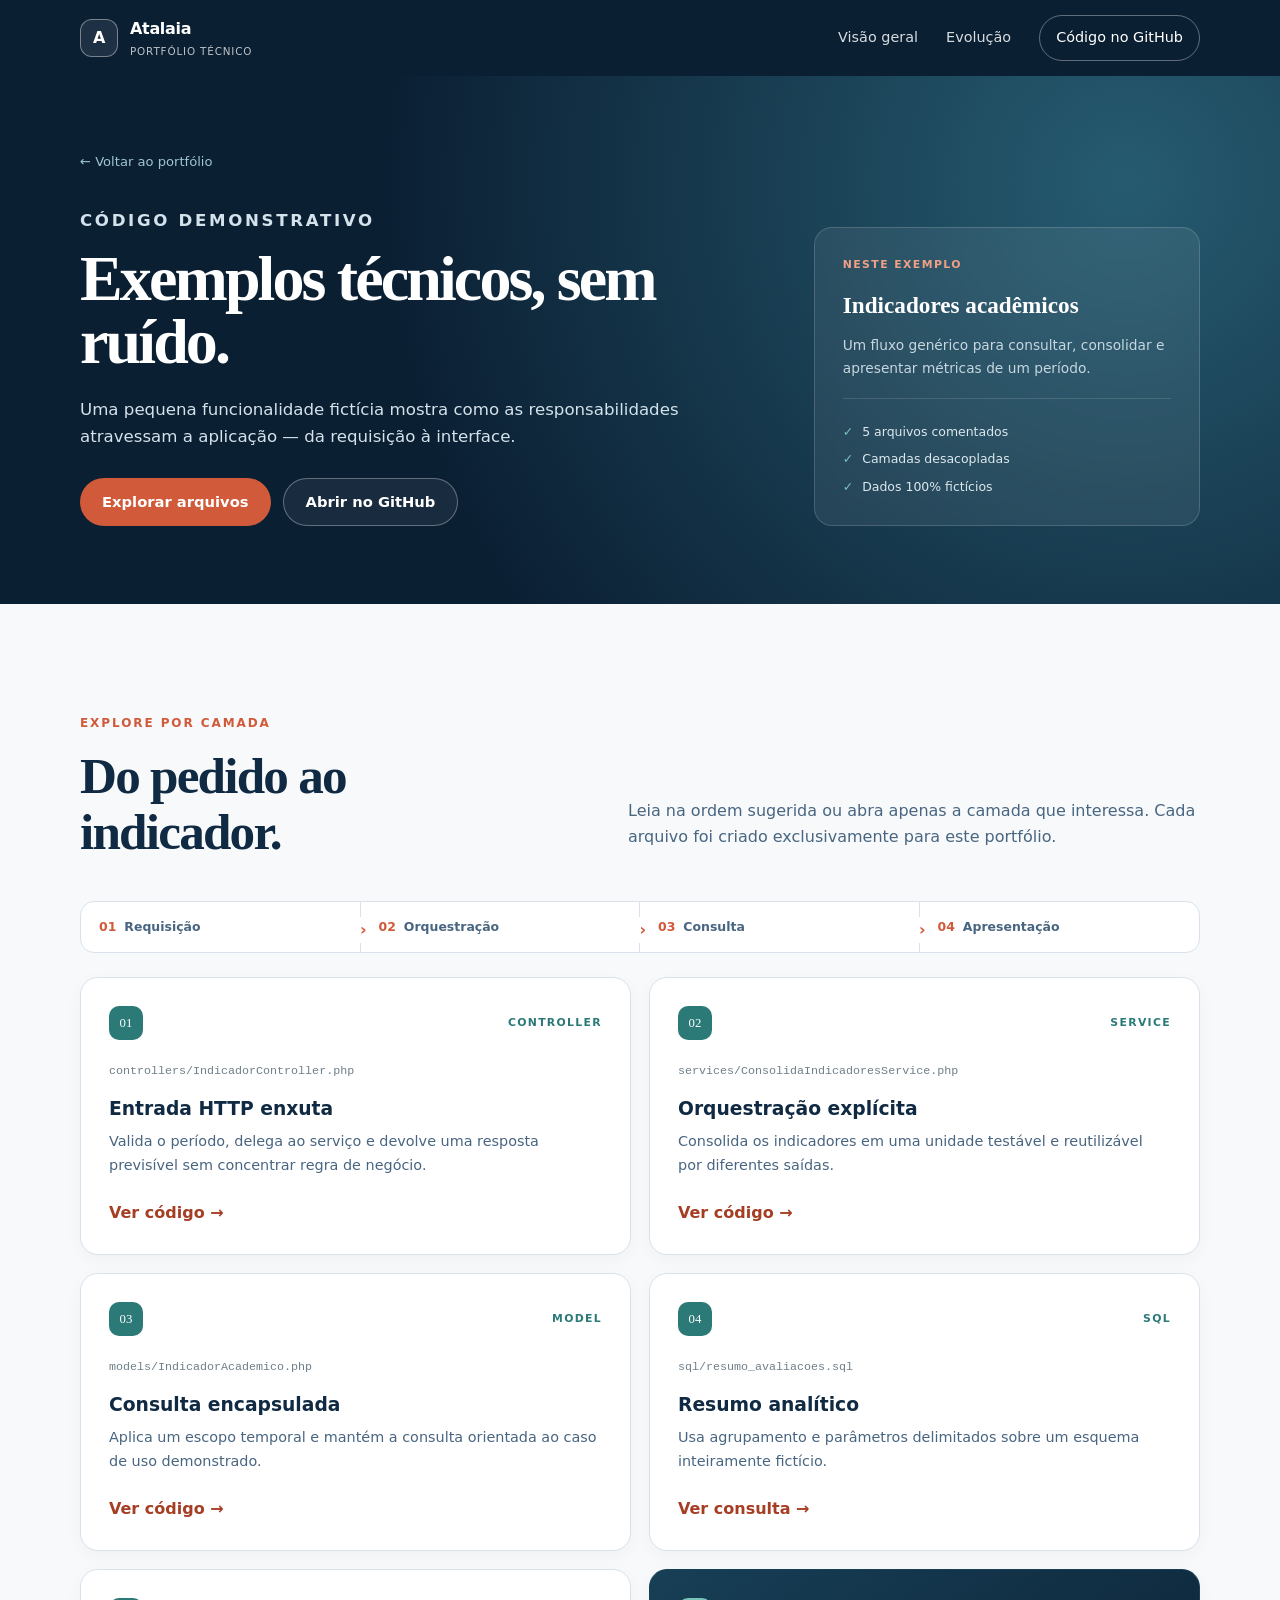
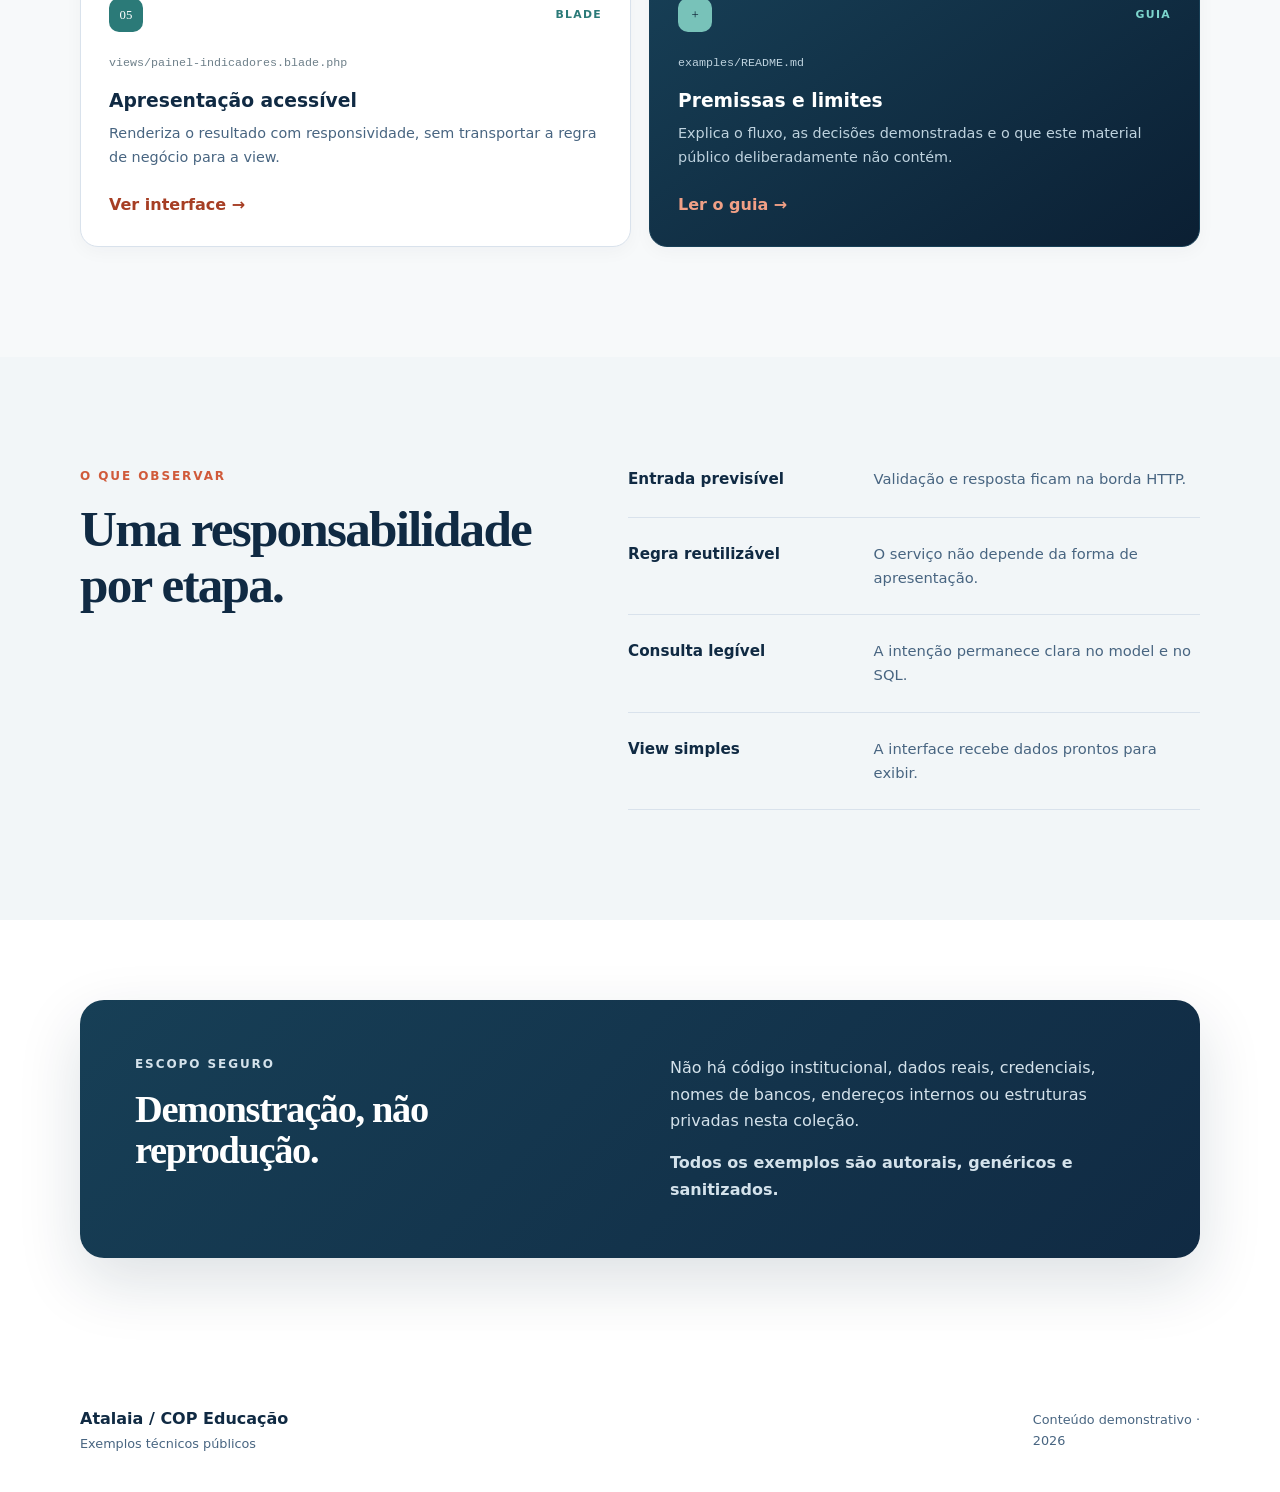
==== docs/examples/index.html @ ad92796f "fix(pages): ship fingerprinted examples styles" ====
<!doctype html>
<html lang="pt-BR">
<head>
    <meta charset="utf-8">
    <meta name="viewport" content="width=device-width, initial-scale=1">
    <meta name="description" content="Exemplos autorais e sanitizados do portfólio técnico Atalaia / COP Educação.">
    <meta name="theme-color" content="#102a43">
    <title>Exemplos técnicos — Atalaia / COP Educação</title>
    <link rel="icon" href="../assets/favicon.svg" type="image/svg+xml">
    <link rel="stylesheet" href="../assets/styles.css?v=2">
    <link rel="stylesheet" href="../assets/examples-1d3a47a.css">
    <script src="../assets/main.js" defer></script>
</head>
<body>
    <a class="skip-link" href="#conteudo">Ir para o conteúdo</a>
    <header class="site-header subpage-header examples-header">
        <div class="container nav-wrap">
            <a class="brand" href="../" aria-label="Voltar ao início do portfólio"><span class="brand-mark" aria-hidden="true">A</span><span>Atalaia <small>portfólio técnico</small></span></a>
            <nav class="examples-nav" aria-label="Navegação da página"><a href="../">Visão geral</a><a href="../#evolucao">Evolução</a><a class="nav-cta" href="https://github.com/3xpedition/atalaia-portfolio/tree/main/examples">Código no GitHub</a></nav>
        </div>
    </header>

    <main id="conteudo">
        <section class="subpage-hero examples-hero">
            <div class="container examples-hero-grid">
                <div class="reveal">
                    <a class="breadcrumb" href="../">← Voltar ao portfólio</a>
                    <p class="eyebrow">Código demonstrativo</p>
                    <h1>Exemplos técnicos, sem ruído.</h1>
                    <p>Uma pequena funcionalidade fictícia mostra como as responsabilidades atravessam a aplicação — da requisição à interface.</p>
                    <div class="hero-actions"><a class="button primary" href="#arquivos">Explorar arquivos</a><a class="button secondary" href="https://github.com/3xpedition/atalaia-portfolio/tree/main/examples">Abrir no GitHub</a></div>
                </div>
                <aside class="example-summary reveal" aria-label="Resumo do conteúdo">
                    <span class="summary-label">Neste exemplo</span>
                    <strong>Indicadores acadêmicos</strong>
                    <p>Um fluxo genérico para consultar, consolidar e apresentar métricas de um período.</p>
                    <ul><li>5 arquivos comentados</li><li>Camadas desacopladas</li><li>Dados 100% fictícios</li></ul>
                </aside>
            </div>
        </section>

        <section class="section examples-section" id="arquivos">
            <div class="container">
                <div class="examples-intro reveal"><div><p class="eyebrow">Explore por camada</p><h2>Do pedido ao indicador.</h2></div><p>Leia na ordem sugerida ou abra apenas a camada que interessa. Cada arquivo foi criado exclusivamente para este portfólio.</p></div>
                <ol class="code-flow reveal" aria-label="Fluxo da funcionalidade"><li><span>01</span>Requisição</li><li><span>02</span>Orquestração</li><li><span>03</span>Consulta</li><li><span>04</span>Apresentação</li></ol>
                <div class="examples-grid">
                    <article class="example-card reveal"><div class="example-card-top"><span class="example-index">01</span><span class="example-type">Controller</span></div><code>controllers/IndicadorController.php</code><h3>Entrada HTTP enxuta</h3><p>Valida o período, delega ao serviço e devolve uma resposta previsível sem concentrar regra de negócio.</p><a class="text-link" href="https://github.com/3xpedition/atalaia-portfolio/blob/main/examples/controllers/IndicadorController.php">Ver código <span aria-hidden="true">→</span></a></article>
                    <article class="example-card reveal"><div class="example-card-top"><span class="example-index">02</span><span class="example-type">Service</span></div><code>services/ConsolidaIndicadoresService.php</code><h3>Orquestração explícita</h3><p>Consolida os indicadores em uma unidade testável e reutilizável por diferentes saídas.</p><a class="text-link" href="https://github.com/3xpedition/atalaia-portfolio/blob/main/examples/services/ConsolidaIndicadoresService.php">Ver código <span aria-hidden="true">→</span></a></article>
                    <article class="example-card reveal"><div class="example-card-top"><span class="example-index">03</span><span class="example-type">Model</span></div><code>models/IndicadorAcademico.php</code><h3>Consulta encapsulada</h3><p>Aplica um escopo temporal e mantém a consulta orientada ao caso de uso demonstrado.</p><a class="text-link" href="https://github.com/3xpedition/atalaia-portfolio/blob/main/examples/models/IndicadorAcademico.php">Ver código <span aria-hidden="true">→</span></a></article>
                    <article class="example-card reveal"><div class="example-card-top"><span class="example-index">04</span><span class="example-type">SQL</span></div><code>sql/resumo_avaliacoes.sql</code><h3>Resumo analítico</h3><p>Usa agrupamento e parâmetros delimitados sobre um esquema inteiramente fictício.</p><a class="text-link" href="https://github.com/3xpedition/atalaia-portfolio/blob/main/examples/sql/resumo_avaliacoes.sql">Ver consulta <span aria-hidden="true">→</span></a></article>
                    <article class="example-card reveal"><div class="example-card-top"><span class="example-index">05</span><span class="example-type">Blade</span></div><code>views/painel-indicadores.blade.php</code><h3>Apresentação acessível</h3><p>Renderiza o resultado com responsividade, sem transportar a regra de negócio para a view.</p><a class="text-link" href="https://github.com/3xpedition/atalaia-portfolio/blob/main/examples/views/painel-indicadores.blade.php">Ver interface <span aria-hidden="true">→</span></a></article>
                    <article class="example-card example-card-guide reveal"><div class="example-card-top"><span class="example-index">+</span><span class="example-type">Guia</span></div><code>examples/README.md</code><h3>Premissas e limites</h3><p>Explica o fluxo, as decisões demonstradas e o que este material público deliberadamente não contém.</p><a class="text-link" href="https://github.com/3xpedition/atalaia-portfolio/blob/main/examples/README.md">Ler o guia <span aria-hidden="true">→</span></a></article>
                </div>
            </div>
        </section>

        <section class="section section-tint">
                <div class="container split"><div class="section-heading reveal"><p class="eyebrow">O que observar</p><h2>Uma responsabilidade por etapa.</h2></div><ul class="responsibility-list reveal"><li><strong>Entrada previsível</strong><span>Validação e resposta ficam na borda HTTP.</span></li><li><strong>Regra reutilizável</strong><span>O serviço não depende da forma de apresentação.</span></li><li><strong>Consulta legível</strong><span>A intenção permanece clara no model e no SQL.</span></li><li><strong>View simples</strong><span>A interface recebe dados prontos para exibir.</span></li></ul></div>
        </section>

        <section class="section disclosure">
            <div class="container disclosure-card reveal"><div><p class="eyebrow">Escopo seguro</p><h2>Demonstração, não reprodução.</h2></div><div><p>Não há código institucional, dados reais, credenciais, nomes de bancos, endereços internos ou estruturas privadas nesta coleção.</p><p><strong>Todos os exemplos são autorais, genéricos e sanitizados.</strong></p></div></div>
        </section>
    </main>

    <footer class="site-footer"><div class="container footer-wrap"><div><strong>Atalaia / COP Educação</strong><span>Exemplos técnicos públicos</span></div><p>Conteúdo demonstrativo · <span id="ano">2026</span></p></div></footer>
</body>
</html>
---- docs/assets/styles.css ----
:root {
    --ink: #102a43;
    --ink-soft: #486581;
    --paper: #ffffff;
    --mist: #f2f6f8;
    --line: #d9e2ec;
    --accent: #d05a3a;
    --accent-dark: #a63e24;
    --teal: #2b7a78;
    --night: #0b1f33;
    --radius: 18px;
    --shadow: 0 24px 64px rgba(16, 42, 67, .14);
}

* { box-sizing: border-box; }
html { scroll-behavior: smooth; }
body {
    margin: 0;
    color: var(--ink);
    background: var(--paper);
    font-family: Inter, ui-sans-serif, system-ui, -apple-system, BlinkMacSystemFont, "Segoe UI", sans-serif;
    line-height: 1.65;
    -webkit-font-smoothing: antialiased;
}
a { color: inherit; }
.container { width: min(1120px, calc(100% - 40px)); margin-inline: auto; }
.sr-only { position: absolute; width: 1px; height: 1px; padding: 0; margin: -1px; overflow: hidden; clip: rect(0, 0, 0, 0); white-space: nowrap; border: 0; }
.skip-link { position: fixed; z-index: 100; top: 12px; left: 12px; padding: 10px 14px; background: var(--paper); transform: translateY(-150%); }
.skip-link:focus { transform: translateY(0); }

.site-header { position: absolute; z-index: 20; width: 100%; color: var(--paper); }
.nav-wrap { min-height: 88px; display: flex; align-items: center; justify-content: space-between; gap: 24px; }
.brand { display: inline-flex; align-items: center; gap: 12px; text-decoration: none; font-weight: 800; letter-spacing: -.02em; }
.brand-mark { display: grid; place-items: center; width: 38px; height: 38px; border: 1px solid rgba(255,255,255,.4); border-radius: 12px; color: var(--paper); background: rgba(255,255,255,.08); }
.brand small { display: block; font-size: .65rem; font-weight: 500; letter-spacing: .08em; opacity: .72; text-transform: uppercase; }
.main-nav { display: flex; align-items: center; gap: 28px; font-size: .9rem; }
.main-nav a { text-decoration: none; opacity: .84; }
.main-nav a:hover, .main-nav a:focus-visible { opacity: 1; }
.main-nav .nav-cta { padding: 10px 16px; border: 1px solid rgba(255,255,255,.35); border-radius: 999px; opacity: 1; }
.menu-toggle { display: none; width: 44px; height: 42px; padding: 10px; border: 1px solid rgba(255,255,255,.3); border-radius: 10px; background: transparent; }
.menu-toggle span:not(.sr-only) { display: block; height: 2px; margin: 4px 0; background: white; }

.hero { position: relative; min-height: 760px; overflow: hidden; color: var(--paper); background: radial-gradient(circle at 82% 30%, #265b70 0, #173f56 27%, var(--night) 68%); }
.hero::before { content: ""; position: absolute; inset: 0; opacity: .16; background-image: linear-gradient(rgba(255,255,255,.08) 1px, transparent 1px), linear-gradient(90deg, rgba(255,255,255,.08) 1px, transparent 1px); background-size: 52px 52px; mask-image: linear-gradient(to bottom, black, transparent 86%); }
.hero-grid { position: relative; display: grid; grid-template-columns: 1.1fr .9fr; align-items: center; gap: 70px; min-height: 760px; padding-top: 90px; }
.eyebrow { margin: 0 0 14px; color: var(--accent); font-size: .75rem; font-weight: 800; letter-spacing: .16em; text-transform: uppercase; }
.hero .eyebrow, .dark .eyebrow { color: #f1a086; }
h1, h2, h3, p { margin-top: 0; }
h1 { max-width: 720px; margin-bottom: 24px; font-family: Georgia, "Times New Roman", serif; font-size: clamp(3rem, 6vw, 5.6rem); line-height: .98; letter-spacing: -.045em; }
h2 { margin-bottom: 20px; font-family: Georgia, "Times New Roman", serif; font-size: clamp(2.1rem, 4vw, 3.5rem); line-height: 1.08; letter-spacing: -.035em; }
h3 { line-height: 1.25; }
.hero-lead { max-width: 650px; margin-bottom: 30px; color: #d9e7ef; font-size: 1.12rem; }
.hero-actions { display: flex; flex-wrap: wrap; gap: 12px; }
.button { display: inline-flex; align-items: center; justify-content: center; min-height: 48px; padding: 0 22px; border-radius: 999px; text-decoration: none; font-size: .92rem; font-weight: 750; }
.button.primary { color: white; background: var(--accent); }
.button.primary:hover { background: var(--accent-dark); }
.button.secondary { color: white; border: 1px solid rgba(255,255,255,.32); background: rgba(255,255,255,.06); }
.hero-notes { display: flex; flex-wrap: wrap; gap: 18px; margin: 28px 0 0; padding: 0; color: #afc5d3; font-size: .78rem; list-style: none; }
.hero-notes li::before { content: "✓"; margin-right: 7px; color: #78c2b9; }

.hero-visual { position: relative; }
.window-card { position: relative; z-index: 2; overflow: hidden; border: 1px solid rgba(255,255,255,.2); border-radius: 22px; background: rgba(255,255,255,.96); box-shadow: 0 36px 90px rgba(0,0,0,.28); transform: rotate(2deg); }
.window-top { display: flex; align-items: center; gap: 7px; height: 48px; padding: 0 17px; color: #7b8b96; border-bottom: 1px solid #e5ebef; font-size: .72rem; }
.window-top i { width: 9px; height: 9px; border-radius: 50%; background: #c8d4dc; }
.window-top i:first-child { background: var(--accent); }
.window-top span { margin-left: auto; }
.window-body { padding: 22px; color: var(--ink); background: linear-gradient(135deg, #f9fbfc, #edf3f6); }
.metric { padding: 20px; border: 1px solid #dfe8ed; border-radius: 14px; background: white; }
.metric small, .metric span { display: block; color: #718593; font-size: .72rem; }
.metric strong { display: block; margin: 3px 0; font-size: 1.08rem; }
.metric.featured { min-height: 150px; display: flex; flex-direction: column; justify-content: flex-end; margin-bottom: 13px; color: white; border: 0; background: linear-gradient(135deg, #2b7a78, #163e51); }
.metric.featured small, .metric.featured span { color: #c8e4e1; }
.metric.featured strong { font-family: Georgia, serif; font-size: 1.7rem; }
.mini-grid { display: grid; grid-template-columns: 1fr 1fr; gap: 13px; }
.orbit { position: absolute; z-index: 1; border: 1px solid rgba(255,255,255,.16); border-radius: 50%; }
.orbit-one { width: 420px; height: 420px; top: -80px; right: -100px; }
.orbit-two { width: 230px; height: 230px; bottom: -70px; left: -80px; }

.section { padding: 110px 0; }
.section-tint { background: var(--mist); }
.split { display: grid; grid-template-columns: .9fr 1.1fr; gap: 80px; }
.wide-gap { gap: 120px; }
.section-heading { max-width: 650px; }
.section-heading.centered { margin: 0 auto 52px; text-align: center; }
.section-heading > p:not(.eyebrow), .prose { color: var(--ink-soft); }
.prose { font-size: 1.08rem; }
.prose p:last-child { margin-bottom: 0; }

.card-grid { display: grid; grid-template-columns: repeat(3, 1fr); gap: 18px; }
.module-card { min-height: 235px; padding: 28px; border: 1px solid var(--line); border-radius: var(--radius); background: var(--paper); transition: transform .2s ease, box-shadow .2s ease; }
.module-card:hover { transform: translateY(-4px); box-shadow: var(--shadow); }
.module-card h3 { margin: 30px 0 12px; font-size: 1.12rem; }
.module-card p { color: var(--ink-soft); font-size: .92rem; }
.card-number { color: var(--accent); font-family: Georgia, serif; font-size: 1.3rem; }
.card-kicker { display: block; margin: -22px 0 0 38px; color: var(--teal); font-size: .66rem; font-weight: 800; letter-spacing: .12em; text-transform: uppercase; }
.module-card-mobile { color: white; border-color: #153e52; background: linear-gradient(145deg, #173f56, #0b1f33); }
.module-card-mobile .card-number { color: #f1a086; }
.module-card-mobile .card-kicker { color: #7cd5cd; }
.module-card-mobile p { color: #bed2de; }

.mobile-story { position: relative; overflow: hidden; background: linear-gradient(145deg, #fbfcfd 0%, #edf5f5 100%); }
.mobile-story::before { content: ""; position: absolute; width: 430px; height: 430px; top: -210px; right: -160px; border: 1px solid rgba(43,122,120,.16); border-radius: 50%; box-shadow: 0 0 0 70px rgba(43,122,120,.035), 0 0 0 140px rgba(43,122,120,.025); }
.mobile-grid { position: relative; display: grid; grid-template-columns: .82fr 1.18fr; align-items: center; gap: 110px; }
.phone-stage { position: relative; display: grid; place-items: center; min-height: 600px; }
.phone-shell { position: relative; width: 300px; padding: 12px; border: 1px solid #2f4656; border-radius: 40px; background: #071725; box-shadow: 0 38px 80px rgba(16,42,67,.27); transform: rotate(-3deg); }
.phone-shell::after { content: ""; position: absolute; inset: 5px; pointer-events: none; border: 1px solid rgba(255,255,255,.14); border-radius: 35px; }
.phone-speaker { position: absolute; z-index: 2; top: 20px; left: 50%; width: 68px; height: 5px; border-radius: 999px; background: #263b49; transform: translateX(-50%); }
.phone-screen { min-height: 550px; padding: 42px 18px 20px; overflow: hidden; border-radius: 30px; background: #f4f8f9; }
.phone-status { display: flex; justify-content: space-between; color: #496472; font-size: .65rem; font-weight: 750; }
.phone-status i { color: var(--accent-dark); font-style: normal; }
.phone-hero { display: flex; min-height: 170px; flex-direction: column; justify-content: flex-end; margin: 18px 0; padding: 20px; color: white; border-radius: 20px; background: linear-gradient(145deg, #2b7a78, #173f56); }
.phone-hero small, .phone-hero span { color: #cbe4e2; font-size: .66rem; }
.phone-hero strong { margin: 5px 0; font-family: Georgia, serif; font-size: 1.45rem; }
.phone-row { display: flex; align-items: center; gap: 12px; margin-top: 10px; padding: 14px; border: 1px solid #d8e4e8; border-radius: 14px; background: white; }
.phone-row strong, .phone-row small { display: block; }
.phone-row strong { font-size: .78rem; }
.phone-row small { color: #708693; font-size: .62rem; }
.phone-icon { display: grid; place-items: center; width: 32px; height: 32px; color: white; border-radius: 10px; background: var(--teal); }
.phone-button { margin-top: 18px; padding: 13px; color: white; border-radius: 14px; background: var(--accent); font-size: .76rem; font-weight: 800; text-align: center; }
.security-chip { position: absolute; z-index: 3; padding: 9px 13px; color: var(--ink); border: 1px solid #d3e1e5; border-radius: 999px; background: rgba(255,255,255,.94); box-shadow: 0 12px 32px rgba(16,42,67,.13); font-size: .72rem; font-weight: 800; }
.chip-one { top: 90px; right: -10px; }
.chip-two { bottom: 130px; left: -6px; }
.chip-three { right: -25px; bottom: 55px; }
.mobile-copy { max-width: 650px; }
.mobile-lead { color: var(--ink-soft); font-size: 1.08rem; }
.mobile-feature-grid { display: grid; grid-template-columns: 1fr 1fr; gap: 12px; margin: 30px 0; }
.mobile-feature-grid div { padding: 17px; border-left: 2px solid var(--teal); background: rgba(255,255,255,.76); }
.mobile-feature-grid strong, .mobile-feature-grid span { display: block; }
.mobile-feature-grid strong { font-size: .86rem; }
.mobile-feature-grid span { margin-top: 3px; color: var(--ink-soft); font-size: .78rem; }
.mobile-note { display: flex; gap: 12px; align-items: flex-start; margin-bottom: 0; padding-top: 20px; color: var(--ink-soft); border-top: 1px solid var(--line); font-size: .86rem; }
.mobile-note > span { color: var(--accent); font-size: 1.3rem; line-height: 1; }

.dark { color: white; background: var(--night); }
.architecture-flow { display: grid; grid-template-columns: repeat(5, 1fr); gap: 0; margin: 50px 0 44px; padding: 0; list-style: none; }
.architecture-flow li { position: relative; display: flex; gap: 14px; padding: 24px 20px; border-top: 1px solid #456077; }
.architecture-flow li::after { content: "→"; position: absolute; top: -17px; right: -8px; display: grid; place-items: center; width: 32px; height: 32px; color: #8fb1c4; border-radius: 50%; background: var(--night); }
.architecture-flow li:last-child::after { display: none; }
.architecture-flow li > span { color: #f1a086; font-size: .74rem; }
.architecture-flow strong, .architecture-flow small { display: block; }
.architecture-flow small { margin-top: 5px; color: #9eb4c4; }
.tech-list { display: flex; flex-wrap: wrap; gap: 10px; }
.tech-list span { padding: 8px 14px; color: #c6d5df; border: 1px solid #365167; border-radius: 999px; font-size: .82rem; }

.evolution { background: #fff; }
.timeline { position: relative; display: grid; grid-template-columns: repeat(3, 1fr); gap: 0; margin: 54px 0 0; padding: 0; list-style: none; }
.timeline::before { content: ""; position: absolute; top: 17px; left: 3%; right: 3%; height: 1px; background: var(--line); }
.timeline li { position: relative; padding: 0 30px 38px 0; }
.timeline li::before { content: ""; position: absolute; top: 10px; left: 0; width: 15px; height: 15px; border: 5px solid #fff; border-radius: 50%; background: var(--accent); box-shadow: 0 0 0 1px var(--accent); }
.timeline li > span { display: block; margin: 0 0 32px 30px; color: var(--teal); font-family: Georgia, serif; font-size: 1.05rem; font-weight: 700; }
.timeline strong { display: block; margin-bottom: 8px; }
.timeline p { margin: 0; color: var(--ink-soft); font-size: .88rem; }

.subpage-header { position: static; color: white; background: var(--night); }
.examples-header .nav-wrap { min-height: 76px; }
.examples-nav { display: flex; align-items: center; gap: 28px; font-size: .9rem; }
.examples-nav a { text-decoration: none; opacity: .84; }
.examples-nav a:hover, .examples-nav a:focus-visible { opacity: 1; }
.examples-nav .nav-cta { padding: 10px 16px; border: 1px solid rgba(255,255,255,.35); border-radius: 999px; opacity: 1; }
.subpage-hero { color: white; background: radial-gradient(circle at 88% 20%, #265b70, var(--night) 62%); }
.examples-hero { padding: 72px 0 78px; }
.examples-hero-grid { display: grid; grid-template-columns: 1.25fr .75fr; align-items: end; gap: 90px; }
.examples-hero h1 { max-width: 670px; margin-bottom: 22px; font-size: clamp(3rem, 5vw, 4.7rem); }
.examples-hero p { max-width: 660px; color: #d4e2eb; font-size: 1.04rem; }
.examples-hero .hero-actions { margin-top: 28px; }
.breadcrumb { display: inline-flex; margin-bottom: 34px; color: #9fc6cf; font-size: .82rem; text-decoration: none; }
.example-summary { padding: 28px; border: 1px solid rgba(255,255,255,.16); border-radius: 18px; background: rgba(255,255,255,.07); backdrop-filter: blur(10px); }
.example-summary .summary-label { display: block; margin-bottom: 12px; color: #f1a086; font-size: .68rem; font-weight: 800; letter-spacing: .13em; text-transform: uppercase; }
.example-summary strong { display: block; font-family: Georgia, serif; font-size: 1.45rem; }
.example-summary p { margin: 10px 0 18px; color: #c6d7e0; font-size: .86rem; }
.example-summary ul { margin: 0; padding: 16px 0 0; border-top: 1px solid rgba(255,255,255,.13); list-style: none; }
.example-summary li { margin-top: 7px; color: #dce8ee; font-size: .78rem; }
.example-summary li::before { content: "✓"; margin-right: 9px; color: #78c2b9; }
.examples-section { background: #f7f9fa; }
.examples-intro { display: grid; grid-template-columns: .9fr 1.1fr; align-items: end; gap: 80px; margin-bottom: 42px; }
.examples-intro h2 { margin-bottom: 0; }
.examples-intro > p { margin-bottom: 8px; color: var(--ink-soft); }
.code-flow { display: grid; grid-template-columns: repeat(4, 1fr); margin: 0 0 24px; padding: 0; overflow: hidden; border: 1px solid var(--line); border-radius: 14px; background: white; list-style: none; }
.code-flow li { position: relative; padding: 15px 18px; color: var(--ink-soft); font-size: .78rem; font-weight: 700; }
.code-flow li:not(:last-child) { border-right: 1px solid var(--line); }
.code-flow li:not(:last-child)::after { content: "›"; position: absolute; right: -7px; z-index: 1; color: var(--accent); background: white; font-size: 1rem; }
.code-flow span { margin-right: 8px; color: var(--accent); }
.examples-grid { display: grid; grid-template-columns: repeat(2, minmax(0, 1fr)); gap: 18px; }
.example-card { display: flex; min-height: 278px; flex-direction: column; padding: 28px; border: 1px solid var(--line); border-radius: var(--radius); background: white; box-shadow: 0 5px 18px rgba(16,42,67,.035); transition: transform .2s ease, box-shadow .2s ease; }
.example-card:hover { transform: translateY(-3px); box-shadow: 0 16px 36px rgba(16,42,67,.09); }
.example-card-top { display: flex; align-items: center; justify-content: space-between; }
.example-index { display: grid; place-items: center; width: 34px; height: 34px; color: white; border-radius: 10px; background: var(--teal); font-family: Georgia, serif; font-size: .8rem; }
.example-card .example-type { color: var(--teal); font-size: .68rem; font-weight: 800; letter-spacing: .12em; text-transform: uppercase; }
.example-card code { display: block; margin: 22px 0 15px; overflow-wrap: anywhere; color: #6d7f89; font-size: .73rem; }
.example-card h3 { margin: 0 0 10px; font-size: 1.17rem; }
.example-card p { color: var(--ink-soft); font-size: .9rem; }
.example-card .text-link { margin-top: auto; }
.example-card-guide { color: white; border-color: #173f56; background: linear-gradient(145deg, #173f56, #0b1f33); }
.example-card-guide .example-index { color: var(--night); background: #78c2b9; }
.example-card-guide .example-type { color: #7cd5cd; }
.example-card-guide code, .example-card-guide p { color: #bed2de; }
.example-card-guide .text-link { color: #f1a086; }

.text-link { color: var(--accent-dark); font-weight: 750; text-decoration: none; }
.text-link span { display: inline-block; transition: transform .2s; }
.text-link:hover span { transform: translateX(4px); }
.responsibility-list { margin: 0; padding: 0; list-style: none; }
.responsibility-list li { display: grid; grid-template-columns: .8fr 1.2fr; gap: 28px; padding: 24px 0; border-bottom: 1px solid var(--line); }
.responsibility-list li:first-child { padding-top: 0; }
.responsibility-list strong { font-size: .95rem; }
.responsibility-list span { color: var(--ink-soft); font-size: .92rem; }
.highlights { display: grid; grid-template-columns: repeat(4, 1fr); gap: 18px; }
.highlight { padding: 26px; border-left: 2px solid var(--accent); background: white; }
.highlight > span { color: var(--teal); font-size: 1.4rem; }
.highlight h3 { margin: 22px 0 8px; }
.highlight p { margin-bottom: 0; color: var(--ink-soft); font-size: .9rem; }

.disclosure { padding-top: 80px; }
.disclosure-card { display: grid; grid-template-columns: 1fr 1fr; gap: 60px; padding: 55px; color: white; border-radius: 24px; background: linear-gradient(135deg, #173f56, #102a43); box-shadow: var(--shadow); }
.disclosure-card h2 { margin: 0; font-size: clamp(2rem, 3vw, 2.8rem); }
.disclosure-card p { color: #d4e2eb; }
.disclosure-card p:last-child { margin-bottom: 0; }
.site-footer { padding: 38px 0; color: var(--ink-soft); }
.footer-wrap { display: flex; justify-content: space-between; gap: 24px; align-items: center; }
.footer-wrap strong, .footer-wrap span { display: block; }
.footer-wrap strong { color: var(--ink); }
.footer-wrap span, .footer-wrap p { margin: 0; font-size: .8rem; }

.reveal { opacity: 0; transform: translateY(18px); transition: opacity .6s ease, transform .6s ease; }
.reveal.is-visible { opacity: 1; transform: translateY(0); }
@media (prefers-reduced-motion: reduce) { html { scroll-behavior: auto; } .reveal { opacity: 1; transform: none; transition: none; } }

@media (max-width: 900px) {
    .hero-grid, .split, .disclosure-card, .mobile-grid, .examples-hero-grid, .examples-intro { grid-template-columns: 1fr; }
    .hero-grid { padding-block: 150px 90px; }
    .hero-visual { max-width: 560px; }
    .split, .wide-gap, .examples-hero-grid, .examples-intro { gap: 36px; }
    .card-grid { grid-template-columns: repeat(2, 1fr); }
    .architecture-flow, .highlights, .timeline { grid-template-columns: repeat(2, 1fr); }
    .architecture-flow li:nth-child(2)::after { display: none; }
    .mobile-grid { gap: 45px; }
    .phone-stage { min-height: 590px; }
}

@media (max-width: 700px) {
    .container { width: min(100% - 28px, 1120px); }
    .menu-toggle { display: block; }
    .main-nav { position: absolute; top: 76px; left: 14px; right: 14px; display: none; align-items: stretch; flex-direction: column; gap: 0; padding: 12px; color: var(--ink); border-radius: 14px; background: white; box-shadow: var(--shadow); }
    .main-nav.is-open { display: flex; }
    .main-nav a { padding: 11px 12px; }
    .main-nav .nav-cta { border-color: var(--line); border-radius: 8px; }
    .examples-header .brand small { display: none; }
    .examples-nav { gap: 12px; font-size: .78rem; }
    .examples-nav a:not(.nav-cta) { display: none; }
    .examples-nav .nav-cta { padding: 9px 12px; white-space: nowrap; }
    .hero { min-height: auto; }
    .hero-grid { gap: 55px; min-height: auto; }
    h1 { font-size: clamp(2.8rem, 14vw, 4.2rem); }
    .section { padding: 78px 0; }
    .card-grid, .architecture-flow, .highlights, .timeline, .examples-grid, .code-flow { grid-template-columns: 1fr; }
    .examples-hero { padding: 54px 0 60px; }
    .examples-hero h1 { font-size: clamp(2.75rem, 13vw, 3.7rem); }
    .example-summary { padding: 23px; }
    .code-flow li:not(:last-child) { border-right: 0; border-bottom: 1px solid var(--line); }
    .code-flow li:not(:last-child)::after { display: none; }
    .timeline::before { display: none; }
    .timeline li { padding-right: 0; }
    .architecture-flow li::after { display: none; }
    .phone-stage { min-height: 540px; transform: scale(.9); margin-block: -30px; }
    .security-chip { font-size: .66rem; }
    .chip-one { right: 0; }
    .chip-two { left: 0; }
    .chip-three { right: -2px; }
    .mobile-feature-grid { grid-template-columns: 1fr; }
    .responsibility-list li { grid-template-columns: 1fr; gap: 5px; }
    .disclosure-card { padding: 34px 26px; gap: 28px; }
    .footer-wrap { align-items: flex-start; flex-direction: column; }
}
---- docs/assets/examples-1d3a47a.css ----
.examples-header .nav-wrap {
    min-height: 76px;
}

.examples-nav {
    display: flex;
    align-items: center;
    gap: 28px;
    font-size: .9rem;
}

.examples-nav a {
    text-decoration: none;
    opacity: .84;
}

.examples-nav a:hover,
.examples-nav a:focus-visible {
    opacity: 1;
}

.examples-nav .nav-cta {
    padding: 10px 16px;
    border: 1px solid rgba(255,255,255,.35);
    border-radius: 999px;
    opacity: 1;
}

.examples-hero {
    padding: 72px 0 78px;
}

.examples-hero-grid {
    display: grid;
    grid-template-columns: 1.25fr .75fr;
    align-items: end;
    gap: 90px;
}

.examples-hero h1 {
    max-width: 670px;
    margin-bottom: 22px;
    font-size: clamp(3rem, 5vw, 4.7rem);
}

.examples-hero p {
    max-width: 660px;
    color: #d4e2eb;
    font-size: 1.04rem;
}

.examples-hero .hero-actions {
    margin-top: 28px;
}

.example-summary {
    padding: 28px;
    border: 1px solid rgba(255,255,255,.16);
    border-radius: 18px;
    background: rgba(255,255,255,.07);
    backdrop-filter: blur(10px);
}

.example-summary .summary-label {
    display: block;
    margin-bottom: 12px;
    color: #f1a086;
    font-size: .68rem;
    font-weight: 800;
    letter-spacing: .13em;
    text-transform: uppercase;
}

.example-summary strong {
    display: block;
    font-family: Georgia, serif;
    font-size: 1.45rem;
}

.example-summary p {
    margin: 10px 0 18px;
    color: #c6d7e0;
    font-size: .86rem;
}

.example-summary ul {
    margin: 0;
    padding: 16px 0 0;
    border-top: 1px solid rgba(255,255,255,.13);
    list-style: none;
}

.example-summary li {
    margin-top: 7px;
    color: #dce8ee;
    font-size: .78rem;
}

.example-summary li::before {
    content: "✓";
    margin-right: 9px;
    color: #78c2b9;
}

.examples-section {
    background: #f7f9fa;
}

.examples-intro {
    display: grid;
    grid-template-columns: .9fr 1.1fr;
    align-items: end;
    gap: 80px;
    margin-bottom: 42px;
}

.examples-intro h2 {
    margin-bottom: 0;
}

.examples-intro > p {
    margin-bottom: 8px;
    color: var(--ink-soft);
}

.code-flow {
    display: grid;
    grid-template-columns: repeat(4, 1fr);
    margin: 0 0 24px;
    padding: 0;
    overflow: hidden;
    border: 1px solid var(--line);
    border-radius: 14px;
    background: white;
    list-style: none;
}

.code-flow li {
    position: relative;
    padding: 15px 18px;
    color: var(--ink-soft);
    font-size: .78rem;
    font-weight: 700;
}

.code-flow li:not(:last-child) {
    border-right: 1px solid var(--line);
}

.code-flow li:not(:last-child)::after {
    content: "›";
    position: absolute;
    right: -7px;
    z-index: 1;
    color: var(--accent);
    background: white;
    font-size: 1rem;
}

.code-flow span {
    margin-right: 8px;
    color: var(--accent);
}

.examples-grid {
    display: grid;
    grid-template-columns: repeat(2, minmax(0, 1fr));
    gap: 18px;
}

.example-card {
    display: flex;
    min-height: 278px;
    flex-direction: column;
    padding: 28px;
    border: 1px solid var(--line);
    border-radius: var(--radius);
    background: white;
    box-shadow: 0 5px 18px rgba(16,42,67,.035);
    transition: transform .2s ease, box-shadow .2s ease;
}

.example-card:hover {
    transform: translateY(-3px);
    box-shadow: 0 16px 36px rgba(16,42,67,.09);
}

.example-card-top {
    display: flex;
    align-items: center;
    justify-content: space-between;
}

.example-index {
    display: grid;
    place-items: center;
    width: 34px;
    height: 34px;
    color: white;
    border-radius: 10px;
    background: var(--teal);
    font-family: Georgia, serif;
    font-size: .8rem;
}

.example-card .example-type {
    color: var(--teal);
    font-size: .68rem;
    font-weight: 800;
    letter-spacing: .12em;
    text-transform: uppercase;
}

.example-card code {
    display: block;
    margin: 22px 0 15px;
    overflow-wrap: anywhere;
    color: #6d7f89;
    font-size: .73rem;
}

.example-card h3 {
    margin: 0 0 10px;
    font-size: 1.17rem;
}

.example-card p {
    color: var(--ink-soft);
    font-size: .9rem;
}

.example-card .text-link {
    margin-top: auto;
}

.example-card-guide {
    color: white;
    border-color: #173f56;
    background: linear-gradient(145deg, #173f56, #0b1f33);
}

.example-card-guide .example-index {
    color: var(--night);
    background: #78c2b9;
}

.example-card-guide .example-type {
    color: #7cd5cd;
}

.example-card-guide code,
.example-card-guide p {
    color: #bed2de;
}

.example-card-guide .text-link {
    color: #f1a086;
}

@media (max-width: 900px) {
    .examples-hero-grid,
    .examples-intro {
        grid-template-columns: 1fr;
        gap: 36px;
    }
}

@media (max-width: 700px) {
    .examples-header .brand small {
        display: none;
    }

    .examples-nav {
        gap: 12px;
        font-size: .78rem;
    }

    .examples-nav a:not(.nav-cta) {
        display: none;
    }

    .examples-nav .nav-cta {
        padding: 9px 12px;
        white-space: nowrap;
    }

    .examples-hero {
        padding: 54px 0 60px;
    }

    .examples-hero h1 {
        font-size: clamp(2.75rem, 13vw, 3.7rem);
    }

    .example-summary {
        padding: 23px;
    }

    .examples-grid,
    .code-flow {
        grid-template-columns: 1fr;
    }

    .code-flow li:not(:last-child) {
        border-right: 0;
        border-bottom: 1px solid var(--line);
    }

    .code-flow li:not(:last-child)::after {
        display: none;
    }
}
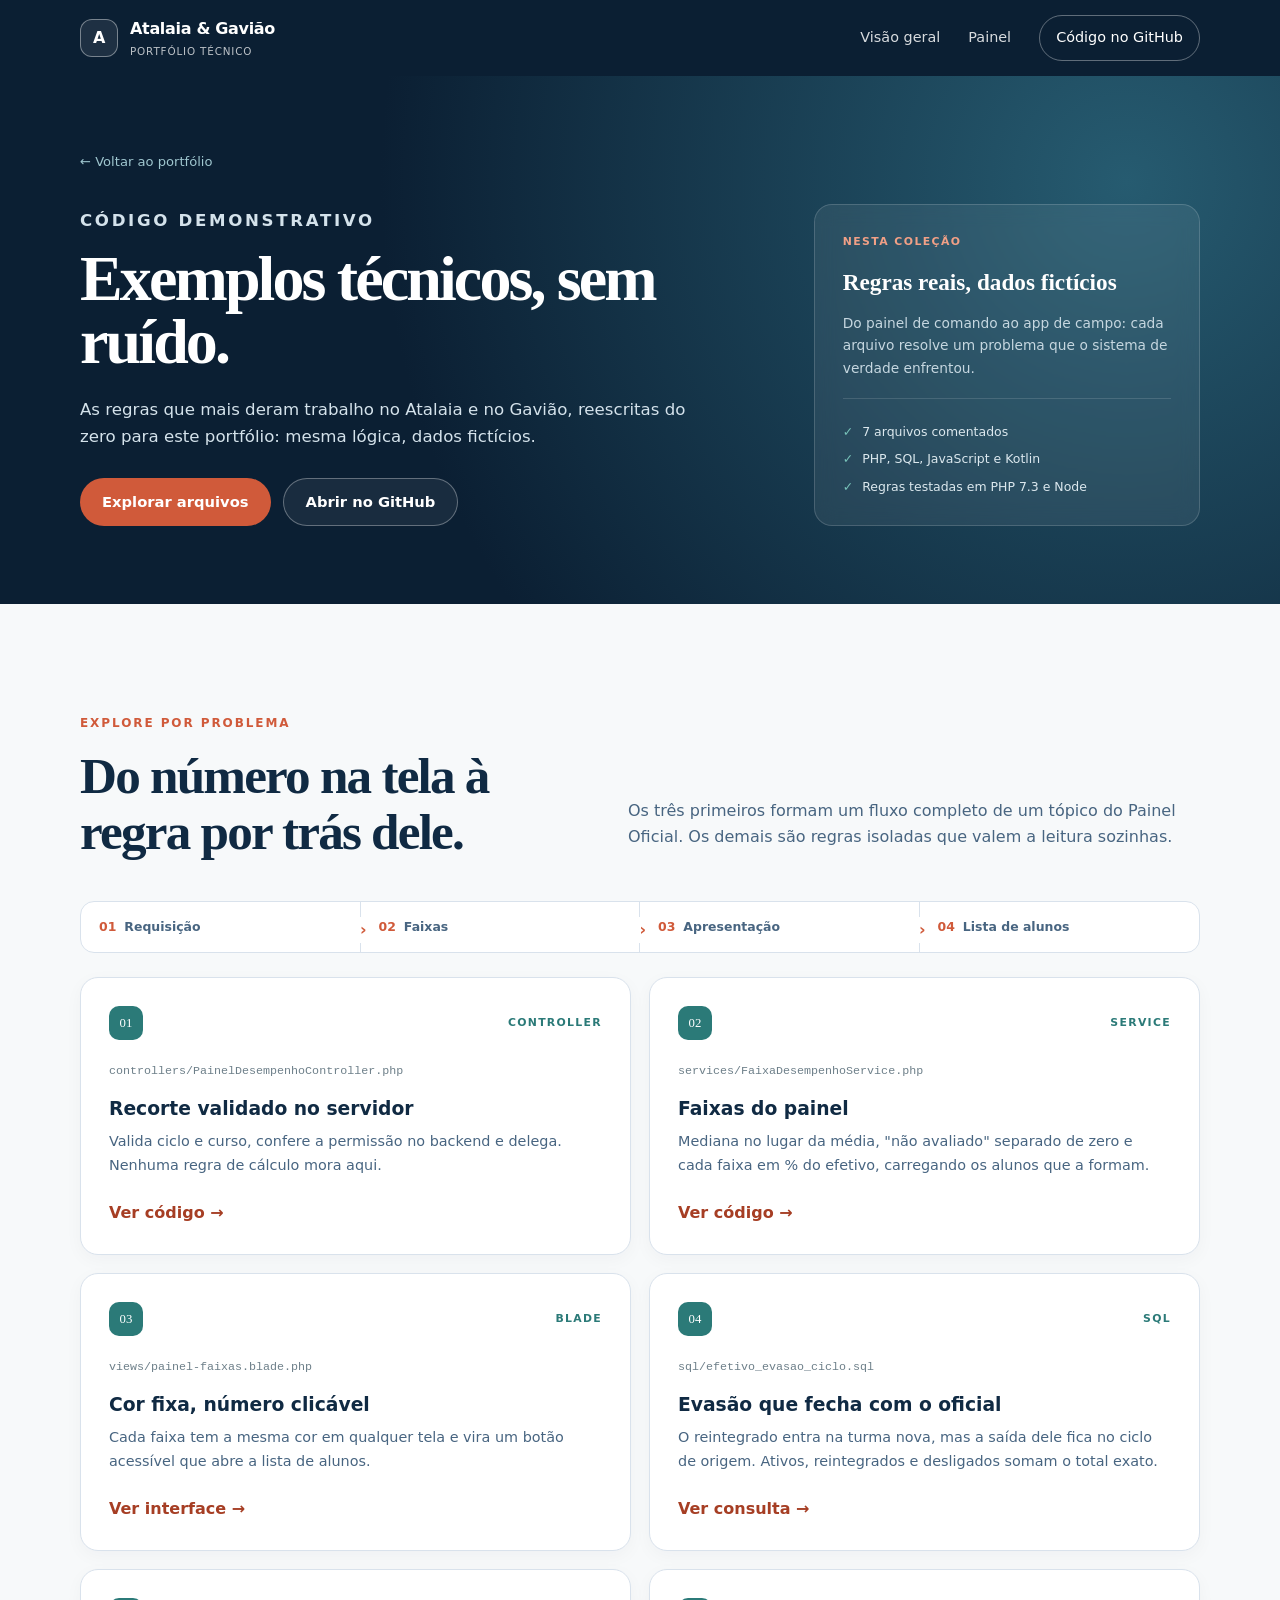
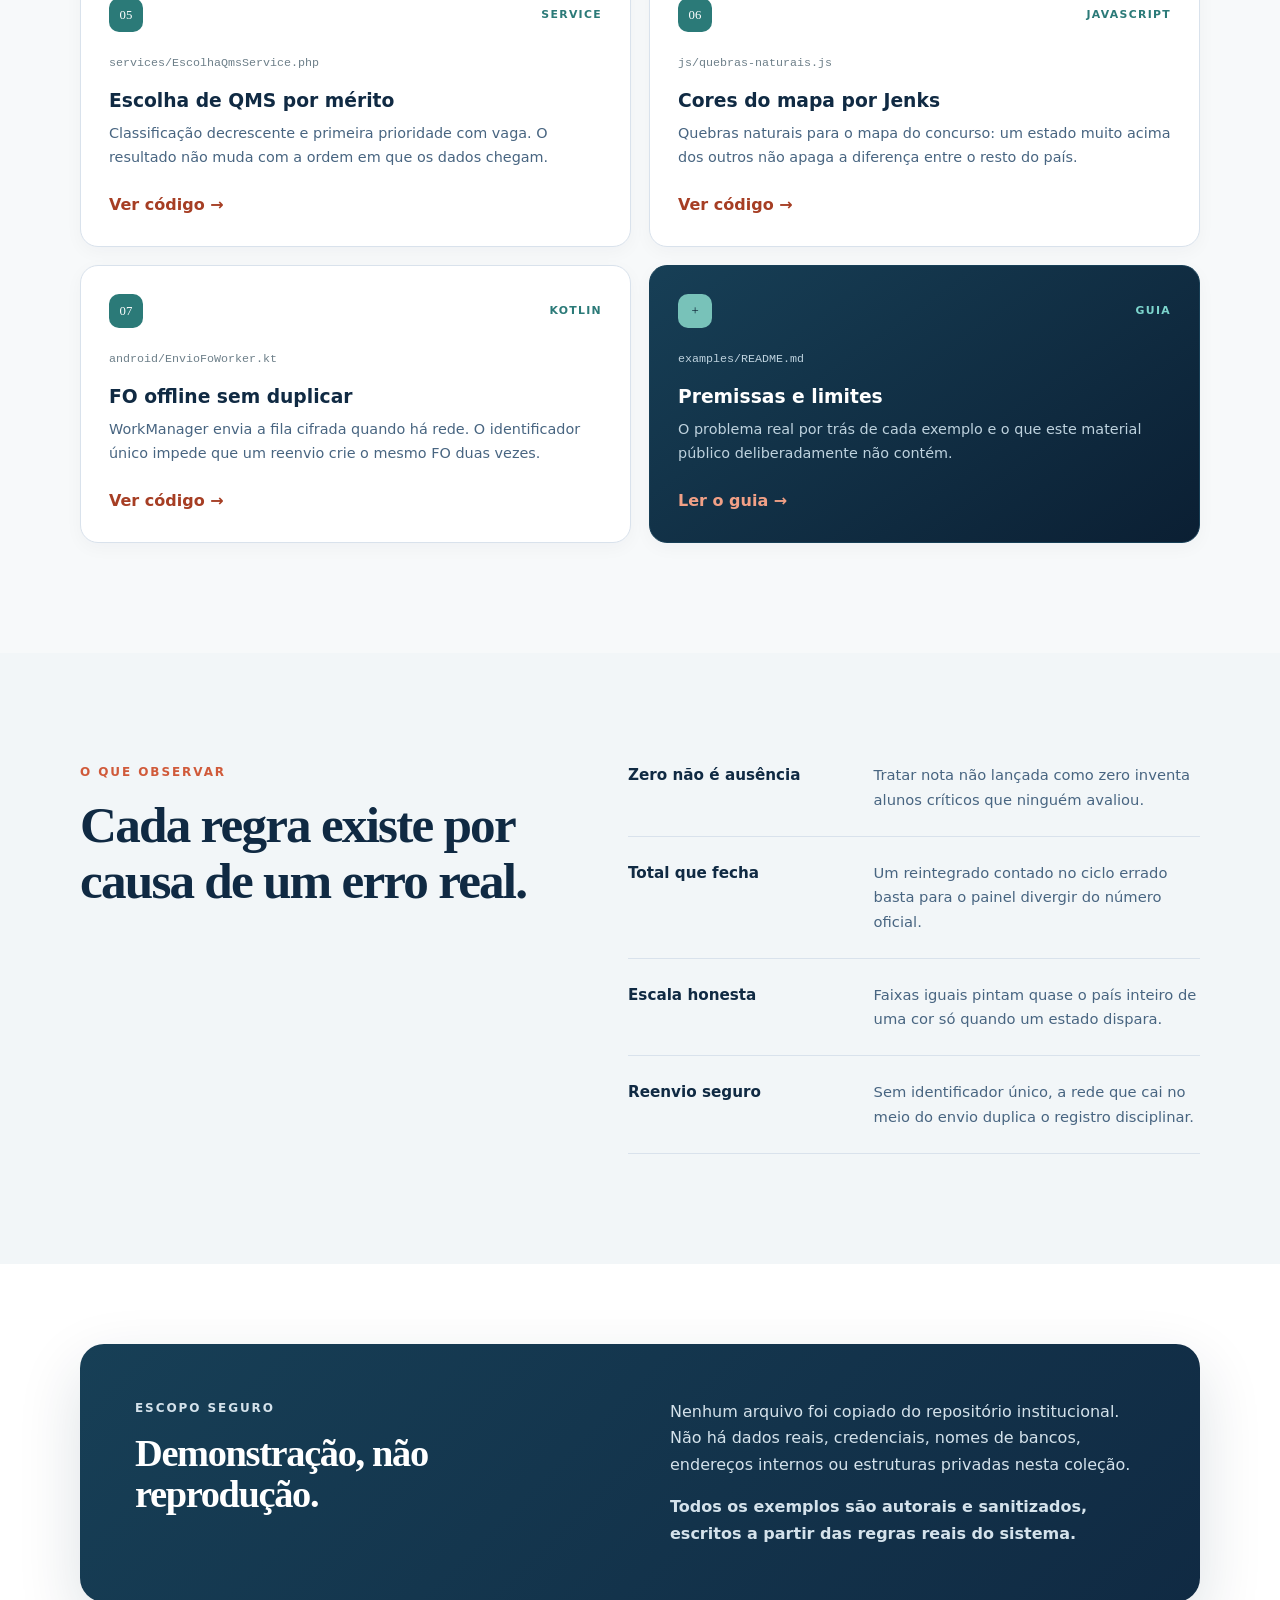
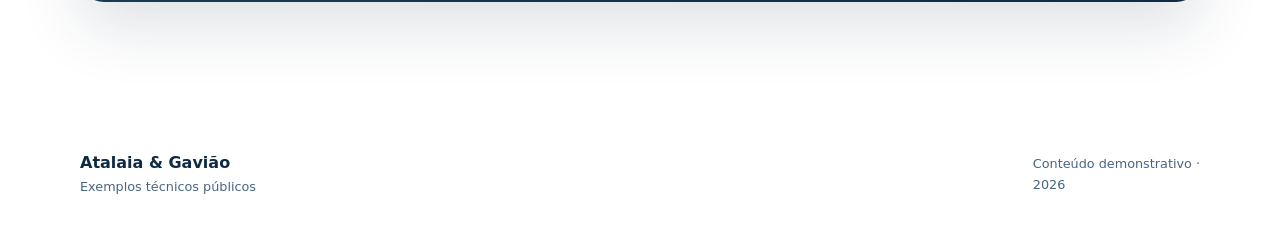
==== commit 3f70fcfb: "exemplos" ====
--- a/docs/examples/index.html
+++ b/docs/examples/index.html
@@ -3,9 +3,9 @@
 <head>
     <meta charset="utf-8">
     <meta name="viewport" content="width=device-width, initial-scale=1">
-    <meta name="description" content="Exemplos autorais e sanitizados do portfólio técnico Atalaia / COP Educação.">
+    <meta name="description" content="Exemplos autorais do portfólio Atalaia & Gavião: as regras reais do painel, da escolha de QMS, da evasão e do app offline, reescritas com dados fictícios.">
     <meta name="theme-color" content="#102a43">
-    <title>Exemplos técnicos — Atalaia / COP Educação</title>
+    <title>Exemplos técnicos — Atalaia &amp; Gavião</title>
     <link rel="icon" href="../assets/favicon.svg" type="image/svg+xml">
     <link rel="stylesheet" href="../assets/styles.css?v=2">
     <link rel="stylesheet" href="../assets/examples-1d3a47a.css">
@@ -15,8 +15,8 @@
     <a class="skip-link" href="#conteudo">Ir para o conteúdo</a>
     <header class="site-header subpage-header examples-header">
         <div class="container nav-wrap">
-            <a class="brand" href="../" aria-label="Voltar ao início do portfólio"><span class="brand-mark" aria-hidden="true">A</span><span>Atalaia <small>portfólio técnico</small></span></a>
-            <nav class="examples-nav" aria-label="Navegação da página"><a href="../">Visão geral</a><a href="../#evolucao">Evolução</a><a class="nav-cta" href="https://github.com/3xpedition/atalaia-portfolio/tree/main/examples">Código no GitHub</a></nav>
+            <a class="brand" href="../" aria-label="Voltar ao início do portfólio"><span class="brand-mark" aria-hidden="true">A</span><span>Atalaia &amp; Gavião <small>portfólio técnico</small></span></a>
+            <nav class="examples-nav" aria-label="Navegação da página"><a href="../">Visão geral</a><a href="../#painel">Painel</a><a class="nav-cta" href="https://github.com/3xpedition/atalaia-portfolio/tree/main/examples">Código no GitHub</a></nav>
         </div>
     </header>
 
@@ -27,42 +27,44 @@
                     <a class="breadcrumb" href="../">← Voltar ao portfólio</a>
                     <p class="eyebrow">Código demonstrativo</p>
                     <h1>Exemplos técnicos, sem ruído.</h1>
-                    <p>Uma pequena funcionalidade fictícia mostra como as responsabilidades atravessam a aplicação — da requisição à interface.</p>
+                    <p>As regras que mais deram trabalho no Atalaia e no Gavião, reescritas do zero para este portfólio: mesma lógica, dados fictícios.</p>
                     <div class="hero-actions"><a class="button primary" href="#arquivos">Explorar arquivos</a><a class="button secondary" href="https://github.com/3xpedition/atalaia-portfolio/tree/main/examples">Abrir no GitHub</a></div>
                 </div>
                 <aside class="example-summary reveal" aria-label="Resumo do conteúdo">
-                    <span class="summary-label">Neste exemplo</span>
-                    <strong>Indicadores acadêmicos</strong>
-                    <p>Um fluxo genérico para consultar, consolidar e apresentar métricas de um período.</p>
-                    <ul><li>5 arquivos comentados</li><li>Camadas desacopladas</li><li>Dados 100% fictícios</li></ul>
+                    <span class="summary-label">Nesta coleção</span>
+                    <strong>Regras reais, dados fictícios</strong>
+                    <p>Do painel de comando ao app de campo: cada arquivo resolve um problema que o sistema de verdade enfrentou.</p>
+                    <ul><li>7 arquivos comentados</li><li>PHP, SQL, JavaScript e Kotlin</li><li>Regras testadas em PHP 7.3 e Node</li></ul>
                 </aside>
             </div>
         </section>
 
         <section class="section examples-section" id="arquivos">
             <div class="container">
-                <div class="examples-intro reveal"><div><p class="eyebrow">Explore por camada</p><h2>Do pedido ao indicador.</h2></div><p>Leia na ordem sugerida ou abra apenas a camada que interessa. Cada arquivo foi criado exclusivamente para este portfólio.</p></div>
-                <ol class="code-flow reveal" aria-label="Fluxo da funcionalidade"><li><span>01</span>Requisição</li><li><span>02</span>Orquestração</li><li><span>03</span>Consulta</li><li><span>04</span>Apresentação</li></ol>
+                <div class="examples-intro reveal"><div><p class="eyebrow">Explore por problema</p><h2>Do número na tela à regra por trás dele.</h2></div><p>Os três primeiros formam um fluxo completo de um tópico do Painel Oficial. Os demais são regras isoladas que valem a leitura sozinhas.</p></div>
+                <ol class="code-flow reveal" aria-label="Fluxo de um tópico do painel"><li><span>01</span>Requisição</li><li><span>02</span>Faixas</li><li><span>03</span>Apresentação</li><li><span>04</span>Lista de alunos</li></ol>
                 <div class="examples-grid">
-                    <article class="example-card reveal"><div class="example-card-top"><span class="example-index">01</span><span class="example-type">Controller</span></div><code>controllers/IndicadorController.php</code><h3>Entrada HTTP enxuta</h3><p>Valida o período, delega ao serviço e devolve uma resposta previsível sem concentrar regra de negócio.</p><a class="text-link" href="https://github.com/3xpedition/atalaia-portfolio/blob/main/examples/controllers/IndicadorController.php">Ver código <span aria-hidden="true">→</span></a></article>
-                    <article class="example-card reveal"><div class="example-card-top"><span class="example-index">02</span><span class="example-type">Service</span></div><code>services/ConsolidaIndicadoresService.php</code><h3>Orquestração explícita</h3><p>Consolida os indicadores em uma unidade testável e reutilizável por diferentes saídas.</p><a class="text-link" href="https://github.com/3xpedition/atalaia-portfolio/blob/main/examples/services/ConsolidaIndicadoresService.php">Ver código <span aria-hidden="true">→</span></a></article>
-                    <article class="example-card reveal"><div class="example-card-top"><span class="example-index">03</span><span class="example-type">Model</span></div><code>models/IndicadorAcademico.php</code><h3>Consulta encapsulada</h3><p>Aplica um escopo temporal e mantém a consulta orientada ao caso de uso demonstrado.</p><a class="text-link" href="https://github.com/3xpedition/atalaia-portfolio/blob/main/examples/models/IndicadorAcademico.php">Ver código <span aria-hidden="true">→</span></a></article>
-                    <article class="example-card reveal"><div class="example-card-top"><span class="example-index">04</span><span class="example-type">SQL</span></div><code>sql/resumo_avaliacoes.sql</code><h3>Resumo analítico</h3><p>Usa agrupamento e parâmetros delimitados sobre um esquema inteiramente fictício.</p><a class="text-link" href="https://github.com/3xpedition/atalaia-portfolio/blob/main/examples/sql/resumo_avaliacoes.sql">Ver consulta <span aria-hidden="true">→</span></a></article>
-                    <article class="example-card reveal"><div class="example-card-top"><span class="example-index">05</span><span class="example-type">Blade</span></div><code>views/painel-indicadores.blade.php</code><h3>Apresentação acessível</h3><p>Renderiza o resultado com responsividade, sem transportar a regra de negócio para a view.</p><a class="text-link" href="https://github.com/3xpedition/atalaia-portfolio/blob/main/examples/views/painel-indicadores.blade.php">Ver interface <span aria-hidden="true">→</span></a></article>
-                    <article class="example-card example-card-guide reveal"><div class="example-card-top"><span class="example-index">+</span><span class="example-type">Guia</span></div><code>examples/README.md</code><h3>Premissas e limites</h3><p>Explica o fluxo, as decisões demonstradas e o que este material público deliberadamente não contém.</p><a class="text-link" href="https://github.com/3xpedition/atalaia-portfolio/blob/main/examples/README.md">Ler o guia <span aria-hidden="true">→</span></a></article>
+                    <article class="example-card reveal"><div class="example-card-top"><span class="example-index">01</span><span class="example-type">Controller</span></div><code>controllers/PainelDesempenhoController.php</code><h3>Recorte validado no servidor</h3><p>Valida ciclo e curso, confere a permissão no backend e delega. Nenhuma regra de cálculo mora aqui.</p><a class="text-link" href="https://github.com/3xpedition/atalaia-portfolio/blob/main/examples/controllers/PainelDesempenhoController.php">Ver código <span aria-hidden="true">→</span></a></article>
+                    <article class="example-card reveal"><div class="example-card-top"><span class="example-index">02</span><span class="example-type">Service</span></div><code>services/FaixaDesempenhoService.php</code><h3>Faixas do painel</h3><p>Mediana no lugar da média, "não avaliado" separado de zero e cada faixa em % do efetivo, carregando os alunos que a formam.</p><a class="text-link" href="https://github.com/3xpedition/atalaia-portfolio/blob/main/examples/services/FaixaDesempenhoService.php">Ver código <span aria-hidden="true">→</span></a></article>
+                    <article class="example-card reveal"><div class="example-card-top"><span class="example-index">03</span><span class="example-type">Blade</span></div><code>views/painel-faixas.blade.php</code><h3>Cor fixa, número clicável</h3><p>Cada faixa tem a mesma cor em qualquer tela e vira um botão acessível que abre a lista de alunos.</p><a class="text-link" href="https://github.com/3xpedition/atalaia-portfolio/blob/main/examples/views/painel-faixas.blade.php">Ver interface <span aria-hidden="true">→</span></a></article>
+                    <article class="example-card reveal"><div class="example-card-top"><span class="example-index">04</span><span class="example-type">SQL</span></div><code>sql/efetivo_evasao_ciclo.sql</code><h3>Evasão que fecha com o oficial</h3><p>O reintegrado entra na turma nova, mas a saída dele fica no ciclo de origem. Ativos, reintegrados e desligados somam o total exato.</p><a class="text-link" href="https://github.com/3xpedition/atalaia-portfolio/blob/main/examples/sql/efetivo_evasao_ciclo.sql">Ver consulta <span aria-hidden="true">→</span></a></article>
+                    <article class="example-card reveal"><div class="example-card-top"><span class="example-index">05</span><span class="example-type">Service</span></div><code>services/EscolhaQmsService.php</code><h3>Escolha de QMS por mérito</h3><p>Classificação decrescente e primeira prioridade com vaga. O resultado não muda com a ordem em que os dados chegam.</p><a class="text-link" href="https://github.com/3xpedition/atalaia-portfolio/blob/main/examples/services/EscolhaQmsService.php">Ver código <span aria-hidden="true">→</span></a></article>
+                    <article class="example-card reveal"><div class="example-card-top"><span class="example-index">06</span><span class="example-type">JavaScript</span></div><code>js/quebras-naturais.js</code><h3>Cores do mapa por Jenks</h3><p>Quebras naturais para o mapa do concurso: um estado muito acima dos outros não apaga a diferença entre o resto do país.</p><a class="text-link" href="https://github.com/3xpedition/atalaia-portfolio/blob/main/examples/js/quebras-naturais.js">Ver código <span aria-hidden="true">→</span></a></article>
+                    <article class="example-card reveal"><div class="example-card-top"><span class="example-index">07</span><span class="example-type">Kotlin</span></div><code>android/EnvioFoWorker.kt</code><h3>FO offline sem duplicar</h3><p>WorkManager envia a fila cifrada quando há rede. O identificador único impede que um reenvio crie o mesmo FO duas vezes.</p><a class="text-link" href="https://github.com/3xpedition/atalaia-portfolio/blob/main/examples/android/EnvioFoWorker.kt">Ver código <span aria-hidden="true">→</span></a></article>
+                    <article class="example-card example-card-guide reveal"><div class="example-card-top"><span class="example-index">+</span><span class="example-type">Guia</span></div><code>examples/README.md</code><h3>Premissas e limites</h3><p>O problema real por trás de cada exemplo e o que este material público deliberadamente não contém.</p><a class="text-link" href="https://github.com/3xpedition/atalaia-portfolio/blob/main/examples/README.md">Ler o guia <span aria-hidden="true">→</span></a></article>
                 </div>
             </div>
         </section>
 
         <section class="section section-tint">
-                <div class="container split"><div class="section-heading reveal"><p class="eyebrow">O que observar</p><h2>Uma responsabilidade por etapa.</h2></div><ul class="responsibility-list reveal"><li><strong>Entrada previsível</strong><span>Validação e resposta ficam na borda HTTP.</span></li><li><strong>Regra reutilizável</strong><span>O serviço não depende da forma de apresentação.</span></li><li><strong>Consulta legível</strong><span>A intenção permanece clara no model e no SQL.</span></li><li><strong>View simples</strong><span>A interface recebe dados prontos para exibir.</span></li></ul></div>
+                <div class="container split"><div class="section-heading reveal"><p class="eyebrow">O que observar</p><h2>Cada regra existe por causa de um erro real.</h2></div><ul class="responsibility-list reveal"><li><strong>Zero não é ausência</strong><span>Tratar nota não lançada como zero inventa alunos críticos que ninguém avaliou.</span></li><li><strong>Total que fecha</strong><span>Um reintegrado contado no ciclo errado basta para o painel divergir do número oficial.</span></li><li><strong>Escala honesta</strong><span>Faixas iguais pintam quase o país inteiro de uma cor só quando um estado dispara.</span></li><li><strong>Reenvio seguro</strong><span>Sem identificador único, a rede que cai no meio do envio duplica o registro disciplinar.</span></li></ul></div>
         </section>
 
         <section class="section disclosure">
-            <div class="container disclosure-card reveal"><div><p class="eyebrow">Escopo seguro</p><h2>Demonstração, não reprodução.</h2></div><div><p>Não há código institucional, dados reais, credenciais, nomes de bancos, endereços internos ou estruturas privadas nesta coleção.</p><p><strong>Todos os exemplos são autorais, genéricos e sanitizados.</strong></p></div></div>
+            <div class="container disclosure-card reveal"><div><p class="eyebrow">Escopo seguro</p><h2>Demonstração, não reprodução.</h2></div><div><p>Nenhum arquivo foi copiado do repositório institucional. Não há dados reais, credenciais, nomes de bancos, endereços internos ou estruturas privadas nesta coleção.</p><p><strong>Todos os exemplos são autorais e sanitizados, escritos a partir das regras reais do sistema.</strong></p></div></div>
         </section>
     </main>
 
-    <footer class="site-footer"><div class="container footer-wrap"><div><strong>Atalaia / COP Educação</strong><span>Exemplos técnicos públicos</span></div><p>Conteúdo demonstrativo · <span id="ano">2026</span></p></div></footer>
+    <footer class="site-footer"><div class="container footer-wrap"><div><strong>Atalaia &amp; Gavião</strong><span>Exemplos técnicos públicos</span></div><p>Conteúdo demonstrativo · <span id="ano">2026</span></p></div></footer>
 </body>
 </html>
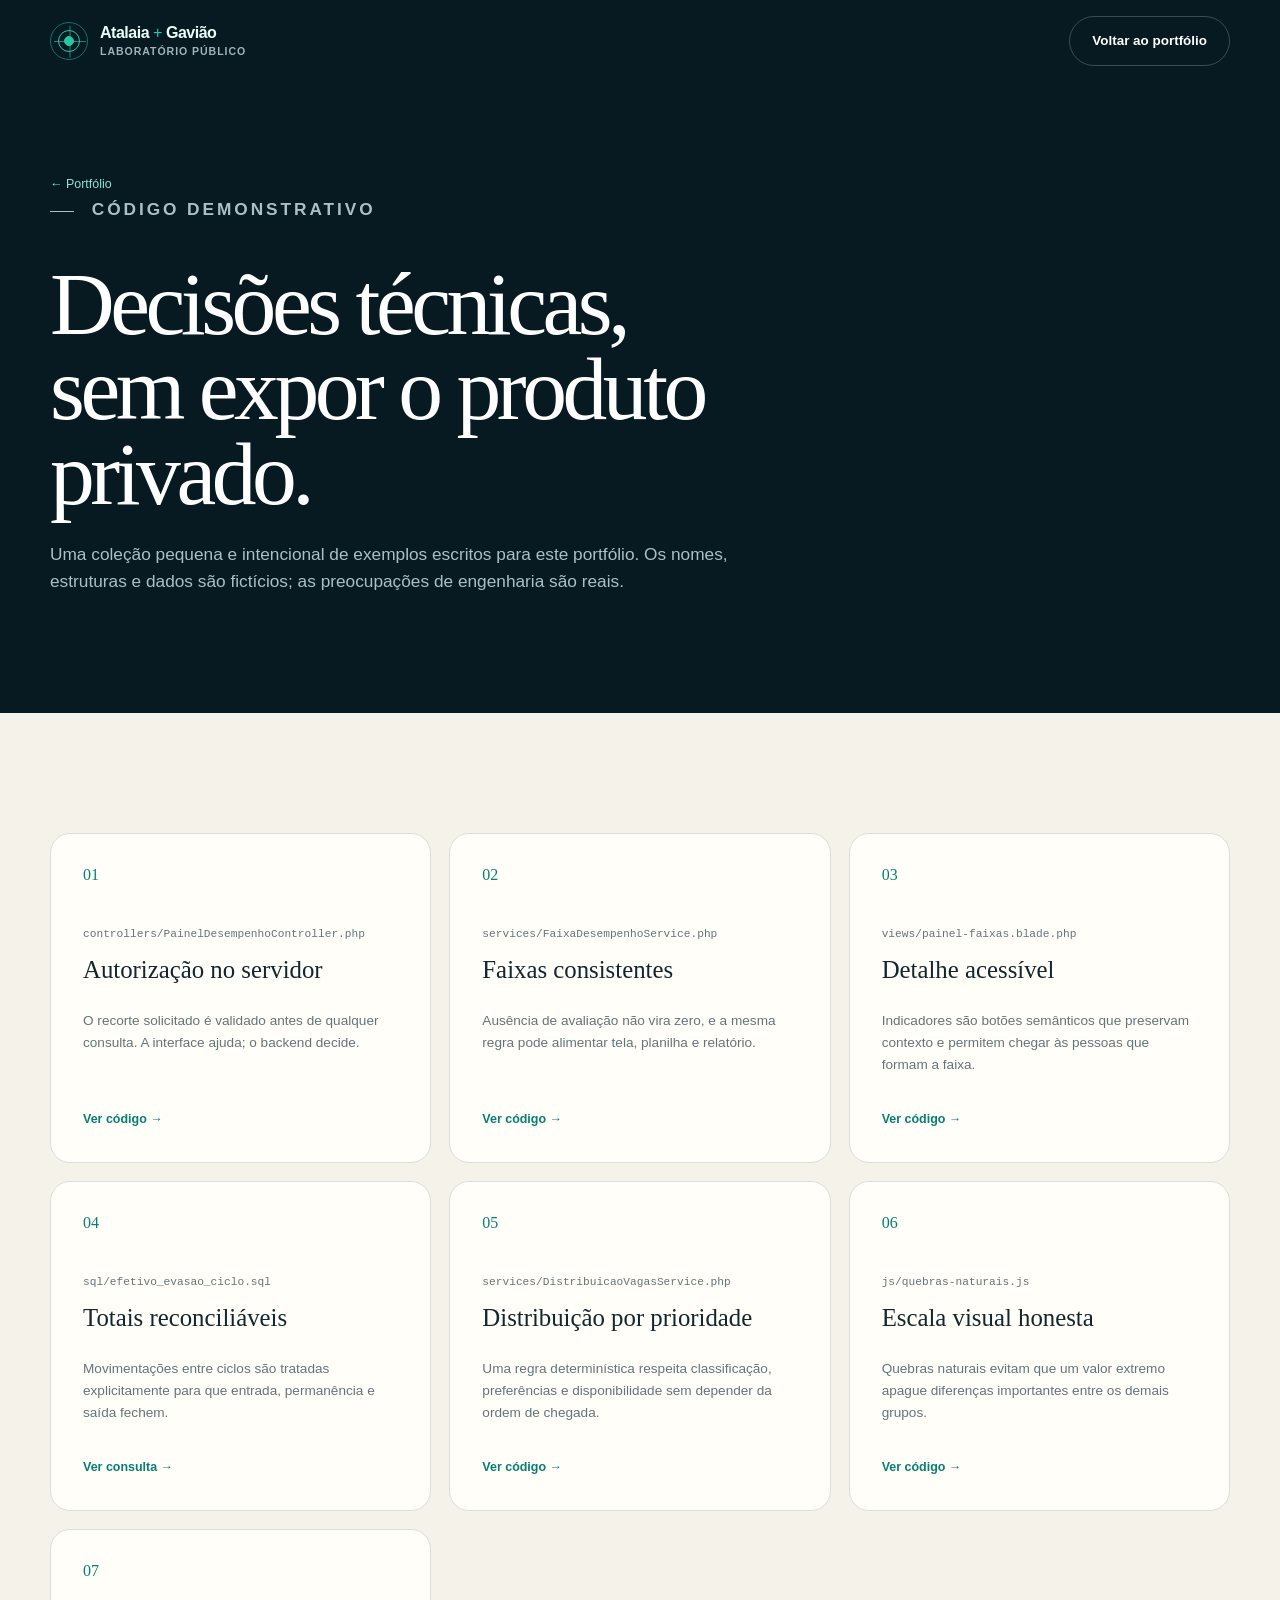
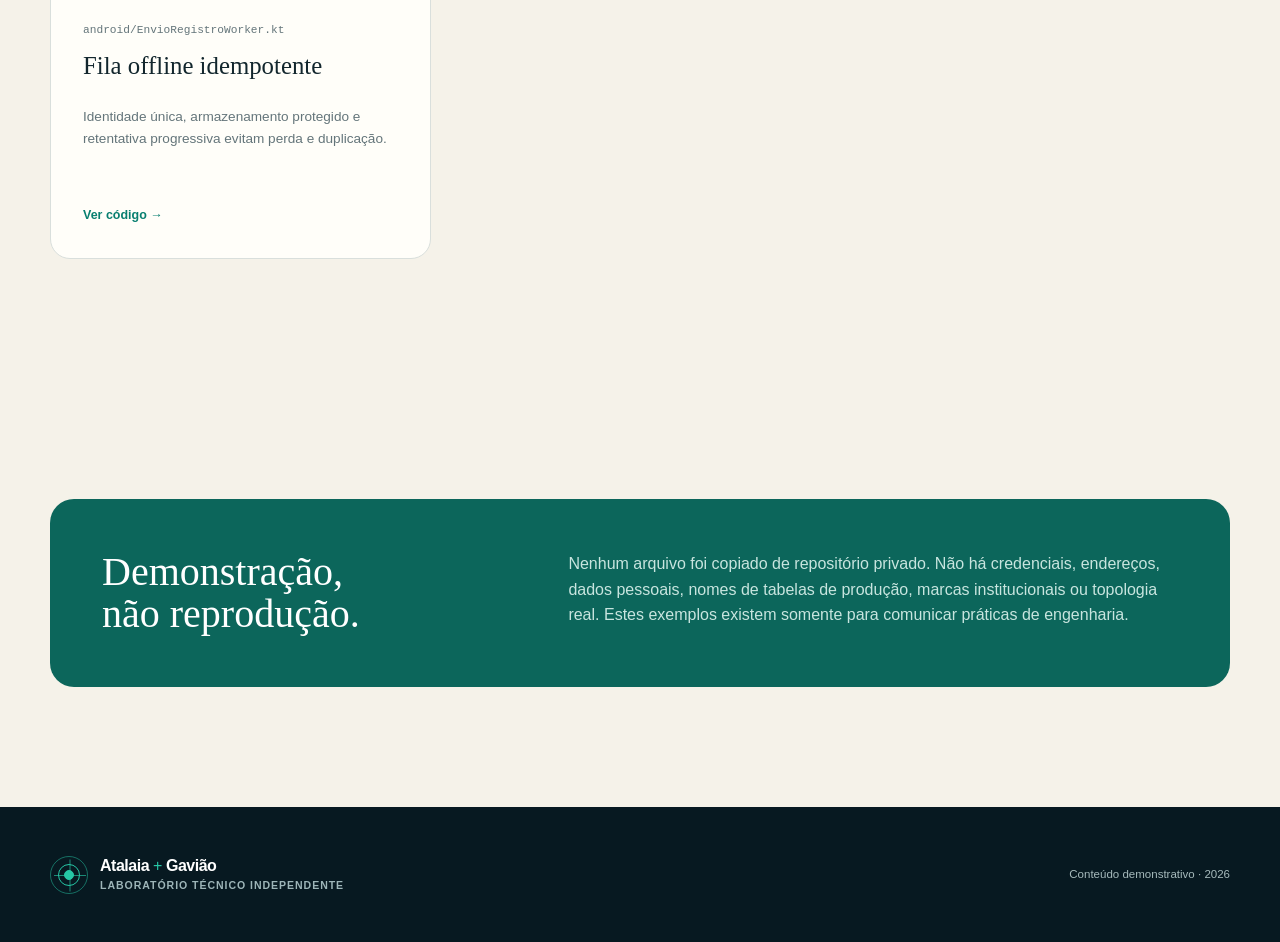
==== commit aef7816d: "feat(portfolio): reformula apresentacao publica segura Substitui capturas, videos, marcas e fotograf" ====
--- a/docs/examples/index.html
+++ b/docs/examples/index.html
@@ -3,68 +3,32 @@
 <head>
     <meta charset="utf-8">
     <meta name="viewport" content="width=device-width, initial-scale=1">
-    <meta name="description" content="Exemplos autorais do portfólio Atalaia & Gavião: as regras reais do painel, da escolha de QMS, da evasão e do app offline, reescritas com dados fictícios.">
-    <meta name="theme-color" content="#102a43">
-    <title>Exemplos técnicos — Atalaia &amp; Gavião</title>
+    <meta name="description" content="Exemplos públicos, autorais e sanitizados do portfólio Atalaia e Gavião.">
+    <meta name="theme-color" content="#071921">
+    <title>Laboratório técnico — Atalaia &amp; Gavião</title>
     <link rel="icon" href="../assets/favicon.svg" type="image/svg+xml">
-    <link rel="stylesheet" href="../assets/styles.css?v=2">
-    <link rel="stylesheet" href="../assets/examples-1d3a47a.css">
-    <script src="../assets/main.js" defer></script>
+    <link rel="stylesheet" href="../assets/styles.css?v=20">
+    <style>
+        .lab-hero{padding:170px 0 100px;color:#fff;background:#071921}.lab-hero .breadcrumb{color:#8ee4d4;text-decoration:none;font-size:.78rem}.lab-hero h1{max-width:850px;margin:38px 0 24px;font:400 clamp(3.4rem,7vw,6.5rem)/.95 Georgia,serif;letter-spacing:-.05em}.lab-hero p{max-width:690px;color:#a9c1c4;font-size:1.08rem}.lab-grid{display:grid;gap:18px;grid-template-columns:repeat(3,1fr)}.lab-card{display:flex;min-height:330px;flex-direction:column;padding:32px;border:1px solid #d9dfdc;border-radius:20px;background:#fffef9}.lab-card .number{color:#087f70;font:1rem Georgia,serif}.lab-card code{margin:42px 0 12px;color:#64757a;font-size:.7rem;overflow-wrap:anywhere}.lab-card h2{margin:0 0 12px;font:400 1.55rem/1.15 Georgia,serif}.lab-card p{color:#64757a;font-size:.85rem}.lab-card a{margin-top:auto;color:#087f70;font-size:.78rem;font-weight:800;text-decoration:none}.lab-disclosure{display:grid;gap:60px;padding:52px;border-radius:24px;color:white;background:#0c665b;grid-template-columns:.8fr 1.2fr}.lab-disclosure h2{margin:0;font:400 2.5rem/1.05 Georgia,serif}.lab-disclosure p{margin:0;color:#c8e5df}@media(max-width:850px){.lab-grid{grid-template-columns:1fr 1fr}.lab-disclosure{grid-template-columns:1fr}}@media(max-width:560px){.lab-grid{grid-template-columns:1fr}.lab-disclosure{padding:32px}}
+    </style>
+    <script src="../assets/main.js?v=20" defer></script>
 </head>
 <body>
     <a class="skip-link" href="#conteudo">Ir para o conteúdo</a>
-    <header class="site-header subpage-header examples-header">
-        <div class="container nav-wrap">
-            <a class="brand" href="../" aria-label="Voltar ao início do portfólio"><span class="brand-mark" aria-hidden="true">A</span><span>Atalaia &amp; Gavião <small>portfólio técnico</small></span></a>
-            <nav class="examples-nav" aria-label="Navegação da página"><a href="../">Visão geral</a><a href="../#painel">Painel</a><a class="nav-cta" href="https://github.com/3xpedition/atalaia-portfolio/tree/main/examples">Código no GitHub</a></nav>
-        </div>
-    </header>
-
+    <header class="site-header scrolled" data-header><div class="container header-inner"><a class="brand" href="../"><span class="brand-symbol" aria-hidden="true"><i></i><i></i></span><span>Atalaia <b>+</b> Gavião<small>laboratório público</small></span></a><a class="button ghost" href="../">Voltar ao portfólio</a></div></header>
     <main id="conteudo">
-        <section class="subpage-hero examples-hero">
-            <div class="container examples-hero-grid">
-                <div class="reveal">
-                    <a class="breadcrumb" href="../">← Voltar ao portfólio</a>
-                    <p class="eyebrow">Código demonstrativo</p>
-                    <h1>Exemplos técnicos, sem ruído.</h1>
-                    <p>As regras que mais deram trabalho no Atalaia e no Gavião, reescritas do zero para este portfólio: mesma lógica, dados fictícios.</p>
-                    <div class="hero-actions"><a class="button primary" href="#arquivos">Explorar arquivos</a><a class="button secondary" href="https://github.com/3xpedition/atalaia-portfolio/tree/main/examples">Abrir no GitHub</a></div>
-                </div>
-                <aside class="example-summary reveal" aria-label="Resumo do conteúdo">
-                    <span class="summary-label">Nesta coleção</span>
-                    <strong>Regras reais, dados fictícios</strong>
-                    <p>Do painel de comando ao app de campo: cada arquivo resolve um problema que o sistema de verdade enfrentou.</p>
-                    <ul><li>7 arquivos comentados</li><li>PHP, SQL, JavaScript e Kotlin</li><li>Regras testadas em PHP 7.3 e Node</li></ul>
-                </aside>
-            </div>
-        </section>
-
-        <section class="section examples-section" id="arquivos">
-            <div class="container">
-                <div class="examples-intro reveal"><div><p class="eyebrow">Explore por problema</p><h2>Do número na tela à regra por trás dele.</h2></div><p>Os três primeiros formam um fluxo completo de um tópico do Painel Oficial. Os demais são regras isoladas que valem a leitura sozinhas.</p></div>
-                <ol class="code-flow reveal" aria-label="Fluxo de um tópico do painel"><li><span>01</span>Requisição</li><li><span>02</span>Faixas</li><li><span>03</span>Apresentação</li><li><span>04</span>Lista de alunos</li></ol>
-                <div class="examples-grid">
-                    <article class="example-card reveal"><div class="example-card-top"><span class="example-index">01</span><span class="example-type">Controller</span></div><code>controllers/PainelDesempenhoController.php</code><h3>Recorte validado no servidor</h3><p>Valida ciclo e curso, confere a permissão no backend e delega. Nenhuma regra de cálculo mora aqui.</p><a class="text-link" href="https://github.com/3xpedition/atalaia-portfolio/blob/main/examples/controllers/PainelDesempenhoController.php">Ver código <span aria-hidden="true">→</span></a></article>
-                    <article class="example-card reveal"><div class="example-card-top"><span class="example-index">02</span><span class="example-type">Service</span></div><code>services/FaixaDesempenhoService.php</code><h3>Faixas do painel</h3><p>Mediana no lugar da média, "não avaliado" separado de zero e cada faixa em % do efetivo, carregando os alunos que a formam.</p><a class="text-link" href="https://github.com/3xpedition/atalaia-portfolio/blob/main/examples/services/FaixaDesempenhoService.php">Ver código <span aria-hidden="true">→</span></a></article>
-                    <article class="example-card reveal"><div class="example-card-top"><span class="example-index">03</span><span class="example-type">Blade</span></div><code>views/painel-faixas.blade.php</code><h3>Cor fixa, número clicável</h3><p>Cada faixa tem a mesma cor em qualquer tela e vira um botão acessível que abre a lista de alunos.</p><a class="text-link" href="https://github.com/3xpedition/atalaia-portfolio/blob/main/examples/views/painel-faixas.blade.php">Ver interface <span aria-hidden="true">→</span></a></article>
-                    <article class="example-card reveal"><div class="example-card-top"><span class="example-index">04</span><span class="example-type">SQL</span></div><code>sql/efetivo_evasao_ciclo.sql</code><h3>Evasão que fecha com o oficial</h3><p>O reintegrado entra na turma nova, mas a saída dele fica no ciclo de origem. Ativos, reintegrados e desligados somam o total exato.</p><a class="text-link" href="https://github.com/3xpedition/atalaia-portfolio/blob/main/examples/sql/efetivo_evasao_ciclo.sql">Ver consulta <span aria-hidden="true">→</span></a></article>
-                    <article class="example-card reveal"><div class="example-card-top"><span class="example-index">05</span><span class="example-type">Service</span></div><code>services/EscolhaQmsService.php</code><h3>Escolha de QMS por mérito</h3><p>Classificação decrescente e primeira prioridade com vaga. O resultado não muda com a ordem em que os dados chegam.</p><a class="text-link" href="https://github.com/3xpedition/atalaia-portfolio/blob/main/examples/services/EscolhaQmsService.php">Ver código <span aria-hidden="true">→</span></a></article>
-                    <article class="example-card reveal"><div class="example-card-top"><span class="example-index">06</span><span class="example-type">JavaScript</span></div><code>js/quebras-naturais.js</code><h3>Cores do mapa por Jenks</h3><p>Quebras naturais para o mapa do concurso: um estado muito acima dos outros não apaga a diferença entre o resto do país.</p><a class="text-link" href="https://github.com/3xpedition/atalaia-portfolio/blob/main/examples/js/quebras-naturais.js">Ver código <span aria-hidden="true">→</span></a></article>
-                    <article class="example-card reveal"><div class="example-card-top"><span class="example-index">07</span><span class="example-type">Kotlin</span></div><code>android/EnvioFoWorker.kt</code><h3>FO offline sem duplicar</h3><p>WorkManager envia a fila cifrada quando há rede. O identificador único impede que um reenvio crie o mesmo FO duas vezes.</p><a class="text-link" href="https://github.com/3xpedition/atalaia-portfolio/blob/main/examples/android/EnvioFoWorker.kt">Ver código <span aria-hidden="true">→</span></a></article>
-                    <article class="example-card example-card-guide reveal"><div class="example-card-top"><span class="example-index">+</span><span class="example-type">Guia</span></div><code>examples/README.md</code><h3>Premissas e limites</h3><p>O problema real por trás de cada exemplo e o que este material público deliberadamente não contém.</p><a class="text-link" href="https://github.com/3xpedition/atalaia-portfolio/blob/main/examples/README.md">Ler o guia <span aria-hidden="true">→</span></a></article>
-                </div>
-            </div>
-        </section>
-
-        <section class="section section-tint">
-                <div class="container split"><div class="section-heading reveal"><p class="eyebrow">O que observar</p><h2>Cada regra existe por causa de um erro real.</h2></div><ul class="responsibility-list reveal"><li><strong>Zero não é ausência</strong><span>Tratar nota não lançada como zero inventa alunos críticos que ninguém avaliou.</span></li><li><strong>Total que fecha</strong><span>Um reintegrado contado no ciclo errado basta para o painel divergir do número oficial.</span></li><li><strong>Escala honesta</strong><span>Faixas iguais pintam quase o país inteiro de uma cor só quando um estado dispara.</span></li><li><strong>Reenvio seguro</strong><span>Sem identificador único, a rede que cai no meio do envio duplica o registro disciplinar.</span></li></ul></div>
-        </section>
-
-        <section class="section disclosure">
-            <div class="container disclosure-card reveal"><div><p class="eyebrow">Escopo seguro</p><h2>Demonstração, não reprodução.</h2></div><div><p>Nenhum arquivo foi copiado do repositório institucional. Não há dados reais, credenciais, nomes de bancos, endereços internos ou estruturas privadas nesta coleção.</p><p><strong>Todos os exemplos são autorais e sanitizados, escritos a partir das regras reais do sistema.</strong></p></div></div>
-        </section>
+        <section class="lab-hero"><div class="container"><a class="breadcrumb" href="../">← Portfólio</a><p class="eyebrow"><span></span> Código demonstrativo</p><h1>Decisões técnicas,<br>sem expor o produto privado.</h1><p>Uma coleção pequena e intencional de exemplos escritos para este portfólio. Os nomes, estruturas e dados são fictícios; as preocupações de engenharia são reais.</p></div></section>
+        <section class="section"><div class="container"><div class="lab-grid">
+            <article class="lab-card"><span class="number">01</span><code>controllers/PainelDesempenhoController.php</code><h2>Autorização no servidor</h2><p>O recorte solicitado é validado antes de qualquer consulta. A interface ajuda; o backend decide.</p><a href="https://github.com/3xpedition/atalaia-portfolio/blob/main/examples/controllers/PainelDesempenhoController.php">Ver código →</a></article>
+            <article class="lab-card"><span class="number">02</span><code>services/FaixaDesempenhoService.php</code><h2>Faixas consistentes</h2><p>Ausência de avaliação não vira zero, e a mesma regra pode alimentar tela, planilha e relatório.</p><a href="https://github.com/3xpedition/atalaia-portfolio/blob/main/examples/services/FaixaDesempenhoService.php">Ver código →</a></article>
+            <article class="lab-card"><span class="number">03</span><code>views/painel-faixas.blade.php</code><h2>Detalhe acessível</h2><p>Indicadores são botões semânticos que preservam contexto e permitem chegar às pessoas que formam a faixa.</p><a href="https://github.com/3xpedition/atalaia-portfolio/blob/main/examples/views/painel-faixas.blade.php">Ver código →</a></article>
+            <article class="lab-card"><span class="number">04</span><code>sql/efetivo_evasao_ciclo.sql</code><h2>Totais reconciliáveis</h2><p>Movimentações entre ciclos são tratadas explicitamente para que entrada, permanência e saída fechem.</p><a href="https://github.com/3xpedition/atalaia-portfolio/blob/main/examples/sql/efetivo_evasao_ciclo.sql">Ver consulta →</a></article>
+            <article class="lab-card"><span class="number">05</span><code>services/DistribuicaoVagasService.php</code><h2>Distribuição por prioridade</h2><p>Uma regra determinística respeita classificação, preferências e disponibilidade sem depender da ordem de chegada.</p><a href="https://github.com/3xpedition/atalaia-portfolio/blob/main/examples/services/DistribuicaoVagasService.php">Ver código →</a></article>
+            <article class="lab-card"><span class="number">06</span><code>js/quebras-naturais.js</code><h2>Escala visual honesta</h2><p>Quebras naturais evitam que um valor extremo apague diferenças importantes entre os demais grupos.</p><a href="https://github.com/3xpedition/atalaia-portfolio/blob/main/examples/js/quebras-naturais.js">Ver código →</a></article>
+            <article class="lab-card"><span class="number">07</span><code>android/EnvioRegistroWorker.kt</code><h2>Fila offline idempotente</h2><p>Identidade única, armazenamento protegido e retentativa progressiva evitam perda e duplicação.</p><a href="https://github.com/3xpedition/atalaia-portfolio/blob/main/examples/android/EnvioRegistroWorker.kt">Ver código →</a></article>
+        </div></div></section>
+        <section class="section"><div class="container lab-disclosure"><h2>Demonstração,<br>não reprodução.</h2><p>Nenhum arquivo foi copiado de repositório privado. Não há credenciais, endereços, dados pessoais, nomes de tabelas de produção, marcas institucionais ou topologia real. Estes exemplos existem somente para comunicar práticas de engenharia.</p></div></section>
     </main>
-
-    <footer class="site-footer"><div class="container footer-wrap"><div><strong>Atalaia &amp; Gavião</strong><span>Exemplos técnicos públicos</span></div><p>Conteúdo demonstrativo · <span id="ano">2026</span></p></div></footer>
+    <footer class="site-footer"><div class="container footer-inner"><div class="brand footer-brand"><span class="brand-symbol" aria-hidden="true"><i></i><i></i></span><span>Atalaia <b>+</b> Gavião<small>laboratório técnico independente</small></span></div><p>Conteúdo demonstrativo · <span data-year>2026</span></p></div></footer>
 </body>
 </html>
--- a/docs/assets/styles.css
+++ b/docs/assets/styles.css
@@ -1,273 +1,345 @@
 :root {
-    --ink: #102a43;
-    --ink-soft: #486581;
-    --paper: #ffffff;
-    --mist: #f2f6f8;
-    --line: #d9e2ec;
-    --accent: #d05a3a;
-    --accent-dark: #a63e24;
-    --teal: #2b7a78;
-    --night: #0b1f33;
-    --radius: 18px;
-    --shadow: 0 24px 64px rgba(16, 42, 67, .14);
+    --night: #071921;
+    --night-2: #0b2630;
+    --ink: #12262d;
+    --muted: #64757a;
+    --paper: #f5f2e9;
+    --white: #fffef9;
+    --mint: #26c6a5;
+    --mint-dark: #087f70;
+    --coral: #ff745b;
+    --gold: #e8b44a;
+    --blue: #4f83e3;
+    --line: #d9dfdc;
+    --radius: 26px;
+    --shadow: 0 28px 80px rgba(0, 18, 25, .14);
 }
 
 * { box-sizing: border-box; }
 html { scroll-behavior: smooth; }
-body {
-    margin: 0;
-    color: var(--ink);
-    background: var(--paper);
-    font-family: Inter, ui-sans-serif, system-ui, -apple-system, BlinkMacSystemFont, "Segoe UI", sans-serif;
-    line-height: 1.65;
-    -webkit-font-smoothing: antialiased;
-}
+body { margin: 0; color: var(--ink); background: var(--paper); font-family: Inter, "Segoe UI", Arial, sans-serif; line-height: 1.6; -webkit-font-smoothing: antialiased; }
+body.menu-open { overflow: hidden; }
 a { color: inherit; }
-.container { width: min(1120px, calc(100% - 40px)); margin-inline: auto; }
-.sr-only { position: absolute; width: 1px; height: 1px; padding: 0; margin: -1px; overflow: hidden; clip: rect(0, 0, 0, 0); white-space: nowrap; border: 0; }
-.skip-link { position: fixed; z-index: 100; top: 12px; left: 12px; padding: 10px 14px; background: var(--paper); transform: translateY(-150%); }
-.skip-link:focus { transform: translateY(0); }
-
-.site-header { position: absolute; z-index: 20; width: 100%; color: var(--paper); }
-.nav-wrap { min-height: 88px; display: flex; align-items: center; justify-content: space-between; gap: 24px; }
-.brand { display: inline-flex; align-items: center; gap: 12px; text-decoration: none; font-weight: 800; letter-spacing: -.02em; }
-.brand-mark { display: grid; place-items: center; width: 38px; height: 38px; border: 1px solid rgba(255,255,255,.4); border-radius: 12px; color: var(--paper); background: rgba(255,255,255,.08); }
-.brand small { display: block; font-size: .65rem; font-weight: 500; letter-spacing: .08em; opacity: .72; text-transform: uppercase; }
-.main-nav { display: flex; align-items: center; gap: 28px; font-size: .9rem; }
-.main-nav a { text-decoration: none; opacity: .84; }
-.main-nav a:hover, .main-nav a:focus-visible { opacity: 1; }
-.main-nav .nav-cta { padding: 10px 16px; border: 1px solid rgba(255,255,255,.35); border-radius: 999px; opacity: 1; }
-.menu-toggle { display: none; width: 44px; height: 42px; padding: 10px; border: 1px solid rgba(255,255,255,.3); border-radius: 10px; background: transparent; }
-.menu-toggle span:not(.sr-only) { display: block; height: 2px; margin: 4px 0; background: white; }
-
-.hero { position: relative; min-height: 760px; overflow: hidden; color: var(--paper); background: radial-gradient(circle at 82% 30%, #265b70 0, #173f56 27%, var(--night) 68%); }
-.hero::before { content: ""; position: absolute; inset: 0; opacity: .16; background-image: linear-gradient(rgba(255,255,255,.08) 1px, transparent 1px), linear-gradient(90deg, rgba(255,255,255,.08) 1px, transparent 1px); background-size: 52px 52px; mask-image: linear-gradient(to bottom, black, transparent 86%); }
-.hero-grid { position: relative; display: grid; grid-template-columns: 1.1fr .9fr; align-items: center; gap: 70px; min-height: 760px; padding-top: 90px; }
-.eyebrow { margin: 0 0 14px; color: var(--accent); font-size: .75rem; font-weight: 800; letter-spacing: .16em; text-transform: uppercase; }
-.hero .eyebrow, .dark .eyebrow { color: #f1a086; }
-h1, h2, h3, p { margin-top: 0; }
-h1 { max-width: 720px; margin-bottom: 24px; font-family: Georgia, "Times New Roman", serif; font-size: clamp(3rem, 6vw, 5.6rem); line-height: .98; letter-spacing: -.045em; }
-h2 { margin-bottom: 20px; font-family: Georgia, "Times New Roman", serif; font-size: clamp(2.1rem, 4vw, 3.5rem); line-height: 1.08; letter-spacing: -.035em; }
-h3 { line-height: 1.25; }
-.hero-lead { max-width: 650px; margin-bottom: 30px; color: #d9e7ef; font-size: 1.12rem; }
-.hero-actions { display: flex; flex-wrap: wrap; gap: 12px; }
-.button { display: inline-flex; align-items: center; justify-content: center; min-height: 48px; padding: 0 22px; border-radius: 999px; text-decoration: none; font-size: .92rem; font-weight: 750; }
-.button.primary { color: white; background: var(--accent); }
-.button.primary:hover { background: var(--accent-dark); }
-.button.secondary { color: white; border: 1px solid rgba(255,255,255,.32); background: rgba(255,255,255,.06); }
-.hero-notes { display: flex; flex-wrap: wrap; gap: 18px; margin: 28px 0 0; padding: 0; color: #afc5d3; font-size: .78rem; list-style: none; }
-.hero-notes li::before { content: "✓"; margin-right: 7px; color: #78c2b9; }
-
-.hero-visual { position: relative; }
-.window-card { position: relative; z-index: 2; overflow: hidden; border: 1px solid rgba(255,255,255,.2); border-radius: 22px; background: rgba(255,255,255,.96); box-shadow: 0 36px 90px rgba(0,0,0,.28); transform: rotate(2deg); }
-.window-top { display: flex; align-items: center; gap: 7px; height: 48px; padding: 0 17px; color: #7b8b96; border-bottom: 1px solid #e5ebef; font-size: .72rem; }
-.window-top i { width: 9px; height: 9px; border-radius: 50%; background: #c8d4dc; }
-.window-top i:first-child { background: var(--accent); }
-.window-top span { margin-left: auto; }
-.window-body { padding: 22px; color: var(--ink); background: linear-gradient(135deg, #f9fbfc, #edf3f6); }
-.metric { padding: 20px; border: 1px solid #dfe8ed; border-radius: 14px; background: white; }
-.metric small, .metric span { display: block; color: #718593; font-size: .72rem; }
-.metric strong { display: block; margin: 3px 0; font-size: 1.08rem; }
-.metric.featured { min-height: 150px; display: flex; flex-direction: column; justify-content: flex-end; margin-bottom: 13px; color: white; border: 0; background: linear-gradient(135deg, #2b7a78, #163e51); }
-.metric.featured small, .metric.featured span { color: #c8e4e1; }
-.metric.featured strong { font-family: Georgia, serif; font-size: 1.7rem; }
-.mini-grid { display: grid; grid-template-columns: 1fr 1fr; gap: 13px; }
-.orbit { position: absolute; z-index: 1; border: 1px solid rgba(255,255,255,.16); border-radius: 50%; }
-.orbit-one { width: 420px; height: 420px; top: -80px; right: -100px; }
-.orbit-two { width: 230px; height: 230px; bottom: -70px; left: -80px; }
-
-.section { padding: 110px 0; }
-.section-tint { background: var(--mist); }
-.split { display: grid; grid-template-columns: .9fr 1.1fr; gap: 80px; }
-.wide-gap { gap: 120px; }
-.section-heading { max-width: 650px; }
-.section-heading.centered { margin: 0 auto 52px; text-align: center; }
-.section-heading > p:not(.eyebrow), .prose { color: var(--ink-soft); }
-.prose { font-size: 1.08rem; }
-.prose p:last-child { margin-bottom: 0; }
-
-.card-grid { display: grid; grid-template-columns: repeat(3, 1fr); gap: 18px; }
-.module-card { min-height: 235px; padding: 28px; border: 1px solid var(--line); border-radius: var(--radius); background: var(--paper); transition: transform .2s ease, box-shadow .2s ease; }
-.module-card:hover { transform: translateY(-4px); box-shadow: var(--shadow); }
-.module-card h3 { margin: 30px 0 12px; font-size: 1.12rem; }
-.module-card p { color: var(--ink-soft); font-size: .92rem; }
-.card-number { color: var(--accent); font-family: Georgia, serif; font-size: 1.3rem; }
-.card-kicker { display: block; margin: -22px 0 0 38px; color: var(--teal); font-size: .66rem; font-weight: 800; letter-spacing: .12em; text-transform: uppercase; }
-.module-card-mobile { color: white; border-color: #153e52; background: linear-gradient(145deg, #173f56, #0b1f33); }
-.module-card-mobile .card-number { color: #f1a086; }
-.module-card-mobile .card-kicker { color: #7cd5cd; }
-.module-card-mobile p { color: #bed2de; }
-
-.mobile-story { position: relative; overflow: hidden; background: linear-gradient(145deg, #fbfcfd 0%, #edf5f5 100%); }
-.mobile-story::before { content: ""; position: absolute; width: 430px; height: 430px; top: -210px; right: -160px; border: 1px solid rgba(43,122,120,.16); border-radius: 50%; box-shadow: 0 0 0 70px rgba(43,122,120,.035), 0 0 0 140px rgba(43,122,120,.025); }
-.mobile-grid { position: relative; display: grid; grid-template-columns: .82fr 1.18fr; align-items: center; gap: 110px; }
-.phone-stage { position: relative; display: grid; place-items: center; min-height: 600px; }
-.phone-shell { position: relative; width: 300px; padding: 12px; border: 1px solid #2f4656; border-radius: 40px; background: #071725; box-shadow: 0 38px 80px rgba(16,42,67,.27); transform: rotate(-3deg); }
-.phone-shell::after { content: ""; position: absolute; inset: 5px; pointer-events: none; border: 1px solid rgba(255,255,255,.14); border-radius: 35px; }
-.phone-speaker { position: absolute; z-index: 2; top: 20px; left: 50%; width: 68px; height: 5px; border-radius: 999px; background: #263b49; transform: translateX(-50%); }
-.phone-screen { min-height: 550px; padding: 42px 18px 20px; overflow: hidden; border-radius: 30px; background: #f4f8f9; }
-.phone-status { display: flex; justify-content: space-between; color: #496472; font-size: .65rem; font-weight: 750; }
-.phone-status i { color: var(--accent-dark); font-style: normal; }
-.phone-hero { display: flex; min-height: 170px; flex-direction: column; justify-content: flex-end; margin: 18px 0; padding: 20px; color: white; border-radius: 20px; background: linear-gradient(145deg, #2b7a78, #173f56); }
-.phone-hero small, .phone-hero span { color: #cbe4e2; font-size: .66rem; }
-.phone-hero strong { margin: 5px 0; font-family: Georgia, serif; font-size: 1.45rem; }
-.phone-row { display: flex; align-items: center; gap: 12px; margin-top: 10px; padding: 14px; border: 1px solid #d8e4e8; border-radius: 14px; background: white; }
-.phone-row strong, .phone-row small { display: block; }
-.phone-row strong { font-size: .78rem; }
-.phone-row small { color: #708693; font-size: .62rem; }
-.phone-icon { display: grid; place-items: center; width: 32px; height: 32px; color: white; border-radius: 10px; background: var(--teal); }
-.phone-button { margin-top: 18px; padding: 13px; color: white; border-radius: 14px; background: var(--accent); font-size: .76rem; font-weight: 800; text-align: center; }
-.security-chip { position: absolute; z-index: 3; padding: 9px 13px; color: var(--ink); border: 1px solid #d3e1e5; border-radius: 999px; background: rgba(255,255,255,.94); box-shadow: 0 12px 32px rgba(16,42,67,.13); font-size: .72rem; font-weight: 800; }
-.chip-one { top: 90px; right: -10px; }
-.chip-two { bottom: 130px; left: -6px; }
-.chip-three { right: -25px; bottom: 55px; }
-.mobile-copy { max-width: 650px; }
-.mobile-lead { color: var(--ink-soft); font-size: 1.08rem; }
-.mobile-feature-grid { display: grid; grid-template-columns: 1fr 1fr; gap: 12px; margin: 30px 0; }
-.mobile-feature-grid div { padding: 17px; border-left: 2px solid var(--teal); background: rgba(255,255,255,.76); }
-.mobile-feature-grid strong, .mobile-feature-grid span { display: block; }
-.mobile-feature-grid strong { font-size: .86rem; }
-.mobile-feature-grid span { margin-top: 3px; color: var(--ink-soft); font-size: .78rem; }
-.mobile-note { display: flex; gap: 12px; align-items: flex-start; margin-bottom: 0; padding-top: 20px; color: var(--ink-soft); border-top: 1px solid var(--line); font-size: .86rem; }
-.mobile-note > span { color: var(--accent); font-size: 1.3rem; line-height: 1; }
-
-.dark { color: white; background: var(--night); }
-.architecture-flow { display: grid; grid-template-columns: repeat(5, 1fr); gap: 0; margin: 50px 0 44px; padding: 0; list-style: none; }
-.architecture-flow li { position: relative; display: flex; gap: 14px; padding: 24px 20px; border-top: 1px solid #456077; }
-.architecture-flow li::after { content: "→"; position: absolute; top: -17px; right: -8px; display: grid; place-items: center; width: 32px; height: 32px; color: #8fb1c4; border-radius: 50%; background: var(--night); }
-.architecture-flow li:last-child::after { display: none; }
-.architecture-flow li > span { color: #f1a086; font-size: .74rem; }
-.architecture-flow strong, .architecture-flow small { display: block; }
-.architecture-flow small { margin-top: 5px; color: #9eb4c4; }
-.tech-list { display: flex; flex-wrap: wrap; gap: 10px; }
-.tech-list span { padding: 8px 14px; color: #c6d5df; border: 1px solid #365167; border-radius: 999px; font-size: .82rem; }
-
-.evolution { background: #fff; }
-.timeline { position: relative; display: grid; grid-template-columns: repeat(3, 1fr); gap: 0; margin: 54px 0 0; padding: 0; list-style: none; }
-.timeline::before { content: ""; position: absolute; top: 17px; left: 3%; right: 3%; height: 1px; background: var(--line); }
-.timeline li { position: relative; padding: 0 30px 38px 0; }
-.timeline li::before { content: ""; position: absolute; top: 10px; left: 0; width: 15px; height: 15px; border: 5px solid #fff; border-radius: 50%; background: var(--accent); box-shadow: 0 0 0 1px var(--accent); }
-.timeline li > span { display: block; margin: 0 0 32px 30px; color: var(--teal); font-family: Georgia, serif; font-size: 1.05rem; font-weight: 700; }
-.timeline strong { display: block; margin-bottom: 8px; }
-.timeline p { margin: 0; color: var(--ink-soft); font-size: .88rem; }
-
-.subpage-header { position: static; color: white; background: var(--night); }
-.examples-header .nav-wrap { min-height: 76px; }
-.examples-nav { display: flex; align-items: center; gap: 28px; font-size: .9rem; }
-.examples-nav a { text-decoration: none; opacity: .84; }
-.examples-nav a:hover, .examples-nav a:focus-visible { opacity: 1; }
-.examples-nav .nav-cta { padding: 10px 16px; border: 1px solid rgba(255,255,255,.35); border-radius: 999px; opacity: 1; }
-.subpage-hero { color: white; background: radial-gradient(circle at 88% 20%, #265b70, var(--night) 62%); }
-.examples-hero { padding: 72px 0 78px; }
-.examples-hero-grid { display: grid; grid-template-columns: 1.25fr .75fr; align-items: end; gap: 90px; }
-.examples-hero h1 { max-width: 670px; margin-bottom: 22px; font-size: clamp(3rem, 5vw, 4.7rem); }
-.examples-hero p { max-width: 660px; color: #d4e2eb; font-size: 1.04rem; }
-.examples-hero .hero-actions { margin-top: 28px; }
-.breadcrumb { display: inline-flex; margin-bottom: 34px; color: #9fc6cf; font-size: .82rem; text-decoration: none; }
-.example-summary { padding: 28px; border: 1px solid rgba(255,255,255,.16); border-radius: 18px; background: rgba(255,255,255,.07); backdrop-filter: blur(10px); }
-.example-summary .summary-label { display: block; margin-bottom: 12px; color: #f1a086; font-size: .68rem; font-weight: 800; letter-spacing: .13em; text-transform: uppercase; }
-.example-summary strong { display: block; font-family: Georgia, serif; font-size: 1.45rem; }
-.example-summary p { margin: 10px 0 18px; color: #c6d7e0; font-size: .86rem; }
-.example-summary ul { margin: 0; padding: 16px 0 0; border-top: 1px solid rgba(255,255,255,.13); list-style: none; }
-.example-summary li { margin-top: 7px; color: #dce8ee; font-size: .78rem; }
-.example-summary li::before { content: "✓"; margin-right: 9px; color: #78c2b9; }
-.examples-section { background: #f7f9fa; }
-.examples-intro { display: grid; grid-template-columns: .9fr 1.1fr; align-items: end; gap: 80px; margin-bottom: 42px; }
-.examples-intro h2 { margin-bottom: 0; }
-.examples-intro > p { margin-bottom: 8px; color: var(--ink-soft); }
-.code-flow { display: grid; grid-template-columns: repeat(4, 1fr); margin: 0 0 24px; padding: 0; overflow: hidden; border: 1px solid var(--line); border-radius: 14px; background: white; list-style: none; }
-.code-flow li { position: relative; padding: 15px 18px; color: var(--ink-soft); font-size: .78rem; font-weight: 700; }
-.code-flow li:not(:last-child) { border-right: 1px solid var(--line); }
-.code-flow li:not(:last-child)::after { content: "›"; position: absolute; right: -7px; z-index: 1; color: var(--accent); background: white; font-size: 1rem; }
-.code-flow span { margin-right: 8px; color: var(--accent); }
-.examples-grid { display: grid; grid-template-columns: repeat(2, minmax(0, 1fr)); gap: 18px; }
-.example-card { display: flex; min-height: 278px; flex-direction: column; padding: 28px; border: 1px solid var(--line); border-radius: var(--radius); background: white; box-shadow: 0 5px 18px rgba(16,42,67,.035); transition: transform .2s ease, box-shadow .2s ease; }
-.example-card:hover { transform: translateY(-3px); box-shadow: 0 16px 36px rgba(16,42,67,.09); }
-.example-card-top { display: flex; align-items: center; justify-content: space-between; }
-.example-index { display: grid; place-items: center; width: 34px; height: 34px; color: white; border-radius: 10px; background: var(--teal); font-family: Georgia, serif; font-size: .8rem; }
-.example-card .example-type { color: var(--teal); font-size: .68rem; font-weight: 800; letter-spacing: .12em; text-transform: uppercase; }
-.example-card code { display: block; margin: 22px 0 15px; overflow-wrap: anywhere; color: #6d7f89; font-size: .73rem; }
-.example-card h3 { margin: 0 0 10px; font-size: 1.17rem; }
-.example-card p { color: var(--ink-soft); font-size: .9rem; }
-.example-card .text-link { margin-top: auto; }
-.example-card-guide { color: white; border-color: #173f56; background: linear-gradient(145deg, #173f56, #0b1f33); }
-.example-card-guide .example-index { color: var(--night); background: #78c2b9; }
-.example-card-guide .example-type { color: #7cd5cd; }
-.example-card-guide code, .example-card-guide p { color: #bed2de; }
-.example-card-guide .text-link { color: #f1a086; }
-
-.text-link { color: var(--accent-dark); font-weight: 750; text-decoration: none; }
-.text-link span { display: inline-block; transition: transform .2s; }
-.text-link:hover span { transform: translateX(4px); }
-.responsibility-list { margin: 0; padding: 0; list-style: none; }
-.responsibility-list li { display: grid; grid-template-columns: .8fr 1.2fr; gap: 28px; padding: 24px 0; border-bottom: 1px solid var(--line); }
-.responsibility-list li:first-child { padding-top: 0; }
-.responsibility-list strong { font-size: .95rem; }
-.responsibility-list span { color: var(--ink-soft); font-size: .92rem; }
-.highlights { display: grid; grid-template-columns: repeat(4, 1fr); gap: 18px; }
-.highlight { padding: 26px; border-left: 2px solid var(--accent); background: white; }
-.highlight > span { color: var(--teal); font-size: 1.4rem; }
-.highlight h3 { margin: 22px 0 8px; }
-.highlight p { margin-bottom: 0; color: var(--ink-soft); font-size: .9rem; }
-
-.disclosure { padding-top: 80px; }
-.disclosure-card { display: grid; grid-template-columns: 1fr 1fr; gap: 60px; padding: 55px; color: white; border-radius: 24px; background: linear-gradient(135deg, #173f56, #102a43); box-shadow: var(--shadow); }
-.disclosure-card h2 { margin: 0; font-size: clamp(2rem, 3vw, 2.8rem); }
-.disclosure-card p { color: #d4e2eb; }
-.disclosure-card p:last-child { margin-bottom: 0; }
-.site-footer { padding: 38px 0; color: var(--ink-soft); }
-.footer-wrap { display: flex; justify-content: space-between; gap: 24px; align-items: center; }
-.footer-wrap strong, .footer-wrap span { display: block; }
-.footer-wrap strong { color: var(--ink); }
-.footer-wrap span, .footer-wrap p { margin: 0; font-size: .8rem; }
-
-.reveal { opacity: 0; transform: translateY(18px); transition: opacity .6s ease, transform .6s ease; }
-.reveal.is-visible { opacity: 1; transform: translateY(0); }
-@media (prefers-reduced-motion: reduce) { html { scroll-behavior: auto; } .reveal { opacity: 1; transform: none; transition: none; } }
-
-@media (max-width: 900px) {
-    .hero-grid, .split, .disclosure-card, .mobile-grid, .examples-hero-grid, .examples-intro { grid-template-columns: 1fr; }
-    .hero-grid { padding-block: 150px 90px; }
-    .hero-visual { max-width: 560px; }
-    .split, .wide-gap, .examples-hero-grid, .examples-intro { gap: 36px; }
-    .card-grid { grid-template-columns: repeat(2, 1fr); }
-    .architecture-flow, .highlights, .timeline { grid-template-columns: repeat(2, 1fr); }
-    .architecture-flow li:nth-child(2)::after { display: none; }
-    .mobile-grid { gap: 45px; }
-    .phone-stage { min-height: 590px; }
-}
-
-@media (max-width: 700px) {
-    .container { width: min(100% - 28px, 1120px); }
-    .menu-toggle { display: block; }
-    .main-nav { position: absolute; top: 76px; left: 14px; right: 14px; display: none; align-items: stretch; flex-direction: column; gap: 0; padding: 12px; color: var(--ink); border-radius: 14px; background: white; box-shadow: var(--shadow); }
-    .main-nav.is-open { display: flex; }
-    .main-nav a { padding: 11px 12px; }
-    .main-nav .nav-cta { border-color: var(--line); border-radius: 8px; }
-    .examples-header .brand small { display: none; }
-    .examples-nav { gap: 12px; font-size: .78rem; }
-    .examples-nav a:not(.nav-cta) { display: none; }
-    .examples-nav .nav-cta { padding: 9px 12px; white-space: nowrap; }
-    .hero { min-height: auto; }
-    .hero-grid { gap: 55px; min-height: auto; }
-    h1 { font-size: clamp(2.8rem, 14vw, 4.2rem); }
-    .section { padding: 78px 0; }
-    .card-grid, .architecture-flow, .highlights, .timeline, .examples-grid, .code-flow { grid-template-columns: 1fr; }
-    .examples-hero { padding: 54px 0 60px; }
-    .examples-hero h1 { font-size: clamp(2.75rem, 13vw, 3.7rem); }
-    .example-summary { padding: 23px; }
-    .code-flow li:not(:last-child) { border-right: 0; border-bottom: 1px solid var(--line); }
-    .code-flow li:not(:last-child)::after { display: none; }
-    .timeline::before { display: none; }
-    .timeline li { padding-right: 0; }
-    .architecture-flow li::after { display: none; }
-    .phone-stage { min-height: 540px; transform: scale(.9); margin-block: -30px; }
-    .security-chip { font-size: .66rem; }
-    .chip-one { right: 0; }
-    .chip-two { left: 0; }
-    .chip-three { right: -2px; }
-    .mobile-feature-grid { grid-template-columns: 1fr; }
-    .responsibility-list li { grid-template-columns: 1fr; gap: 5px; }
-    .disclosure-card { padding: 34px 26px; gap: 28px; }
-    .footer-wrap { align-items: flex-start; flex-direction: column; }
-}
+button { font: inherit; }
+img, svg { display: block; max-width: 100%; }
+.container { width: min(1180px, calc(100% - 48px)); margin-inline: auto; }
+.section { padding: 120px 0; }
+.sr-only { position: absolute; width: 1px; height: 1px; padding: 0; overflow: hidden; clip: rect(0, 0, 0, 0); white-space: nowrap; border: 0; }
+.skip-link { position: fixed; z-index: 1000; top: 12px; left: 12px; padding: 10px 16px; color: white; background: var(--mint-dark); transform: translateY(-150%); }
+.skip-link:focus { transform: none; }
+:focus-visible { outline: 3px solid var(--coral); outline-offset: 4px; }
+
+.site-header { position: fixed; z-index: 100; top: 0; width: 100%; color: #eafffa; border-bottom: 1px solid transparent; transition: background .3s, border-color .3s, backdrop-filter .3s; }
+.site-header.scrolled { background: rgba(7, 25, 33, .9); border-color: rgba(255, 255, 255, .1); backdrop-filter: blur(18px); }
+.header-inner { display: flex; min-height: 82px; align-items: center; justify-content: space-between; gap: 30px; }
+.brand { display: inline-flex; align-items: center; gap: 12px; color: inherit; font-weight: 800; letter-spacing: -.03em; text-decoration: none; line-height: 1.05; }
+.brand b { color: var(--mint); font-weight: 500; }
+.brand small { display: block; margin-top: 5px; color: #9db5b8; font-size: .66rem; font-weight: 600; letter-spacing: .09em; text-transform: uppercase; }
+.brand-symbol { position: relative; display: block; width: 38px; height: 38px; border: 1px solid rgba(38, 198, 165, .5); border-radius: 50%; }
+.brand-symbol::before, .brand-symbol::after { content: ""; position: absolute; inset: 7px; border: 1px solid var(--mint); border-radius: 50%; }
+.brand-symbol::after { inset: 13px; background: var(--mint); }
+.brand-symbol i { position: absolute; top: 18px; left: 3px; width: 32px; height: 1px; background: rgba(38, 198, 165, .65); }
+.brand-symbol i:last-child { transform: rotate(90deg); }
+.main-nav { display: flex; align-items: center; gap: 30px; font-size: .84rem; font-weight: 650; }
+.main-nav a { color: #c7dcde; text-decoration: none; transition: color .2s; }
+.main-nav a:hover { color: white; }
+.main-nav .nav-cta { padding: 10px 17px; color: #06231f; border-radius: 999px; background: var(--mint); }
+.menu-button { display: none; width: 42px; height: 42px; padding: 10px; border: 0; background: transparent; }
+.menu-button span { display: block; height: 2px; margin: 5px 0; background: white; }
+
+.hero { position: relative; min-height: 860px; overflow: hidden; color: white; background: var(--night); }
+.hero::before { content: ""; position: absolute; inset: 0; opacity: .16; background-image: linear-gradient(rgba(255,255,255,.08) 1px, transparent 1px), linear-gradient(90deg, rgba(255,255,255,.08) 1px, transparent 1px); background-size: 70px 70px; mask-image: linear-gradient(to bottom, black, transparent 85%); }
+.hero-glow { position: absolute; top: -330px; left: 45%; width: 880px; height: 880px; border-radius: 50%; background: radial-gradient(circle, rgba(38,198,165,.22), transparent 68%); }
+.hero-grid { position: relative; z-index: 2; display: grid; min-height: 860px; grid-template-columns: .86fr 1.14fr; align-items: center; gap: 54px; padding-top: 100px; }
+.eyebrow { margin: 0 0 24px; color: #8ee4d4; font-size: .7rem; font-weight: 800; letter-spacing: .17em; text-transform: uppercase; }
+.eyebrow span { display: inline-block; width: 24px; height: 1px; margin: 0 10px 3px 0; background: currentColor; }
+.eyebrow.dark { color: var(--mint-dark); }
+.eyebrow.light { color: #7ee1cf; }
+.hero h1 { margin: 0; font-family: Georgia, "Times New Roman", serif; font-size: clamp(3.5rem, 6vw, 6.8rem); font-weight: 400; line-height: .93; letter-spacing: -.055em; }
+.hero h1 em { color: var(--mint); font-weight: 400; }
+.hero-lead { max-width: 640px; margin: 30px 0; color: #b7cdd0; font-size: 1.08rem; line-height: 1.75; }
+.hero-actions { display: flex; flex-wrap: wrap; gap: 13px; }
+.button { display: inline-flex; min-height: 50px; align-items: center; justify-content: center; padding: 0 22px; border-radius: 999px; font-size: .84rem; font-weight: 800; text-decoration: none; }
+.button.primary { color: #05231e; background: var(--mint); }
+.button.ghost { color: white; border: 1px solid rgba(255,255,255,.22); }
+.button.dark { color: white; background: var(--night); }
+.hero-proof { display: grid; margin: 48px 0 0; padding: 25px 0 0; border-top: 1px solid rgba(255,255,255,.11); grid-template-columns: repeat(3, 1fr); list-style: none; }
+.hero-proof li { padding-right: 16px; }
+.hero-proof strong, .hero-proof span { display: block; }
+.hero-proof strong { font-family: Georgia, serif; font-size: 1.05rem; font-weight: 500; }
+.hero-proof span { margin-top: 4px; color: #7f9da1; font-size: .7rem; }
+
+.hero-console { position: relative; width: min(680px, 100%); overflow: hidden; border: 1px solid rgba(255,255,255,.14); border-radius: 22px; color: var(--ink); background: #edf3f1; box-shadow: 0 45px 100px rgba(0,0,0,.4); transform: perspective(1600px) rotateY(-5deg) rotateX(2deg); transform-origin: left center; }
+.demo-label { display: inline-flex; padding: 6px 10px; color: #24594f; border: 1px solid rgba(38,198,165,.35); border-radius: 999px; background: rgba(38,198,165,.12); font-size: .6rem; font-style: normal; font-weight: 800; letter-spacing: .08em; text-transform: uppercase; }
+.hero-console > .demo-label { position: absolute; z-index: 4; right: 16px; bottom: 12px; }
+.console-top { display: flex; height: 66px; align-items: center; gap: 12px; padding: 0 20px; color: white; background: #102d35; }
+.console-logo { display: grid; width: 32px; height: 32px; place-items: center; border-radius: 9px; background: var(--mint); }
+.console-logo i { width: 13px; height: 13px; border: 3px solid #0d3b36; border-radius: 50%; }
+.console-top div { margin-right: auto; }
+.console-top strong, .console-top small { display: block; }
+.console-top strong { font-size: .75rem; }
+.console-top small { color: #91acb0; font-size: .56rem; }
+.status-dot { color: #8ee4d4; font-size: .6rem; }
+.status-dot::before { content: ""; display: inline-block; width: 6px; height: 6px; margin-right: 5px; border-radius: 50%; background: var(--mint); box-shadow: 0 0 0 4px rgba(38,198,165,.13); }
+.console-body { display: grid; min-height: 500px; grid-template-columns: 54px 1fr; }
+.console-nav { display: flex; align-items: center; flex-direction: column; gap: 24px; padding-top: 26px; background: #0b242c; }
+.console-nav i { width: 14px; height: 14px; border: 2px solid #5b777d; border-radius: 4px; }
+.console-nav i.active { border-color: var(--mint); background: var(--mint); box-shadow: 0 0 0 5px rgba(38,198,165,.12); }
+.console-content { padding: 26px; }
+.console-heading { display: flex; align-items: center; justify-content: space-between; }
+.console-heading small, .console-heading strong { display: block; }
+.console-heading small { color: #7d8e91; font-size: .58rem; text-transform: uppercase; }
+.console-heading strong { font-family: Georgia, serif; font-size: 1.3rem; }
+.console-heading button { padding: 8px 10px; color: #52696d; border: 1px solid #d0dbd8; border-radius: 7px; background: white; font-size: .58rem; }
+.metric-row { display: grid; gap: 10px; margin-top: 20px; grid-template-columns: repeat(3, 1fr); }
+.metric-row article, .chart-card, .record-strip { border: 1px solid #d9e3df; border-radius: 10px; background: white; }
+.metric-row article { padding: 13px; }
+.metric-row span, .metric-row strong, .metric-row small { display: block; }
+.metric-row span { color: #738487; font-size: .57rem; }
+.metric-row strong { margin: 3px 0; font-family: Georgia, serif; font-size: 1.35rem; }
+.metric-row small { color: #849396; font-size: .52rem; }
+.metric-row .up { color: var(--mint-dark); }
+.metric-row .warn { color: #bf674f; }
+.chart-card { margin-top: 12px; padding: 15px 16px 6px; }
+.chart-title { display: flex; align-items: center; justify-content: space-between; }
+.chart-title strong { font-size: .65rem; }
+.chart-title span { color: #809094; font-size: .48rem; word-spacing: 4px; }
+.chart-card svg { width: 100%; height: 170px; }
+.chart-card .grid path { fill: none; stroke: #e7ecea; stroke-width: 1; }
+.chart-card .area { fill: url(#area); }
+.chart-card .line-a, .chart-card .line-b { fill: none; stroke-width: 3; }
+.chart-card .line-a { stroke: var(--mint-dark); }
+.chart-card .line-b { stroke: var(--coral); stroke-dasharray: 4 5; }
+.record-strip { display: grid; align-items: center; gap: 12px; margin-top: 12px; padding: 10px 13px; color: #647679; grid-template-columns: 1fr auto auto; font-size: .52rem; }
+.record-strip > span:first-child { display: grid; grid-template-columns: 28px 1fr; }
+.record-strip .avatar { grid-row: 1 / 3; }
+.record-strip b { color: var(--ink); }
+.record-strip small { grid-column: 2; }
+.avatar { display: inline-grid; width: 28px; height: 28px; margin-right: 8px; place-items: center; color: #075e52; border-radius: 50%; background: #b9eee3; font-size: .5rem; font-style: normal; font-weight: 800; }
+.pill { display: inline-flex; padding: 5px 9px; border-radius: 999px; font-size: .55rem; font-weight: 800; }
+.pill.complete { color: #08705f; background: #d7f5ec; }
+.pill.partial { color: #315f9d; background: #e2edff; }
+.pill.pending { color: #926315; background: #fff0c9; }
+
+.trust-strip { color: #7a8989; border-bottom: 1px solid var(--line); background: var(--white); font-size: .7rem; font-weight: 700; letter-spacing: .1em; text-transform: uppercase; }
+.trust-strip .container { display: flex; min-height: 84px; align-items: center; justify-content: space-between; gap: 30px; }
+.trust-strip ul { display: flex; flex-wrap: wrap; gap: 38px; margin: 0; color: var(--ink); list-style: none; }
+.trust-strip li::before { content: "✦"; margin-right: 8px; color: var(--mint-dark); }
+
+.section-intro { display: grid; align-items: end; gap: 50px; margin-bottom: 64px; grid-template-columns: 1.05fr .95fr; }
+.section-intro .eyebrow { grid-column: 1 / -1; margin-bottom: -30px; }
+.section-intro h2, .workflow-copy h2, .code-copy h2, .disclosure h2 { margin: 0; font-family: Georgia, serif; font-size: clamp(2.8rem, 5vw, 5rem); font-weight: 400; line-height: 1.02; letter-spacing: -.045em; }
+.section-intro > p:last-child, .workflow-copy > p, .code-copy > p { margin: 0; color: var(--muted); font-size: 1.03rem; line-height: 1.8; }
+.product-story { background: var(--paper); }
+.product-duo { display: grid; grid-template-columns: 1fr 1fr; }
+.product-card { position: relative; min-height: 530px; padding: 60px; overflow: hidden; color: white; }
+.product-card.atalaia { border-radius: var(--radius) 0 0 var(--radius); background: #0d5e55; }
+.product-card.gaviao { border-radius: 0 var(--radius) var(--radius) 0; background: #102c37; }
+.product-card::after { content: ""; position: absolute; right: -90px; bottom: -100px; width: 300px; height: 300px; border: 1px solid rgba(255,255,255,.12); border-radius: 50%; box-shadow: 0 0 0 52px rgba(255,255,255,.025), 0 0 0 104px rgba(255,255,255,.02); }
+.product-index { position: absolute; top: 28px; right: 30px; color: rgba(255,255,255,.32); font-family: Georgia, serif; font-size: 1rem; }
+.product-mark { position: relative; width: 84px; height: 84px; margin-bottom: 55px; }
+.product-mark.tower i { position: absolute; left: 34px; width: 16px; border: 2px solid #91e5d5; border-radius: 50%; aspect-ratio: 1; }
+.product-mark.tower i:nth-child(1) { top: 4px; }
+.product-mark.tower i:nth-child(2) { top: 21px; left: 24px; width: 36px; }
+.product-mark.tower i:nth-child(3) { top: 41px; left: 14px; width: 56px; }
+.product-mark.tower::after { content: ""; position: absolute; bottom: 0; left: 39px; width: 6px; height: 43px; background: #91e5d5; clip-path: polygon(40% 0, 60% 0, 100% 100%, 0 100%); }
+.product-mark.eye { width: 108px; }
+.product-mark.eye::before { content: ""; position: absolute; inset: 13px 0; border: 2px solid #82c2dc; border-radius: 70% 0 70% 0; transform: rotate(45deg); }
+.product-mark.eye i { position: absolute; top: 30px; left: 41px; width: 26px; height: 26px; border: 7px solid #82c2dc; border-radius: 50%; }
+.product-card .eyebrow { margin-bottom: 12px; }
+.product-card h3 { max-width: 470px; margin: 0; font-family: Georgia, serif; font-size: 2.5rem; font-weight: 400; line-height: 1.1; }
+.product-card > p:not(.eyebrow) { max-width: 480px; color: #c3d8d9; }
+.product-card ul { margin: 28px 0 0; padding: 24px 0 0; border-top: 1px solid rgba(255,255,255,.13); list-style: none; }
+.product-card li { margin: 9px 0; color: #dce8e8; font-size: .86rem; }
+.product-card li::before { content: "→"; margin-right: 10px; color: var(--mint); }
+
+.workflow-section { background: var(--white); }
+.workflow-grid { display: grid; align-items: center; gap: 90px; grid-template-columns: .8fr 1.2fr; }
+.workflow-copy h2 { font-size: clamp(2.8rem, 4.6vw, 4.5rem); }
+.workflow-copy > p { margin: 25px 0 35px; }
+.workflow-list { margin: 0; padding: 0; list-style: none; }
+.workflow-list li { display: flex; gap: 18px; padding: 14px 0; color: #899596; border-top: 1px solid #e0e5e2; }
+.workflow-list li.active { color: var(--ink); }
+.workflow-list li > span { color: var(--mint-dark); font-family: Georgia, serif; font-size: .75rem; }
+.workflow-list strong, .workflow-list small { display: block; }
+.workflow-list strong { font-size: .9rem; }
+.workflow-list small { color: var(--muted); }
+.flow-canvas { position: relative; display: flex; min-height: 480px; align-items: center; justify-content: center; border: 1px solid #dce3df; border-radius: var(--radius); background-image: radial-gradient(#cbd8d3 1px, transparent 1px); background-size: 22px 22px; }
+.flow-node { position: absolute; z-index: 2; width: 190px; padding: 20px; border: 1px solid #d2ddda; border-radius: 14px; background: white; box-shadow: 0 15px 45px rgba(18,38,45,.09); }
+.flow-node span, .flow-node strong, .flow-node small { display: block; }
+.flow-node span { color: var(--mint-dark); font-size: .58rem; font-weight: 800; text-transform: uppercase; }
+.flow-node strong { margin: 6px 0 2px; font-size: .85rem; }
+.flow-node small { color: var(--muted); font-size: .65rem; }
+.flow-node.source { top: 42px; left: 40px; }
+.flow-node.process { top: 194px; left: 50%; transform: translateX(-50%); }
+.flow-node.result { right: 40px; bottom: 42px; }
+.flow-line { position: absolute; z-index: 1; width: 190px; height: 120px; border-right: 2px solid #7bcbbb; border-bottom: 2px solid #7bcbbb; border-radius: 0 0 30px; }
+.flow-line.one { top: 102px; left: 178px; transform: rotate(18deg); }
+.flow-line.two { right: 172px; bottom: 103px; transform: rotate(18deg); }
+.flow-pulse { position: absolute; z-index: 3; width: 9px; height: 9px; border-radius: 50%; background: var(--coral); box-shadow: 0 0 0 6px rgba(255,116,91,.14); animation: pulse 2.6s infinite ease-in-out; }
+.flow-pulse.p1 { top: 170px; left: 38%; }
+.flow-pulse.p2 { right: 34%; bottom: 164px; animation-delay: 1.3s; }
+@keyframes pulse { 50% { transform: scale(1.55); } }
+
+.demo-section { color: white; background: #0a2029; }
+.demo-section .section-intro { margin-bottom: 54px; }
+.demo-section .section-intro > p:last-child, .engineering .section-intro > p:last-child { color: #a9c1c4; }
+.demo-stage { overflow: hidden; border: 1px solid rgba(255,255,255,.13); border-radius: var(--radius); background: #f1f5f3; box-shadow: 0 35px 90px rgba(0,0,0,.28); }
+.demo-tabs { display: flex; gap: 8px; padding: 15px; background: #0e2d37; }
+.demo-tabs button { padding: 10px 16px; color: #92acb1; border: 0; border-radius: 9px; background: transparent; cursor: pointer; font-size: .76rem; font-weight: 750; }
+.demo-tabs button[aria-selected="true"] { color: #0b3732; background: var(--mint); }
+.demo-panel { min-height: 530px; padding: 28px; color: var(--ink); background: #f1f5f3; }
+.demo-panel[hidden] { display: none; }
+.mock-toolbar { display: flex; align-items: center; justify-content: space-between; padding-bottom: 20px; }
+.mock-toolbar strong { font-family: Georgia, serif; font-size: 1.45rem; }
+.mock-toolbar div { display: flex; gap: 8px; }
+.mock-toolbar span { padding: 8px 11px; color: var(--muted); border: 1px solid #d8e1de; border-radius: 7px; background: white; font-size: .68rem; }
+.mock-kpis { display: grid; gap: 12px; grid-template-columns: repeat(4, 1fr); }
+.mock-kpis article { padding: 20px; border: 1px solid #dce4e1; border-radius: 13px; background: white; }
+.mock-kpis small, .mock-kpis strong, .mock-kpis span { display: block; }
+.mock-kpis small { color: var(--muted); font-size: .67rem; }
+.mock-kpis strong { margin: 8px 0 3px; font-family: Georgia, serif; font-size: 2.15rem; font-weight: 400; }
+.mock-kpis span { color: var(--mint-dark); font-size: .6rem; }
+.mock-split { display: grid; gap: 12px; margin-top: 12px; grid-template-columns: 1.45fr .55fr; }
+.mock-bars, .mock-donut { min-height: 310px; padding: 25px; border: 1px solid #dce4e1; border-radius: 13px; background: white; }
+.mock-title { display: flex; justify-content: space-between; margin-bottom: 35px; }
+.mock-title strong { font-size: .82rem; }
+.mock-title span { color: var(--muted); font-size: .68rem; }
+.mock-bars p { display: grid; align-items: center; gap: 14px; margin: 20px 0; grid-template-columns: 92px 1fr 24px; color: var(--muted); font-size: .68rem; }
+.mock-bars p > i { position: relative; height: 8px; border-radius: 10px; background: #ecf0ee; }
+.mock-bars p > i::after { content: ""; position: absolute; width: var(--size); height: 100%; border-radius: inherit; background: var(--mint-dark); }
+.mock-bars p:nth-of-type(3) i::after { background: var(--gold); }
+.mock-bars p:nth-of-type(4) i::after { background: var(--coral); }
+.mock-bars b { color: var(--ink); }
+.mock-donut { display: grid; align-items: center; grid-template-columns: 1fr .9fr; }
+.donut { display: grid; width: 150px; height: 150px; place-content: center; text-align: center; border-radius: 50%; background: radial-gradient(circle at center, white 54%, transparent 55%), conic-gradient(var(--mint) 0 92%, #e4eae7 92%); }
+.donut strong { font-family: Georgia, serif; font-size: 2rem; }
+.donut strong small { font-size: .8rem; }
+.donut span { color: var(--muted); font-size: .62rem; }
+.mock-donut ul { margin: 0; padding: 0; list-style: none; }
+.mock-donut li { display: grid; gap: 8px; margin: 14px 0; grid-template-columns: 7px 1fr auto; color: var(--muted); font-size: .65rem; }
+.mock-donut li i { width: 7px; height: 7px; margin-top: 5px; border-radius: 50%; background: var(--mint); }
+.mock-donut li:nth-child(2) i { background: var(--blue); }
+.mock-donut li:nth-child(3) i { background: var(--gold); }
+.mock-donut b { color: var(--ink); }
+.table-wrap { overflow-x: auto; border: 1px solid #dce4e1; border-radius: 13px; background: white; }
+.mock-table { width: 100%; border-collapse: collapse; font-size: .72rem; }
+.mock-table th { padding: 14px 18px; color: var(--muted); background: #f8faf9; text-align: left; font-size: .6rem; text-transform: uppercase; }
+.mock-table td { padding: 18px; border-top: 1px solid #e6ebe9; white-space: nowrap; }
+.mock-table td:first-child { display: grid; grid-template-columns: 36px 1fr; }
+.mock-table .avatar { grid-row: 1 / 3; }
+.mock-table td:first-child small { grid-column: 2; color: var(--muted); }
+.avatar.coral { color: #8e3e30; background: #ffd7cf; }.avatar.blue { color: #315f9d; background: #dce9ff; }.avatar.gold { color: #805b19; background: #ffedbd; }.avatar.green { color: #08705f; background: #d0f2e8; }
+.mini-progress { display: inline-block; width: 64px; height: 5px; margin-right: 7px; overflow: hidden; border-radius: 10px; background: #e7ecea; }
+.mini-progress i { display: block; height: 100%; border-radius: inherit; background: var(--mint-dark); }
+.mobile-panel { display: grid; align-items: center; gap: 80px; padding-inline: 10%; grid-template-columns: 330px 1fr; }
+.phone-mock { padding: 22px; color: var(--ink); border: 8px solid #162b31; border-radius: 36px; background: #fffefa; box-shadow: 0 30px 60px rgba(0,0,0,.22); }
+.phone-status { display: flex; justify-content: space-between; margin-bottom: 23px; font-size: .62rem; font-weight: 800; }
+.phone-head { display: grid; align-items: center; gap: 10px; margin-bottom: 25px; grid-template-columns: 38px 1fr auto; }
+.phone-brand { display: grid; width: 38px; height: 38px; place-items: center; color: #083d36; border-radius: 11px; background: var(--mint); font-size: .66rem; font-weight: 900; }
+.phone-head strong, .phone-head small { display: block; }
+.phone-head strong { font-size: .82rem; }.phone-head small { color: var(--muted); font-size: .6rem; }
+.offline-badge { padding: 4px 7px; color: #8c6216; border-radius: 999px; background: #fff0c9; font-size: .52rem; font-style: normal; font-weight: 800; }
+.phone-mock label { display: block; margin: 14px 0 5px; font-size: .62rem; font-weight: 800; }
+.phone-mock label > span { color: var(--coral); }
+.phone-input, .phone-select, .phone-text { margin-top: 5px; padding: 10px 12px; border: 1px solid #d7dfdc; border-radius: 9px; background: white; font-size: .65rem; font-weight: 400; }
+.phone-input b, .phone-input small { display: block; }.phone-input small { color: var(--muted); }
+.phone-select { display: flex; justify-content: space-between; }
+.phone-text { min-height: 70px; color: #53666a; }
+.phone-button { width: 100%; margin-top: 18px; padding: 11px; color: #073c35; border: 0; border-radius: 9px; background: var(--mint); font-size: .68rem; font-weight: 850; }
+.phone-queue { margin-top: 12px; padding: 10px; border-radius: 9px; background: #edf4f1; font-size: .57rem; }
+.phone-queue span { display: flex; align-items: center; gap: 7px; }.phone-queue i { width: 7px; height: 7px; border-radius: 50%; background: var(--gold); }.phone-queue small { display: block; margin: 3px 0 0 14px; color: var(--muted); }
+.mobile-copy h3 { margin: 25px 0; font-family: Georgia, serif; font-size: clamp(2.5rem, 4vw, 4rem); font-weight: 400; line-height: 1.05; }
+.mobile-copy p { max-width: 550px; color: var(--muted); }
+.mobile-copy ul { display: grid; padding: 20px 0 0; grid-template-columns: 1fr 1fr; border-top: 1px solid #d7dfdc; list-style: none; }
+.mobile-copy li { margin: 6px 0; color: #53666a; font-size: .76rem; }.mobile-copy li::before { content: "✓"; margin-right: 8px; color: var(--mint-dark); }
+
+.engineering { color: white; background: #071921; }
+.architecture { position: relative; display: grid; align-items: center; gap: 12px; margin: 75px 0; grid-template-columns: 1fr auto 1fr auto 1fr auto 1fr; }
+.architecture article { min-height: 175px; padding: 25px; border: 1px solid rgba(255,255,255,.12); border-radius: 16px; background: rgba(255,255,255,.035); }
+.architecture article span, .architecture article small, .architecture article strong, .architecture article em { display: block; }
+.architecture article span { color: var(--mint); font-family: Georgia, serif; font-size: .72rem; }
+.architecture article small { margin-top: 20px; color: #7d9ca1; font-size: .58rem; text-transform: uppercase; }
+.architecture article strong { margin: 4px 0; font-size: .86rem; }
+.architecture article em { color: #a9bdc0; font-size: .67rem; font-style: normal; }
+.architecture > i { color: var(--mint); font-style: normal; }
+.architecture-mobile { position: absolute; bottom: -54px; left: 12%; display: flex; align-items: center; gap: 12px; color: #9fb7ba; font-size: .65rem; }
+.architecture-mobile b { color: var(--coral); font-size: 1.2rem; }.architecture-mobile small, .architecture-mobile strong { display: block; }.architecture-mobile strong { color: white; }
+.principles { display: grid; gap: 1px; margin-top: 115px; background: rgba(255,255,255,.12); grid-template-columns: repeat(4, 1fr); }
+.principles article { min-height: 245px; padding: 30px; background: var(--night); }
+.principles span { color: var(--mint); font-size: .6rem; font-weight: 800; letter-spacing: .12em; text-transform: uppercase; }
+.principles h3 { margin: 28px 0 10px; font-family: Georgia, serif; font-size: 1.55rem; font-weight: 400; }
+.principles p { color: #94aeb2; font-size: .8rem; }
+.stack-line { display: flex; flex-wrap: wrap; justify-content: center; gap: 10px; margin-top: 55px; }
+.stack-line span { padding: 8px 13px; color: #b2c8ca; border: 1px solid rgba(255,255,255,.12); border-radius: 999px; font-size: .65rem; }
+
+.code-section { background: #dfe9e4; }
+.code-grid { display: grid; align-items: center; gap: 100px; grid-template-columns: .85fr 1.15fr; }
+.code-copy > p { margin: 25px 0 30px; }
+.code-window { overflow: hidden; border-radius: 18px; color: #d6e5e6; background: #081b24; box-shadow: var(--shadow); }
+.code-top { display: flex; align-items: center; gap: 6px; height: 48px; padding: 0 18px; border-bottom: 1px solid rgba(255,255,255,.1); }
+.code-top span { width: 8px; height: 8px; border-radius: 50%; background: var(--coral); }.code-top span:nth-child(2) { background: var(--gold); }.code-top span:nth-child(3) { background: var(--mint); }
+.code-top b { margin-left: auto; color: #759398; font-size: .62rem; }
+.code-window pre { margin: 0; padding: 35px; overflow: auto; font: .8rem/1.9 Consolas, monospace; }.code-window .kw { color: #ff927d; }.code-window .fn { color: #6ce0ca; }
+
+.team-section { background: var(--white); }
+.role-grid { display: grid; gap: 18px; grid-template-columns: repeat(3, 1fr); }
+.role-grid article { min-height: 350px; padding: 38px; border: 1px solid var(--line); border-radius: 20px; background: #fafbf8; }
+.role-icon { display: grid; width: 58px; height: 58px; margin-bottom: 60px; place-items: center; color: #075e52; border-radius: 16px; background: #d5f2e9; font-family: Georgia, serif; }
+.role-grid article:nth-child(2) .role-icon { color: #9a4938; background: #ffe0d8; }.role-grid article:nth-child(3) .role-icon { color: #315f9d; background: #dce9ff; }
+.role-grid small { color: var(--mint-dark); font-size: .62rem; font-weight: 800; text-transform: uppercase; }
+.role-grid h3 { margin: 13px 0; font-family: Georgia, serif; font-size: 1.7rem; font-weight: 400; line-height: 1.15; }
+.role-grid p { color: var(--muted); font-size: .85rem; }
+
+.disclosure { color: white; background: #0c665b; }
+.disclosure-grid { display: grid; gap: 90px; grid-template-columns: .85fr 1.15fr; }
+.disclosure p { color: #c8e5df; font-size: 1rem; }
+.disclosure a { display: inline-block; margin-top: 20px; color: white; font-weight: 800; text-decoration: none; }
+.site-footer { color: #a6babc; background: var(--night); }
+.footer-inner { display: flex; min-height: 135px; align-items: center; justify-content: space-between; }
+.footer-inner p { font-size: .72rem; }.footer-brand { color: white; }
+
+.reveal { opacity: 0; transform: translateY(22px); transition: opacity .7s ease, transform .8s cubic-bezier(.2,.8,.2,1); }
+.reveal.visible { opacity: 1; transform: none; }
+
+@media (max-width: 1100px) {
+    .hero-grid { grid-template-columns: 1fr; padding: 160px 0 100px; }
+    .hero-console { width: 100%; transform: none; }
+    .section-intro, .workflow-grid, .code-grid, .disclosure-grid { gap: 50px; }
+    .flow-node.source { left: 20px; }.flow-node.result { right: 20px; }
+    .architecture { grid-template-columns: 1fr 1fr; }.architecture > i { display: none; }.architecture-mobile { position: static; grid-column: 1 / -1; }
+    .principles { grid-template-columns: 1fr 1fr; }
+}
+
+@media (max-width: 820px) {
+    .container { width: min(100% - 32px, 720px); }
+    .section { padding: 84px 0; }
+    .menu-button { display: block; }
+    .main-nav { position: fixed; inset: 82px 0 0; display: none; align-items: stretch; flex-direction: column; gap: 0; padding: 25px; background: rgba(7,25,33,.98); }
+    .main-nav.open { display: flex; }.main-nav a { padding: 18px; border-bottom: 1px solid rgba(255,255,255,.1); }.main-nav .nav-cta { margin-top: 18px; text-align: center; }
+    .hero h1 { font-size: clamp(3.4rem, 14vw, 5rem); }
+    .hero-proof, .section-intro, .workflow-grid, .product-duo, .code-grid, .disclosure-grid, .role-grid { grid-template-columns: 1fr; }
+    .section-intro .eyebrow { margin-bottom: 0; }
+    .product-card { min-height: auto; padding: 45px 34px; }.product-card.atalaia { border-radius: var(--radius) var(--radius) 0 0; }.product-card.gaviao { border-radius: 0 0 var(--radius) var(--radius); }
+    .flow-canvas { min-height: 620px; }.flow-node.source { top: 35px; left: 50%; transform: translateX(-50%); }.flow-node.process { top: 225px; }.flow-node.result { right: auto; bottom: 35px; left: 50%; transform: translateX(-50%); }.flow-line.one, .flow-line.two { left: 50%; width: 2px; height: 100px; border: 0; border-left: 2px solid #7bcbbb; transform: none; }.flow-line.one { top: 145px; }.flow-line.two { top: 335px; }.flow-pulse.p1 { top: 184px; left: calc(50% - 4px); }.flow-pulse.p2 { right: auto; bottom: 184px; left: calc(50% - 4px); }
+    .mock-kpis { grid-template-columns: 1fr 1fr; }.mock-split { grid-template-columns: 1fr; }.mobile-panel { gap: 45px; padding: 35px; grid-template-columns: 1fr; }.phone-mock { width: min(100%, 330px); margin: auto; }
+    .architecture { grid-template-columns: 1fr 1fr; }.principles { grid-template-columns: 1fr 1fr; }
+}
+
+@media (max-width: 560px) {
+    .header-inner { min-height: 72px; }.main-nav { inset-block-start: 72px; }.brand small { display: none; }
+    .hero-grid { padding-top: 130px; }.hero { min-height: 0; }.hero h1 { font-size: 3.5rem; }.hero-lead { font-size: .98rem; }.hero-actions { align-items: stretch; flex-direction: column; }.hero-proof { gap: 15px; }.hero-proof span { display: none; }
+    .hero-console { border-radius: 14px; }.console-top { height: 55px; }.console-content { padding: 14px; }.console-body { min-height: 410px; grid-template-columns: 35px 1fr; }.console-nav { gap: 18px; }.console-nav i { width: 10px; height: 10px; }.metric-row { grid-template-columns: 1fr 1fr; }.metric-row article:last-child { display: none; }.chart-card svg { height: 130px; }.record-strip { grid-template-columns: 1fr auto; }.record-strip > span:last-child { display: none; }
+    .trust-strip .container { align-items: flex-start; flex-direction: column; gap: 8px; padding: 22px 0; }.trust-strip p { margin: 0; }.trust-strip ul { gap: 9px 18px; padding: 0; }
+    .section-intro h2, .workflow-copy h2, .code-copy h2, .disclosure h2 { font-size: 2.65rem; }
+    .product-card h3 { font-size: 2rem; }.product-mark { margin-bottom: 30px; }
+    .demo-tabs { overflow-x: auto; }.demo-tabs button { white-space: nowrap; }.demo-panel { min-height: 0; padding: 15px; }.mock-toolbar { align-items: flex-start; flex-direction: column; gap: 10px; }.mock-kpis { grid-template-columns: 1fr 1fr; }.mock-kpis article { padding: 13px; }.mock-kpis strong { font-size: 1.5rem; }.mock-donut { grid-template-columns: 1fr; }.mobile-panel { padding: 25px 15px; }.mobile-copy ul { grid-template-columns: 1fr; }
+    .architecture, .principles, .role-grid { grid-template-columns: 1fr; }.architecture article { min-height: auto; }.architecture-mobile { grid-column: auto; }.principles article { min-height: auto; }
+    .code-window pre { padding: 22px; font-size: .65rem; }.footer-inner { align-items: flex-start; flex-direction: column; justify-content: center; gap: 18px; }
+}
+
+@media (prefers-reduced-motion: reduce) {
+    html { scroll-behavior: auto; }
+    *, *::before, *::after { animation-duration: .01ms !important; animation-iteration-count: 1 !important; transition-duration: .01ms !important; }
+    .reveal { opacity: 1; transform: none; }
+}
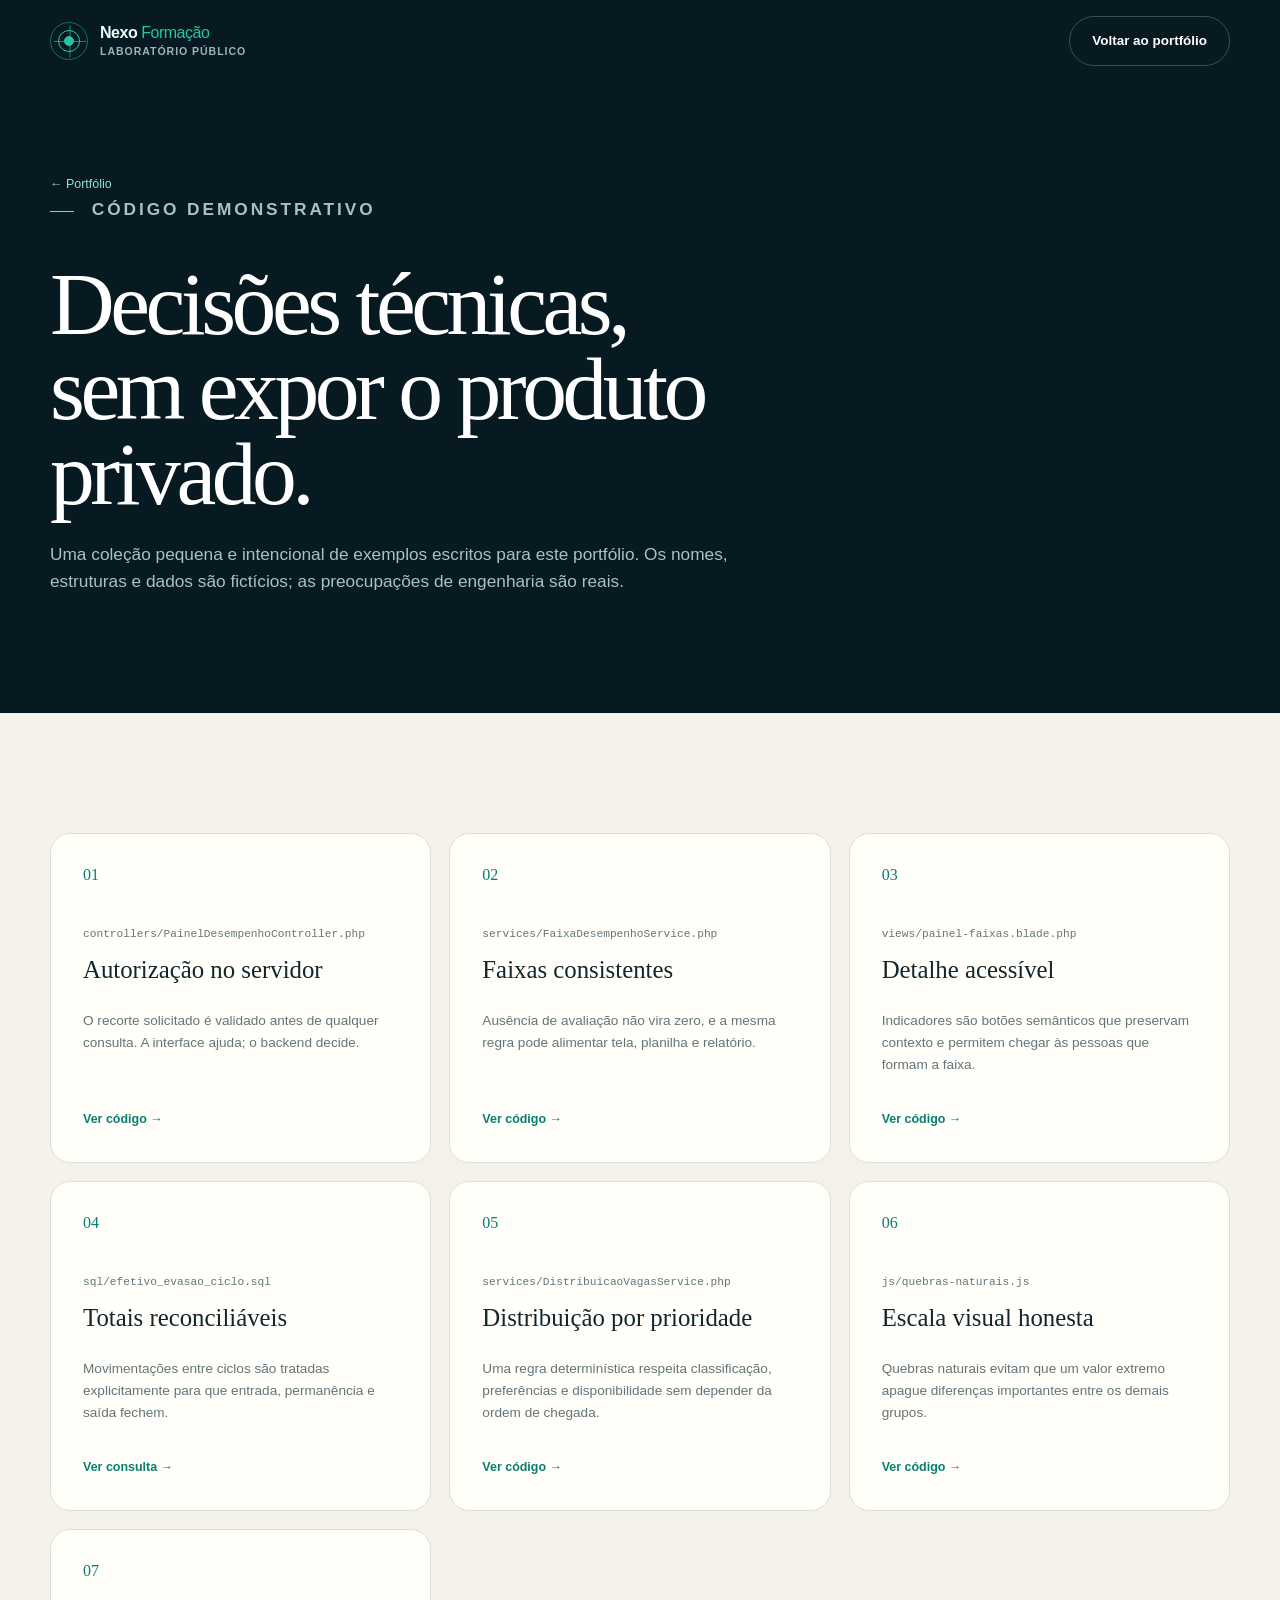
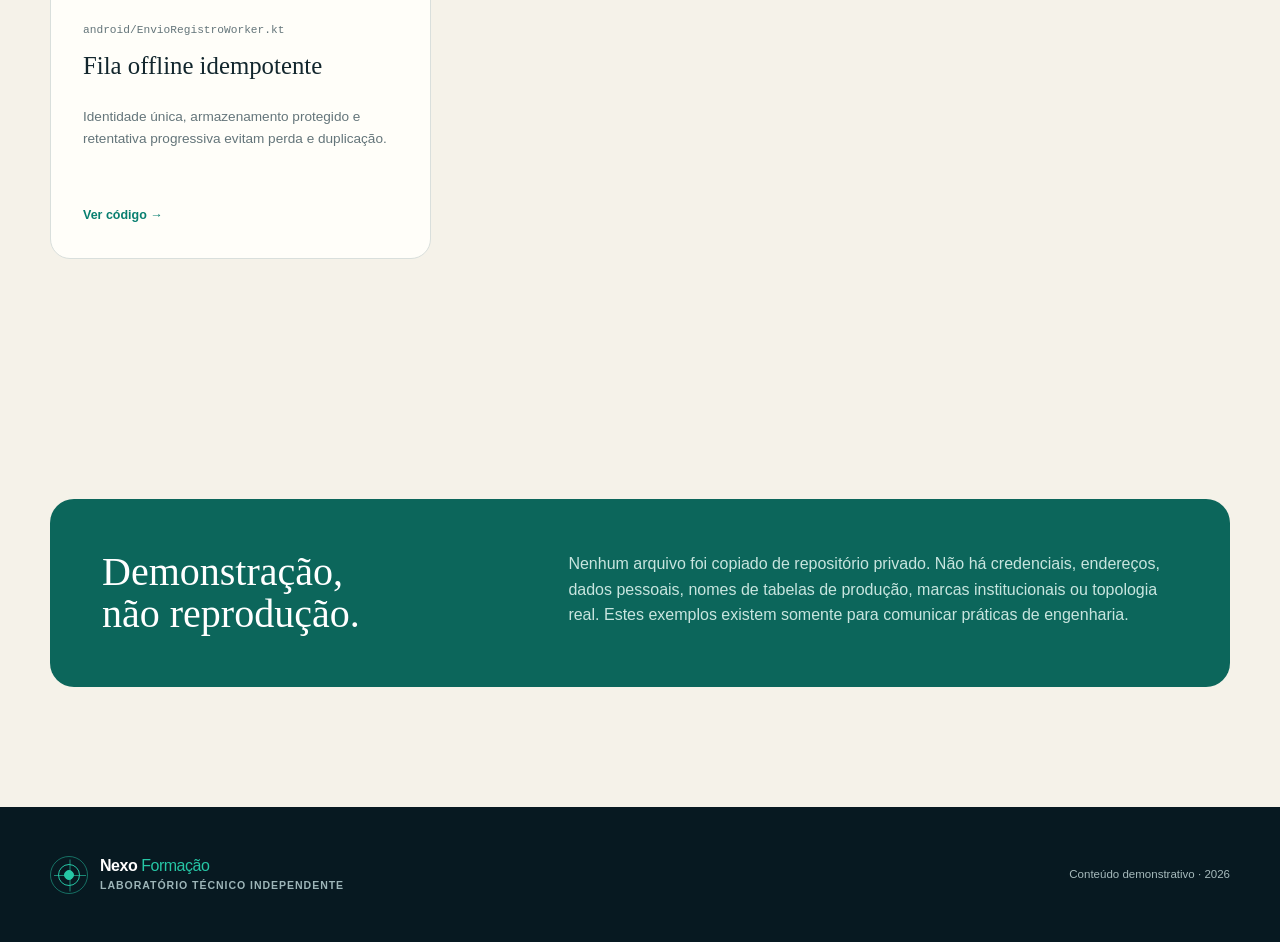
==== commit 92b08a21: "refactor: update portfolio branding from Atalaia & Gavião to Nexo Formação - Changed meta descriptio" ====
--- a/docs/examples/index.html
+++ b/docs/examples/index.html
@@ -3,9 +3,9 @@
 <head>
     <meta charset="utf-8">
     <meta name="viewport" content="width=device-width, initial-scale=1">
-    <meta name="description" content="Exemplos públicos, autorais e sanitizados do portfólio Atalaia e Gavião.">
+    <meta name="description" content="Exemplos públicos, autorais e sanitizados do portfólio Nexo Formação.">
     <meta name="theme-color" content="#071921">
-    <title>Laboratório técnico — Atalaia &amp; Gavião</title>
+    <title>Laboratório técnico — Nexo Formação</title>
     <link rel="icon" href="../assets/favicon.svg" type="image/svg+xml">
     <link rel="stylesheet" href="../assets/styles.css?v=20">
     <style>
@@ -15,7 +15,7 @@
 </head>
 <body>
     <a class="skip-link" href="#conteudo">Ir para o conteúdo</a>
-    <header class="site-header scrolled" data-header><div class="container header-inner"><a class="brand" href="../"><span class="brand-symbol" aria-hidden="true"><i></i><i></i></span><span>Atalaia <b>+</b> Gavião<small>laboratório público</small></span></a><a class="button ghost" href="../">Voltar ao portfólio</a></div></header>
+    <header class="site-header scrolled" data-header><div class="container header-inner"><a class="brand" href="../"><span class="brand-symbol" aria-hidden="true"><i></i><i></i></span><span>Nexo <b>Formação</b><small>laboratório público</small></span></a><a class="button ghost" href="../">Voltar ao portfólio</a></div></header>
     <main id="conteudo">
         <section class="lab-hero"><div class="container"><a class="breadcrumb" href="../">← Portfólio</a><p class="eyebrow"><span></span> Código demonstrativo</p><h1>Decisões técnicas,<br>sem expor o produto privado.</h1><p>Uma coleção pequena e intencional de exemplos escritos para este portfólio. Os nomes, estruturas e dados são fictícios; as preocupações de engenharia são reais.</p></div></section>
         <section class="section"><div class="container"><div class="lab-grid">
@@ -29,6 +29,6 @@
         </div></div></section>
         <section class="section"><div class="container lab-disclosure"><h2>Demonstração,<br>não reprodução.</h2><p>Nenhum arquivo foi copiado de repositório privado. Não há credenciais, endereços, dados pessoais, nomes de tabelas de produção, marcas institucionais ou topologia real. Estes exemplos existem somente para comunicar práticas de engenharia.</p></div></section>
     </main>
-    <footer class="site-footer"><div class="container footer-inner"><div class="brand footer-brand"><span class="brand-symbol" aria-hidden="true"><i></i><i></i></span><span>Atalaia <b>+</b> Gavião<small>laboratório técnico independente</small></span></div><p>Conteúdo demonstrativo · <span data-year>2026</span></p></div></footer>
+    <footer class="site-footer"><div class="container footer-inner"><div class="brand footer-brand"><span class="brand-symbol" aria-hidden="true"><i></i><i></i></span><span>Nexo <b>Formação</b><small>laboratório técnico independente</small></span></div><p>Conteúdo demonstrativo · <span data-year>2026</span></p></div></footer>
 </body>
 </html>
--- a/docs/assets/styles.css
+++ b/docs/assets/styles.css
@@ -17,7 +17,7 @@
 
 * { box-sizing: border-box; }
 html { scroll-behavior: smooth; }
-body { margin: 0; color: var(--ink); background: var(--paper); font-family: Inter, "Segoe UI", Arial, sans-serif; line-height: 1.6; -webkit-font-smoothing: antialiased; }
+body { margin: 0; overflow-x: hidden; color: var(--ink); background: var(--paper); font-family: Inter, "Segoe UI", Arial, sans-serif; line-height: 1.6; -webkit-font-smoothing: antialiased; }
 body.menu-open { overflow: hidden; }
 a { color: inherit; }
 button { font: inherit; }
@@ -50,13 +50,15 @@
 .hero { position: relative; min-height: 860px; overflow: hidden; color: white; background: var(--night); }
 .hero::before { content: ""; position: absolute; inset: 0; opacity: .16; background-image: linear-gradient(rgba(255,255,255,.08) 1px, transparent 1px), linear-gradient(90deg, rgba(255,255,255,.08) 1px, transparent 1px); background-size: 70px 70px; mask-image: linear-gradient(to bottom, black, transparent 85%); }
 .hero-glow { position: absolute; top: -330px; left: 45%; width: 880px; height: 880px; border-radius: 50%; background: radial-gradient(circle, rgba(38,198,165,.22), transparent 68%); }
-.hero-grid { position: relative; z-index: 2; display: grid; min-height: 860px; grid-template-columns: .86fr 1.14fr; align-items: center; gap: 54px; padding-top: 100px; }
+.hero-grid { position: relative; z-index: 2; display: grid; width: min(1380px, calc(100% - 48px)); min-height: 920px; grid-template-columns: minmax(390px, .7fr) minmax(0, 1.3fr); align-items: center; gap: clamp(38px, 4vw, 66px); padding-top: 100px; }
+.hero-grid > * { min-width: 0; }
+.hero-copy { position: relative; z-index: 6; }
 .eyebrow { margin: 0 0 24px; color: #8ee4d4; font-size: .7rem; font-weight: 800; letter-spacing: .17em; text-transform: uppercase; }
 .eyebrow span { display: inline-block; width: 24px; height: 1px; margin: 0 10px 3px 0; background: currentColor; }
 .eyebrow.dark { color: var(--mint-dark); }
 .eyebrow.light { color: #7ee1cf; }
-.hero h1 { margin: 0; font-family: Georgia, "Times New Roman", serif; font-size: clamp(3.5rem, 6vw, 6.8rem); font-weight: 400; line-height: .93; letter-spacing: -.055em; }
-.hero h1 em { color: var(--mint); font-weight: 400; }
+.hero h1 { max-width: 620px; margin: 0; font-family: Georgia, "Times New Roman", serif; font-size: clamp(3.5rem, 5.35vw, 6.15rem); font-weight: 400; line-height: .93; letter-spacing: -.055em; text-wrap: balance; }
+.hero h1 em { display: block; color: var(--mint); font-weight: 400; }
 .hero-lead { max-width: 640px; margin: 30px 0; color: #b7cdd0; font-size: 1.08rem; line-height: 1.75; }
 .hero-actions { display: flex; flex-wrap: wrap; gap: 13px; }
 .button { display: inline-flex; min-height: 50px; align-items: center; justify-content: center; padding: 0 22px; border-radius: 999px; font-size: .84rem; font-weight: 800; text-decoration: none; }
@@ -69,7 +71,11 @@
 .hero-proof strong { font-family: Georgia, serif; font-size: 1.05rem; font-weight: 500; }
 .hero-proof span { margin-top: 4px; color: #7f9da1; font-size: .7rem; }
 
-.hero-console { position: relative; width: min(680px, 100%); overflow: hidden; border: 1px solid rgba(255,255,255,.14); border-radius: 22px; color: var(--ink); background: #edf3f1; box-shadow: 0 45px 100px rgba(0,0,0,.4); transform: perspective(1600px) rotateY(-5deg) rotateX(2deg); transform-origin: left center; }
+.hero-visual { position: relative; min-height: 650px; margin: 0; overflow: hidden; border: 1px solid rgba(255,255,255,.14); border-radius: 30px; background: #06151e; box-shadow: 0 42px 100px rgba(0,0,0,.4); }
+.hero-image { width: 100%; height: 650px; object-fit: cover; object-position: center; filter: saturate(.9) contrast(1.04); }
+.hero-visual figcaption { position: absolute; right: 18px; bottom: 16px; padding: 7px 11px; color: #d0dfe1; border: 1px solid rgba(255,255,255,.16); border-radius: 999px; background: rgba(7,25,33,.82); font-size: .53rem; letter-spacing: .04em; }
+
+.hero-console { position: relative; overflow: hidden; border: 1px solid rgba(255,255,255,.18); border-radius: 22px; color: var(--ink); background: #edf3f1; box-shadow: 0 32px 70px rgba(0,18,25,.18); }
 .demo-label { display: inline-flex; padding: 6px 10px; color: #24594f; border: 1px solid rgba(38,198,165,.35); border-radius: 999px; background: rgba(38,198,165,.12); font-size: .6rem; font-style: normal; font-weight: 800; letter-spacing: .08em; text-transform: uppercase; }
 .hero-console > .demo-label { position: absolute; z-index: 4; right: 16px; bottom: 12px; }
 .console-top { display: flex; height: 66px; align-items: center; gap: 12px; padding: 0 20px; color: white; background: #102d35; }
@@ -125,6 +131,40 @@
 .trust-strip .container { display: flex; min-height: 84px; align-items: center; justify-content: space-between; gap: 30px; }
 .trust-strip ul { display: flex; flex-wrap: wrap; gap: 38px; margin: 0; color: var(--ink); list-style: none; }
 .trust-strip li::before { content: "✦"; margin-right: 8px; color: var(--mint-dark); }
+
+.transformation { background: #edf2ef; }
+.transformation-layout { display: grid; align-items: center; gap: clamp(52px, 7vw, 100px); grid-template-columns: .82fr 1.18fr; }
+.transformation-copy h2 { margin: 0; font-family: Georgia, serif; font-size: clamp(2.8rem, 4.6vw, 4.8rem); font-weight: 400; line-height: 1; letter-spacing: -.045em; }
+.transformation-copy > p:not(.eyebrow) { max-width: 610px; margin: 28px 0 34px; color: var(--muted); }
+.transformation-pillars { display: grid; gap: 1px; border: 1px solid #cdd9d4; background: #cdd9d4; grid-template-columns: 1fr 1fr; }
+.transformation-pillars article { min-height: 132px; padding: 20px; background: rgba(255,255,255,.72); }
+.transformation-pillars span, .transformation-pillars strong, .transformation-pillars small { display: block; }
+.transformation-pillars span { color: var(--mint-dark); font-family: Georgia, serif; font-size: .7rem; }
+.transformation-pillars strong { margin: 12px 0 4px; font-size: .8rem; }
+.transformation-pillars small { color: var(--muted); font-size: .66rem; line-height: 1.5; }
+.transformation-console { width: 100%; transform: perspective(1600px) rotateY(-2deg) rotateX(1deg); transform-origin: left center; }
+
+.journey-showcase { position: relative; overflow: hidden; color: white; background: #061820; }
+.journey-showcase::before { content: ""; position: absolute; inset: 0; opacity: .18; background: radial-gradient(circle at 82% 40%, rgba(38,198,165,.42), transparent 34%), linear-gradient(120deg, transparent 58%, rgba(79,131,227,.12)); }
+.journey-layout { position: relative; display: grid; align-items: center; gap: 74px; grid-template-columns: .72fr 1.28fr; }
+.journey-copy h2 { margin: 0; font-family: Georgia, serif; font-size: clamp(3rem, 5vw, 5.4rem); font-weight: 400; line-height: .98; letter-spacing: -.05em; }
+.journey-copy > p:not(.eyebrow) { max-width: 570px; margin: 28px 0 32px; color: #a9c1c4; }
+.journey-steps { margin: 0; padding: 0; border-top: 1px solid rgba(255,255,255,.11); list-style: none; }
+.journey-steps li { display: grid; gap: 15px; padding: 15px 0; color: #769397; border-bottom: 1px solid rgba(255,255,255,.09); grid-template-columns: 34px 1fr; transition: color .3s, transform .3s; }
+.journey-steps li.active { color: white; transform: translateX(8px); }
+.journey-steps li > span { color: var(--mint); font-family: Georgia, serif; font-size: .76rem; }
+.journey-steps strong, .journey-steps small { display: block; }
+.journey-steps strong { font-size: .88rem; }
+.journey-steps small { color: inherit; font-size: .68rem; }
+.journey-media { position: relative; min-height: 610px; margin: 0; overflow: hidden; border: 1px solid rgba(255,255,255,.14); border-radius: 30px; background: #071921; box-shadow: 0 40px 100px rgba(0,0,0,.36); }
+.journey-media img { width: 100%; height: 610px; object-fit: cover; animation: cinematic-pan 18s ease-in-out infinite alternate; }
+.journey-media::after { content: ""; position: absolute; inset: 0; background: linear-gradient(180deg, transparent 48%, rgba(5,18,25,.94)); pointer-events: none; }
+.journey-scan { position: absolute; z-index: 2; top: 0; bottom: 0; left: -22%; width: 18%; opacity: .45; background: linear-gradient(90deg, transparent, rgba(142,228,212,.34), transparent); transform: skewX(-14deg); animation: scan 7s linear infinite; }
+.journey-media figcaption { position: absolute; z-index: 3; right: 32px; bottom: 30px; left: 32px; display: flex; align-items: end; justify-content: space-between; gap: 25px; }
+.journey-media figcaption span { color: #8bb0b5; font-size: .62rem; letter-spacing: .13em; text-transform: uppercase; }
+.journey-media figcaption strong { max-width: 330px; text-align: right; font-family: Georgia, serif; font-size: 1.45rem; font-weight: 400; }
+@keyframes cinematic-pan { from { transform: scale(1.04) translateX(-1.5%); } to { transform: scale(1.12) translateX(1.5%); } }
+@keyframes scan { from { left: -24%; } to { left: 112%; } }
 
 .section-intro { display: grid; align-items: end; gap: 50px; margin-bottom: 64px; grid-template-columns: 1.05fr .95fr; }
 .section-intro .eyebrow { grid-column: 1 / -1; margin-bottom: -30px; }
@@ -254,6 +294,24 @@
 .mobile-copy ul { display: grid; padding: 20px 0 0; grid-template-columns: 1fr 1fr; border-top: 1px solid #d7dfdc; list-style: none; }
 .mobile-copy li { margin: 6px 0; color: #53666a; font-size: .76rem; }.mobile-copy li::before { content: "✓"; margin-right: 8px; color: var(--mint-dark); }
 
+.field-story { overflow: hidden; background: #e3ebe7; }
+.field-grid { display: grid; align-items: center; gap: 90px; grid-template-columns: .82fr 1.18fr; }
+.field-image { position: relative; min-height: 670px; margin: 0; overflow: hidden; border-radius: 30px; box-shadow: var(--shadow); }
+.field-image::after { content: ""; position: absolute; inset: 0; background: linear-gradient(180deg, transparent 62%, rgba(7,25,33,.82)); pointer-events: none; }
+.field-image img { width: 100%; height: 670px; object-fit: cover; }
+.field-image figcaption { position: absolute; z-index: 2; right: 24px; bottom: 20px; left: 24px; color: #dce9e8; font-size: .58rem; letter-spacing: .04em; }
+.field-copy h2 { max-width: 720px; margin: 0; font-family: Georgia, serif; font-size: clamp(3rem, 5vw, 5.4rem); font-weight: 400; line-height: .98; letter-spacing: -.05em; }
+.field-copy > p:not(.eyebrow):not(.synthetic-note) { max-width: 680px; margin: 30px 0; color: var(--muted); font-size: 1.03rem; }
+.field-sequence { display: grid; margin-top: 42px; border-top: 1px solid #c9d5d0; grid-template-columns: repeat(3, 1fr); }
+.field-sequence article { min-height: 160px; padding: 24px 20px 20px 0; border-right: 1px solid #c9d5d0; }
+.field-sequence article + article { padding-left: 20px; }
+.field-sequence article:last-child { border-right: 0; }
+.field-sequence span, .field-sequence strong, .field-sequence small { display: block; }
+.field-sequence span { color: var(--mint-dark); font-family: Georgia, serif; font-size: .7rem; }
+.field-sequence strong { margin: 18px 0 5px; }
+.field-sequence small { color: var(--muted); line-height: 1.55; }
+.synthetic-note { margin-top: 24px; padding: 14px 18px; color: #31524e; border-left: 3px solid var(--mint-dark); background: rgba(255,255,255,.52); font-size: .68rem; }
+
 .engineering { color: white; background: #071921; }
 .architecture { position: relative; display: grid; align-items: center; gap: 12px; margin: 75px 0; grid-template-columns: 1fr auto 1fr auto 1fr auto 1fr; }
 .architecture article { min-height: 175px; padding: 25px; border: 1px solid rgba(255,255,255,.12); border-radius: 16px; background: rgba(255,255,255,.035); }
@@ -303,9 +361,15 @@
 .reveal.visible { opacity: 1; transform: none; }
 
 @media (max-width: 1100px) {
-    .hero-grid { grid-template-columns: 1fr; padding: 160px 0 100px; }
-    .hero-console { width: 100%; transform: none; }
+    .hero-grid { min-height: 0; grid-template-columns: 1fr; padding: 160px 0 100px; }
+    .hero-visual, .hero-image { min-height: 0; height: auto; }
+    .transformation-layout { grid-template-columns: 1fr; }
+    .transformation-console { width: min(100%, 780px); margin-inline: auto; transform: none; }
     .section-intro, .workflow-grid, .code-grid, .disclosure-grid { gap: 50px; }
+    .journey-layout, .field-grid { gap: 48px; grid-template-columns: 1fr; }
+    .journey-media { min-height: 560px; }
+    .field-image { width: min(100%, 720px); min-height: 560px; }
+    .field-image img { height: 560px; object-position: center 32%; }
     .flow-node.source { left: 20px; }.flow-node.result { right: 20px; }
     .architecture { grid-template-columns: 1fr 1fr; }.architecture > i { display: none; }.architecture-mobile { position: static; grid-column: 1 / -1; }
     .principles { grid-template-columns: 1fr 1fr; }
@@ -319,6 +383,11 @@
     .main-nav.open { display: flex; }.main-nav a { padding: 18px; border-bottom: 1px solid rgba(255,255,255,.1); }.main-nav .nav-cta { margin-top: 18px; text-align: center; }
     .hero h1 { font-size: clamp(3.4rem, 14vw, 5rem); }
     .hero-proof, .section-intro, .workflow-grid, .product-duo, .code-grid, .disclosure-grid, .role-grid { grid-template-columns: 1fr; }
+    .journey-media, .journey-media img { min-height: 470px; height: 470px; }
+    .journey-media figcaption { align-items: flex-start; flex-direction: column; }
+    .journey-media figcaption strong { text-align: left; }
+    .field-sequence { grid-template-columns: 1fr; }
+    .field-sequence article, .field-sequence article + article { min-height: auto; padding: 20px 0; border-right: 0; border-bottom: 1px solid #c9d5d0; }
     .section-intro .eyebrow { margin-bottom: 0; }
     .product-card { min-height: auto; padding: 45px 34px; }.product-card.atalaia { border-radius: var(--radius) var(--radius) 0 0; }.product-card.gaviao { border-radius: 0 0 var(--radius) var(--radius); }
     .flow-canvas { min-height: 620px; }.flow-node.source { top: 35px; left: 50%; transform: translateX(-50%); }.flow-node.process { top: 225px; }.flow-node.result { right: auto; bottom: 35px; left: 50%; transform: translateX(-50%); }.flow-line.one, .flow-line.two { left: 50%; width: 2px; height: 100px; border: 0; border-left: 2px solid #7bcbbb; transform: none; }.flow-line.one { top: 145px; }.flow-line.two { top: 335px; }.flow-pulse.p1 { top: 184px; left: calc(50% - 4px); }.flow-pulse.p2 { right: auto; bottom: 184px; left: calc(50% - 4px); }
@@ -327,11 +396,16 @@
 }
 
 @media (max-width: 560px) {
+    .container { width: calc(100% - 48px); max-width: calc(100% - 48px); }
     .header-inner { min-height: 72px; }.main-nav { inset-block-start: 72px; }.brand small { display: none; }
-    .hero-grid { padding-top: 130px; }.hero { min-height: 0; }.hero h1 { font-size: 3.5rem; }.hero-lead { font-size: .98rem; }.hero-actions { align-items: stretch; flex-direction: column; }.hero-proof { gap: 15px; }.hero-proof span { display: none; }
-    .hero-console { border-radius: 14px; }.console-top { height: 55px; }.console-content { padding: 14px; }.console-body { min-height: 410px; grid-template-columns: 35px 1fr; }.console-nav { gap: 18px; }.console-nav i { width: 10px; height: 10px; }.metric-row { grid-template-columns: 1fr 1fr; }.metric-row article:last-child { display: none; }.chart-card svg { height: 130px; }.record-strip { grid-template-columns: 1fr auto; }.record-strip > span:last-child { display: none; }
+    .hero-grid { width: calc(100% - 48px); padding-top: 118px; overflow: hidden; }.hero { min-height: 0; }.hero-copy { min-width: 0; max-width: 100%; overflow: hidden; }.hero-copy p { overflow-wrap: anywhere; }.hero h1 { max-width: 100%; font-size: clamp(2.35rem, 11.7vw, 2.85rem); line-height: .98; letter-spacing: -.045em; }.hero h1 em { max-width: 100%; overflow-wrap: normal; }.hero-lead { font-size: .92rem; }.hero-actions { width: 100%; align-items: stretch; flex-direction: column; }.hero-actions .button { width: 100%; max-width: 100%; }.hero-proof { gap: 15px; }.hero-proof span { display: none; }
+    .hero .eyebrow { max-width: 100%; font-size: .58rem; letter-spacing: .12em; }
+    .hero-visual { min-height: 0; margin-top: 0; border-radius: 18px; }.hero-image { width: 100%; height: auto; opacity: 1; }.hero-visual figcaption { right: 10px; bottom: 10px; left: 10px; text-align: center; }.hero-console { width: 100%; border-radius: 14px; }.console-top { height: 55px; }.console-content { padding: 14px; }.console-body { min-height: 410px; grid-template-columns: 35px 1fr; }.console-nav { gap: 18px; }.console-nav i { width: 10px; height: 10px; }.metric-row { grid-template-columns: 1fr 1fr; }.metric-row article:last-child { display: none; }.chart-card svg { height: 130px; }.record-strip { grid-template-columns: 1fr auto; }.record-strip > span:last-child { display: none; }
+    .transformation-pillars { grid-template-columns: 1fr; }
     .trust-strip .container { align-items: flex-start; flex-direction: column; gap: 8px; padding: 22px 0; }.trust-strip p { margin: 0; }.trust-strip ul { gap: 9px 18px; padding: 0; }
-    .section-intro h2, .workflow-copy h2, .code-copy h2, .disclosure h2 { font-size: 2.65rem; }
+    .section-intro h2, .workflow-copy h2, .code-copy h2, .disclosure h2, .journey-copy h2, .field-copy h2 { font-size: 2.65rem; }
+    .journey-media, .journey-media img { min-height: 400px; height: 400px; }.journey-media figcaption { right: 20px; bottom: 20px; left: 20px; }.journey-media figcaption strong { font-size: 1.15rem; }
+    .field-image, .field-image img { min-height: 480px; height: 480px; }
     .product-card h3 { font-size: 2rem; }.product-mark { margin-bottom: 30px; }
     .demo-tabs { overflow-x: auto; }.demo-tabs button { white-space: nowrap; }.demo-panel { min-height: 0; padding: 15px; }.mock-toolbar { align-items: flex-start; flex-direction: column; gap: 10px; }.mock-kpis { grid-template-columns: 1fr 1fr; }.mock-kpis article { padding: 13px; }.mock-kpis strong { font-size: 1.5rem; }.mock-donut { grid-template-columns: 1fr; }.mobile-panel { padding: 25px 15px; }.mobile-copy ul { grid-template-columns: 1fr; }
     .architecture, .principles, .role-grid { grid-template-columns: 1fr; }.architecture article { min-height: auto; }.architecture-mobile { grid-column: auto; }.principles article { min-height: auto; }
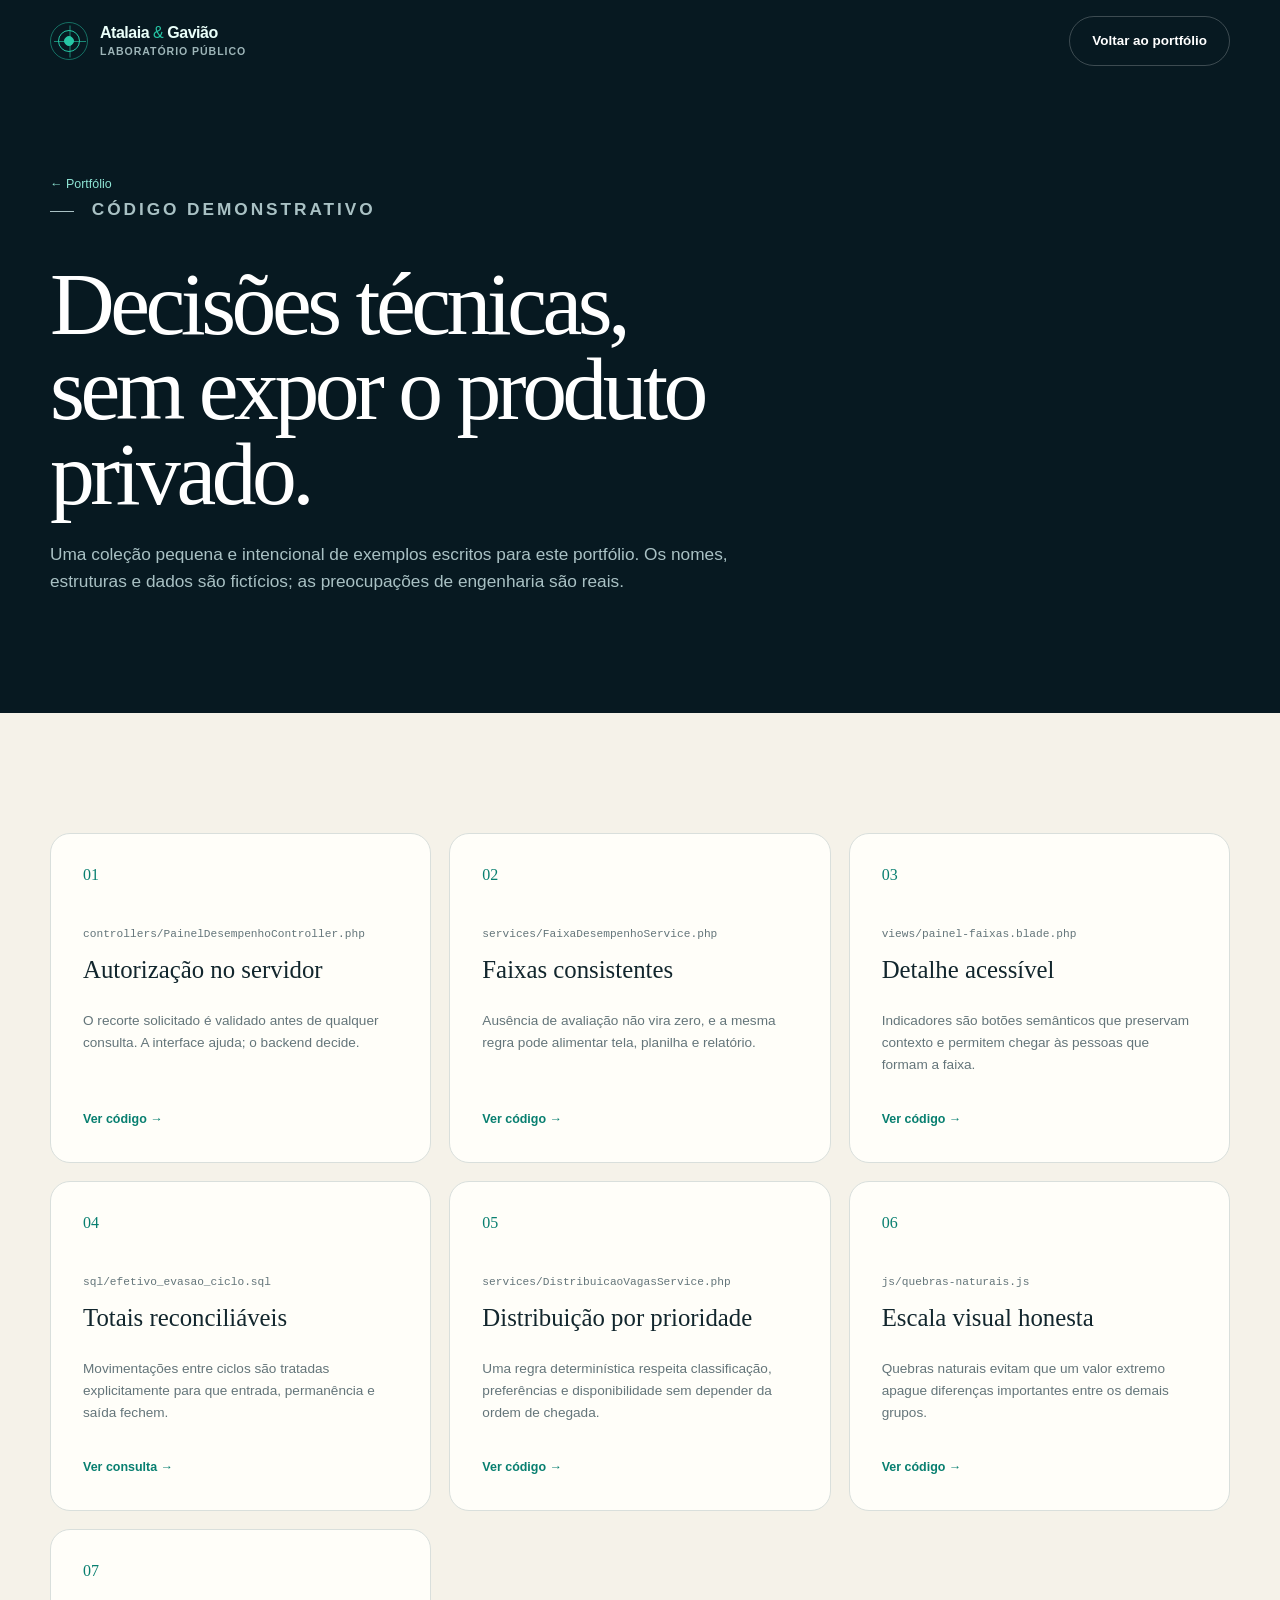
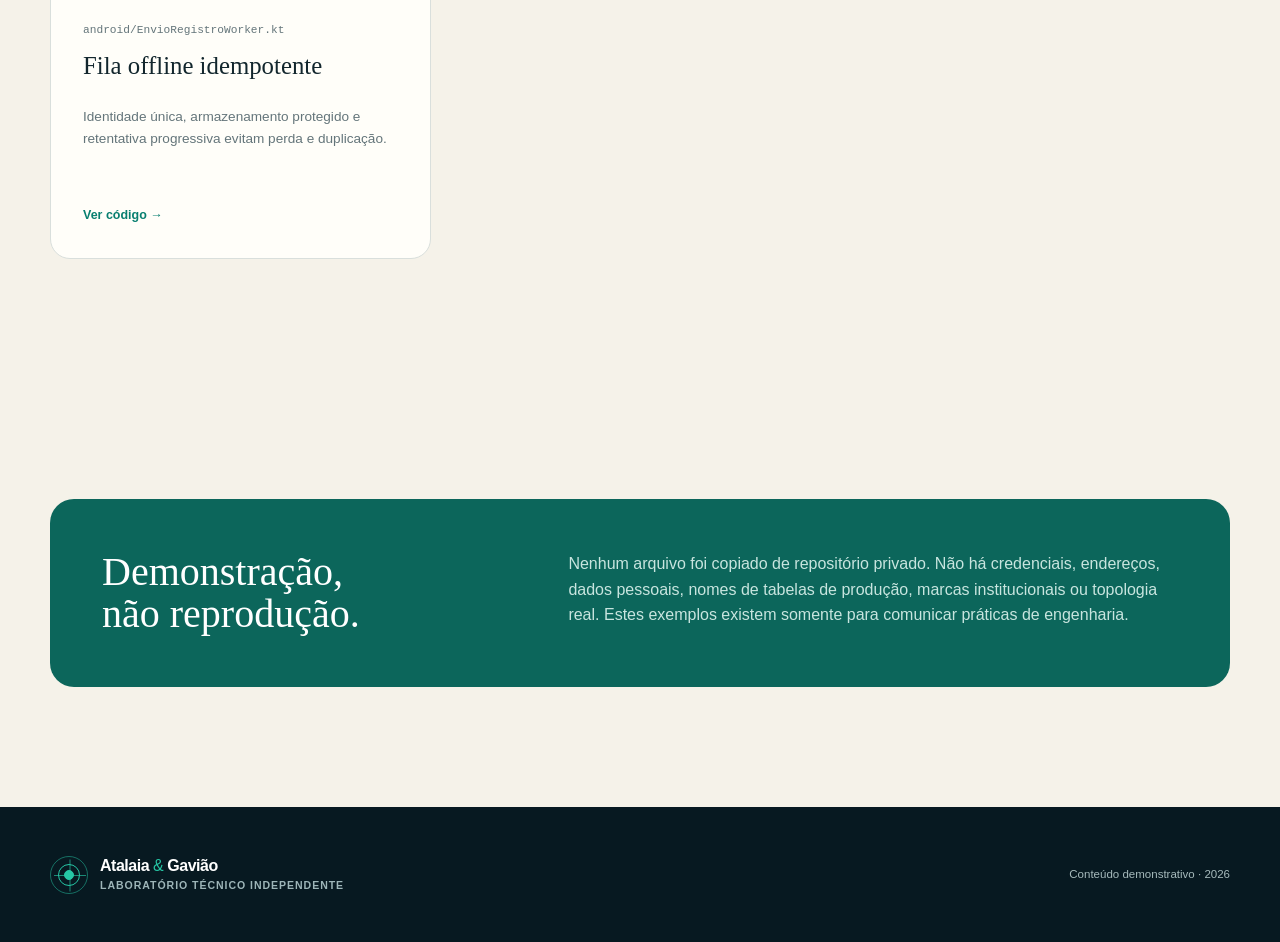
==== commit efd02f73: "refactor: update portfolio references from Nexo Formação to Atalaia e Gavião - Changed meta descript" ====
--- a/docs/examples/index.html
+++ b/docs/examples/index.html
@@ -3,9 +3,9 @@
 <head>
     <meta charset="utf-8">
     <meta name="viewport" content="width=device-width, initial-scale=1">
-    <meta name="description" content="Exemplos públicos, autorais e sanitizados do portfólio Nexo Formação.">
+    <meta name="description" content="Exemplos públicos, autorais e sanitizados do portfólio Atalaia e Gavião.">
     <meta name="theme-color" content="#071921">
-    <title>Laboratório técnico — Nexo Formação</title>
+    <title>Laboratório técnico — Atalaia e Gavião</title>
     <link rel="icon" href="../assets/favicon.svg" type="image/svg+xml">
     <link rel="stylesheet" href="../assets/styles.css?v=20">
     <style>
@@ -15,7 +15,7 @@
 </head>
 <body>
     <a class="skip-link" href="#conteudo">Ir para o conteúdo</a>
-    <header class="site-header scrolled" data-header><div class="container header-inner"><a class="brand" href="../"><span class="brand-symbol" aria-hidden="true"><i></i><i></i></span><span>Nexo <b>Formação</b><small>laboratório público</small></span></a><a class="button ghost" href="../">Voltar ao portfólio</a></div></header>
+    <header class="site-header scrolled" data-header><div class="container header-inner"><a class="brand" href="../"><span class="brand-symbol" aria-hidden="true"><i></i><i></i></span><span>Atalaia <b>&amp;</b> Gavião<small>laboratório público</small></span></a><a class="button ghost" href="../">Voltar ao portfólio</a></div></header>
     <main id="conteudo">
         <section class="lab-hero"><div class="container"><a class="breadcrumb" href="../">← Portfólio</a><p class="eyebrow"><span></span> Código demonstrativo</p><h1>Decisões técnicas,<br>sem expor o produto privado.</h1><p>Uma coleção pequena e intencional de exemplos escritos para este portfólio. Os nomes, estruturas e dados são fictícios; as preocupações de engenharia são reais.</p></div></section>
         <section class="section"><div class="container"><div class="lab-grid">
@@ -29,6 +29,6 @@
         </div></div></section>
         <section class="section"><div class="container lab-disclosure"><h2>Demonstração,<br>não reprodução.</h2><p>Nenhum arquivo foi copiado de repositório privado. Não há credenciais, endereços, dados pessoais, nomes de tabelas de produção, marcas institucionais ou topologia real. Estes exemplos existem somente para comunicar práticas de engenharia.</p></div></section>
     </main>
-    <footer class="site-footer"><div class="container footer-inner"><div class="brand footer-brand"><span class="brand-symbol" aria-hidden="true"><i></i><i></i></span><span>Nexo <b>Formação</b><small>laboratório técnico independente</small></span></div><p>Conteúdo demonstrativo · <span data-year>2026</span></p></div></footer>
+    <footer class="site-footer"><div class="container footer-inner"><div class="brand footer-brand"><span class="brand-symbol" aria-hidden="true"><i></i><i></i></span><span>Atalaia <b>&amp;</b> Gavião<small>laboratório técnico independente</small></span></div><p>Conteúdo demonstrativo · <span data-year>2026</span></p></div></footer>
 </body>
 </html>
--- a/docs/assets/styles.css
+++ b/docs/assets/styles.css
@@ -48,8 +48,9 @@
 .menu-button span { display: block; height: 2px; margin: 5px 0; background: white; }
 
 .hero { position: relative; min-height: 860px; overflow: hidden; color: white; background: var(--night); }
-.hero::before { content: ""; position: absolute; inset: 0; opacity: .16; background-image: linear-gradient(rgba(255,255,255,.08) 1px, transparent 1px), linear-gradient(90deg, rgba(255,255,255,.08) 1px, transparent 1px); background-size: 70px 70px; mask-image: linear-gradient(to bottom, black, transparent 85%); }
-.hero-glow { position: absolute; top: -330px; left: 45%; width: 880px; height: 880px; border-radius: 50%; background: radial-gradient(circle, rgba(38,198,165,.22), transparent 68%); }
+.hero::before { content: ""; position: absolute; z-index: 1; inset: 0; opacity: .13; background-image: linear-gradient(rgba(255,255,255,.08) 1px, transparent 1px), linear-gradient(90deg, rgba(255,255,255,.08) 1px, transparent 1px); background-size: 70px 70px; mask-image: linear-gradient(to bottom, black, transparent 85%); }
+.hero::after { content: ""; position: absolute; z-index: 0; inset: 0; background-image: linear-gradient(90deg, rgba(7,25,33,.48) 0%, rgba(7,25,33,.38) 32%, rgba(7,25,33,.58) 64%, rgba(7,25,33,.88) 100%), linear-gradient(180deg, rgba(7,25,33,.05), rgba(7,25,33,.48)), url("media/hero-rede-distribuida.png"); background-position: center, center, center; background-size: cover; filter: saturate(.86) contrast(1.04); opacity: .82; transform: scaleX(-1); }
+.hero-glow { position: absolute; z-index: 1; top: -330px; left: 45%; width: 880px; height: 880px; border-radius: 50%; background: radial-gradient(circle, rgba(38,198,165,.2), transparent 68%); }
 .hero-grid { position: relative; z-index: 2; display: grid; width: min(1380px, calc(100% - 48px)); min-height: 920px; grid-template-columns: minmax(390px, .7fr) minmax(0, 1.3fr); align-items: center; gap: clamp(38px, 4vw, 66px); padding-top: 100px; }
 .hero-grid > * { min-width: 0; }
 .hero-copy { position: relative; z-index: 6; }
@@ -74,6 +75,23 @@
 .hero-visual { position: relative; min-height: 650px; margin: 0; overflow: hidden; border: 1px solid rgba(255,255,255,.14); border-radius: 30px; background: #06151e; box-shadow: 0 42px 100px rgba(0,0,0,.4); }
 .hero-image { width: 100%; height: 650px; object-fit: cover; object-position: center; filter: saturate(.9) contrast(1.04); }
 .hero-visual figcaption { position: absolute; right: 18px; bottom: 16px; padding: 7px 11px; color: #d0dfe1; border: 1px solid rgba(255,255,255,.16); border-radius: 999px; background: rgba(7,25,33,.82); font-size: .53rem; letter-spacing: .04em; }
+.hero-showcase { overflow: visible; border: 0; background: transparent; box-shadow: none; isolation: isolate; perspective: 1600px; }
+.showcase-orbit { position: absolute; z-index: -1; top: 50%; left: 54%; width: 600px; max-width: 92%; aspect-ratio: 1; border: 1px solid rgba(79,202,177,.13); border-radius: 50%; transform: translate(-50%, -50%); }
+.showcase-orbit::before, .showcase-orbit::after { content: ""; position: absolute; border: 1px solid rgba(79,202,177,.1); border-radius: 50%; }
+.showcase-orbit::before { inset: 12%; }.showcase-orbit::after { inset: 29%; }
+.showcase-browser { position: absolute; z-index: 2; top: 94px; right: 0; width: 91%; margin: 0; overflow: hidden; border: 1px solid rgba(255,255,255,.25); border-radius: 18px; background: #eff3f2; box-shadow: 0 38px 80px rgba(0,0,0,.42); transform: rotateY(-5deg) rotateX(1deg); transform-origin: left center; transition: transform .75s cubic-bezier(.2,.8,.2,1), box-shadow .75s ease; }
+.showcase-window { display: flex; height: 40px; align-items: center; gap: 7px; padding: 0 14px; color: #64777b; background: #f7f9f8; }
+.showcase-window span { width: 9px; height: 9px; border-radius: 50%; background: #d56a50; }.showcase-window span:nth-child(2) { background: #e1b541; }.showcase-window span:nth-child(3) { background: #8cbcb0; }
+.showcase-window small { margin-left: auto; font-size: .56rem; font-weight: 700; letter-spacing: .03em; }
+.showcase-browser img { display: block; width: 100%; height: auto; }
+.showcase-mobile { position: absolute; z-index: 4; bottom: 88px; left: 1%; width: 18%; max-width: 145px; margin: 0; padding: 6px; border: 1px solid #3a5360; border-radius: 22px; background: #071725; box-shadow: 0 28px 58px rgba(0,0,0,.5); transform: rotate(-3deg); transition: transform .75s cubic-bezier(.2,.8,.2,1), box-shadow .75s ease; }
+.showcase-mobile img { display: block; width: 100%; height: 310px; object-fit: cover; object-position: top; border-radius: 17px; }
+.showcase-speaker { position: absolute; z-index: 2; top: 12px; left: 50%; width: 38px; height: 4px; border-radius: 999px; background: #203846; transform: translateX(-50%); }
+.showcase-tag { position: absolute; z-index: 5; display: inline-flex; align-items: baseline; gap: 7px; padding: 8px 13px; color: white; border: 1px solid rgba(255,255,255,.18); border-radius: 999px; box-shadow: 0 8px 22px rgba(0,0,0,.26); font-size: .63rem; white-space: nowrap; backdrop-filter: blur(10px); }
+.showcase-tag strong { font-size: .67rem; text-transform: uppercase; }.showcase-tag-web { top: 66px; right: 5%; background: rgba(16,103,86,.92); }.showcase-tag-mobile { right: -8px; bottom: 52px; background: rgba(21,111,157,.94); }
+.showcase-caption { position: absolute; z-index: 5; right: 0; bottom: 2px; margin: 0; color: #7f9da1; font-size: .54rem; letter-spacing: .04em; }
+.hero-showcase:hover .showcase-browser { box-shadow: 0 46px 95px rgba(0,0,0,.48); transform: rotateY(0) rotateX(0) translateY(-5px); }
+.hero-showcase:hover .showcase-mobile { box-shadow: 0 34px 68px rgba(0,0,0,.58); transform: rotate(0) translate(-4px,-12px); }
 
 .hero-console { position: relative; overflow: hidden; border: 1px solid rgba(255,255,255,.18); border-radius: 22px; color: var(--ink); background: #edf3f1; box-shadow: 0 32px 70px rgba(0,18,25,.18); }
 .demo-label { display: inline-flex; padding: 6px 10px; color: #24594f; border: 1px solid rgba(38,198,165,.35); border-radius: 999px; background: rgba(38,198,165,.12); font-size: .6rem; font-style: normal; font-weight: 800; letter-spacing: .08em; text-transform: uppercase; }
@@ -133,37 +151,48 @@
 .trust-strip li::before { content: "✦"; margin-right: 8px; color: var(--mint-dark); }
 
 .transformation { background: #edf2ef; }
-.transformation-layout { display: grid; align-items: center; gap: clamp(52px, 7vw, 100px); grid-template-columns: .82fr 1.18fr; }
-.transformation-copy h2 { margin: 0; font-family: Georgia, serif; font-size: clamp(2.8rem, 4.6vw, 4.8rem); font-weight: 400; line-height: 1; letter-spacing: -.045em; }
-.transformation-copy > p:not(.eyebrow) { max-width: 610px; margin: 28px 0 34px; color: var(--muted); }
+.transformation-layout { display: block; }
+.transformation-heading { display: grid; align-items: end; gap: 28px; margin-bottom: clamp(42px, 5vw, 70px); grid-template-columns: minmax(180px, .28fr) minmax(0, 1.72fr); }
+.transformation-heading .eyebrow { align-self: start; margin-top: 12px; }
+.transformation-heading h2 { max-width: 1160px; margin: 0; font-family: Georgia, serif; font-size: clamp(3.25rem, 5.6vw, 6rem); font-weight: 400; line-height: .94; letter-spacing: -.05em; }
+.transformation-body { display: grid; align-items: center; gap: clamp(36px, 5vw, 76px); grid-template-columns: minmax(280px, .58fr) minmax(0, 1.42fr); }
+.transformation-copy > p { max-width: 470px; margin: 0 0 28px; color: var(--muted); font-size: .96rem; line-height: 1.7; }
 .transformation-pillars { display: grid; gap: 1px; border: 1px solid #cdd9d4; background: #cdd9d4; grid-template-columns: 1fr 1fr; }
-.transformation-pillars article { min-height: 132px; padding: 20px; background: rgba(255,255,255,.72); }
+.transformation-pillars article { min-height: 112px; padding: 17px 18px; background: rgba(255,255,255,.72); }
 .transformation-pillars span, .transformation-pillars strong, .transformation-pillars small { display: block; }
 .transformation-pillars span { color: var(--mint-dark); font-family: Georgia, serif; font-size: .7rem; }
-.transformation-pillars strong { margin: 12px 0 4px; font-size: .8rem; }
+.transformation-pillars strong { margin: 9px 0 3px; font-size: .78rem; }
 .transformation-pillars small { color: var(--muted); font-size: .66rem; line-height: 1.5; }
 .transformation-console { width: 100%; transform: perspective(1600px) rotateY(-2deg) rotateX(1deg); transform-origin: left center; }
+.transformation-figure { position: relative; width: 100%; margin: 0; overflow: hidden; border: 1px solid #cbd8d3; border-radius: 22px; background: white; box-shadow: 0 34px 80px rgba(0,18,25,.16); transform: perspective(1600px) rotateY(-1deg) rotateX(.4deg); transform-origin: left center; }
+.transformation-figure img { width: 100%; height: auto; }
 
 .journey-showcase { position: relative; overflow: hidden; color: white; background: #061820; }
 .journey-showcase::before { content: ""; position: absolute; inset: 0; opacity: .18; background: radial-gradient(circle at 82% 40%, rgba(38,198,165,.42), transparent 34%), linear-gradient(120deg, transparent 58%, rgba(79,131,227,.12)); }
-.journey-layout { position: relative; display: grid; align-items: center; gap: 74px; grid-template-columns: .72fr 1.28fr; }
-.journey-copy h2 { margin: 0; font-family: Georgia, serif; font-size: clamp(3rem, 5vw, 5.4rem); font-weight: 400; line-height: .98; letter-spacing: -.05em; }
-.journey-copy > p:not(.eyebrow) { max-width: 570px; margin: 28px 0 32px; color: #a9c1c4; }
+.journey-layout { position: relative; display: block; }
+.journey-heading { display: grid; align-items: end; gap: 28px; margin-bottom: clamp(42px, 5vw, 68px); grid-template-columns: minmax(180px, .28fr) minmax(0, 1.72fr); }
+.journey-heading .eyebrow { align-self: start; margin-top: 12px; }
+.journey-heading h2 { max-width: 1160px; margin: 0; font-family: Georgia, serif; font-size: clamp(3.25rem, 5.6vw, 6rem); font-weight: 400; line-height: .94; letter-spacing: -.05em; }
+.journey-body { display: grid; align-items: center; gap: clamp(36px, 5vw, 76px); grid-template-columns: minmax(285px, .58fr) minmax(0, 1.42fr); }
+.journey-copy > p { max-width: 470px; margin: 0 0 26px; color: #a9c1c4; font-size: .96rem; line-height: 1.7; }
 .journey-steps { margin: 0; padding: 0; border-top: 1px solid rgba(255,255,255,.11); list-style: none; }
-.journey-steps li { display: grid; gap: 15px; padding: 15px 0; color: #769397; border-bottom: 1px solid rgba(255,255,255,.09); grid-template-columns: 34px 1fr; transition: color .3s, transform .3s; }
+.journey-steps li { display: grid; gap: 12px; padding: 13px 0; color: #769397; border-bottom: 1px solid rgba(255,255,255,.09); grid-template-columns: 30px 1fr; transition: color .3s, transform .3s; }
 .journey-steps li.active { color: white; transform: translateX(8px); }
 .journey-steps li > span { color: var(--mint); font-family: Georgia, serif; font-size: .76rem; }
 .journey-steps strong, .journey-steps small { display: block; }
 .journey-steps strong { font-size: .88rem; }
 .journey-steps small { color: inherit; font-size: .68rem; }
-.journey-media { position: relative; min-height: 610px; margin: 0; overflow: hidden; border: 1px solid rgba(255,255,255,.14); border-radius: 30px; background: #071921; box-shadow: 0 40px 100px rgba(0,0,0,.36); }
-.journey-media img { width: 100%; height: 610px; object-fit: cover; animation: cinematic-pan 18s ease-in-out infinite alternate; }
+.journey-media { position: relative; min-height: 0; aspect-ratio: 16 / 9; margin: 0; overflow: hidden; border: 1px solid rgba(255,255,255,.14); border-radius: 30px; background: #071921; box-shadow: 0 40px 100px rgba(0,0,0,.36); }
+.journey-media .journey-image { position: absolute; inset: 0; width: 100%; height: 100%; padding: 10px; object-fit: contain; opacity: 0; transform: scale(1); transition: opacity .75s ease, transform 1.2s ease; }
+.journey-media .journey-image.active { opacity: 1; transform: scale(1.005); }
+.journey-media .journey-image:nth-child(1) { object-position: center; }
+.journey-media .journey-image:nth-child(2) { object-position: center; }
+.journey-media .journey-image:nth-child(3) { object-position: center; }
 .journey-media::after { content: ""; position: absolute; inset: 0; background: linear-gradient(180deg, transparent 48%, rgba(5,18,25,.94)); pointer-events: none; }
 .journey-scan { position: absolute; z-index: 2; top: 0; bottom: 0; left: -22%; width: 18%; opacity: .45; background: linear-gradient(90deg, transparent, rgba(142,228,212,.34), transparent); transform: skewX(-14deg); animation: scan 7s linear infinite; }
 .journey-media figcaption { position: absolute; z-index: 3; right: 32px; bottom: 30px; left: 32px; display: flex; align-items: end; justify-content: space-between; gap: 25px; }
 .journey-media figcaption span { color: #8bb0b5; font-size: .62rem; letter-spacing: .13em; text-transform: uppercase; }
 .journey-media figcaption strong { max-width: 330px; text-align: right; font-family: Georgia, serif; font-size: 1.45rem; font-weight: 400; }
-@keyframes cinematic-pan { from { transform: scale(1.04) translateX(-1.5%); } to { transform: scale(1.12) translateX(1.5%); } }
 @keyframes scan { from { left: -24%; } to { left: 112%; } }
 
 .section-intro { display: grid; align-items: end; gap: 50px; margin-bottom: 64px; grid-template-columns: 1.05fr .95fr; }
@@ -171,12 +200,17 @@
 .section-intro h2, .workflow-copy h2, .code-copy h2, .disclosure h2 { margin: 0; font-family: Georgia, serif; font-size: clamp(2.8rem, 5vw, 5rem); font-weight: 400; line-height: 1.02; letter-spacing: -.045em; }
 .section-intro > p:last-child, .workflow-copy > p, .code-copy > p { margin: 0; color: var(--muted); font-size: 1.03rem; line-height: 1.8; }
 .product-story { background: var(--paper); }
-.product-duo { display: grid; grid-template-columns: 1fr 1fr; }
-.product-card { position: relative; min-height: 530px; padding: 60px; overflow: hidden; color: white; }
+.product-duo { display: grid; gap: 2px; grid-template-columns: 1fr 1fr; }
+.product-card { position: relative; min-width: 0; overflow: hidden; color: white; }
 .product-card.atalaia { border-radius: var(--radius) 0 0 var(--radius); background: #0d5e55; }
 .product-card.gaviao { border-radius: 0 var(--radius) var(--radius) 0; background: #102c37; }
-.product-card::after { content: ""; position: absolute; right: -90px; bottom: -100px; width: 300px; height: 300px; border: 1px solid rgba(255,255,255,.12); border-radius: 50%; box-shadow: 0 0 0 52px rgba(255,255,255,.025), 0 0 0 104px rgba(255,255,255,.02); }
-.product-index { position: absolute; top: 28px; right: 30px; color: rgba(255,255,255,.32); font-family: Georgia, serif; font-size: 1rem; }
+.product-card::after { content: ""; position: absolute; right: -90px; bottom: -100px; width: 300px; height: 300px; pointer-events: none; border: 1px solid rgba(255,255,255,.12); border-radius: 50%; box-shadow: 0 0 0 52px rgba(255,255,255,.025), 0 0 0 104px rgba(255,255,255,.02); }
+.product-visual { position: relative; aspect-ratio: 16 / 9; margin: 0; overflow: hidden; background: #071921; }
+.product-visual::after { content: ""; position: absolute; inset: 0; background: linear-gradient(180deg, transparent 52%, rgba(5,20,27,.82)); }
+.product-visual img { width: 100%; height: 100%; object-fit: cover; transition: transform .8s cubic-bezier(.2,.8,.2,1); }
+.product-card:hover .product-visual img { transform: scale(1.035); }
+.product-index { position: absolute; z-index: 2; top: 22px; right: 24px; display: grid; width: 44px; height: 44px; place-items: center; color: white; border: 1px solid rgba(255,255,255,.28); border-radius: 50%; background: rgba(7,25,33,.72); font-family: Georgia, serif; font-size: .78rem; backdrop-filter: blur(8px); }
+.product-content { position: relative; z-index: 1; min-height: 335px; padding: 38px 42px 40px; }
 .product-mark { position: relative; width: 84px; height: 84px; margin-bottom: 55px; }
 .product-mark.tower i { position: absolute; left: 34px; width: 16px; border: 2px solid #91e5d5; border-radius: 50%; aspect-ratio: 1; }
 .product-mark.tower i:nth-child(1) { top: 4px; }
@@ -186,40 +220,59 @@
 .product-mark.eye { width: 108px; }
 .product-mark.eye::before { content: ""; position: absolute; inset: 13px 0; border: 2px solid #82c2dc; border-radius: 70% 0 70% 0; transform: rotate(45deg); }
 .product-mark.eye i { position: absolute; top: 30px; left: 41px; width: 26px; height: 26px; border: 7px solid #82c2dc; border-radius: 50%; }
-.product-card .eyebrow { margin-bottom: 12px; }
-.product-card h3 { max-width: 470px; margin: 0; font-family: Georgia, serif; font-size: 2.5rem; font-weight: 400; line-height: 1.1; }
-.product-card > p:not(.eyebrow) { max-width: 480px; color: #c3d8d9; }
-.product-card ul { margin: 28px 0 0; padding: 24px 0 0; border-top: 1px solid rgba(255,255,255,.13); list-style: none; }
+.product-card .eyebrow { margin-bottom: 10px; }
+.product-card h3 { max-width: 470px; margin: 0; font-family: Georgia, serif; font-size: clamp(2rem, 3vw, 2.75rem); font-weight: 400; line-height: 1.06; }
+.product-content > p:not(.eyebrow) { max-width: 510px; margin: 18px 0 0; color: #c3d8d9; }
+.product-card ul { display: grid; gap: 8px; margin: 25px 0 0; padding: 21px 0 0; border-top: 1px solid rgba(255,255,255,.13); grid-template-columns: repeat(3, 1fr); list-style: none; }
 .product-card li { margin: 9px 0; color: #dce8e8; font-size: .86rem; }
-.product-card li::before { content: "→"; margin-right: 10px; color: var(--mint); }
-
-.workflow-section { background: var(--white); }
-.workflow-grid { display: grid; align-items: center; gap: 90px; grid-template-columns: .8fr 1.2fr; }
-.workflow-copy h2 { font-size: clamp(2.8rem, 4.6vw, 4.5rem); }
-.workflow-copy > p { margin: 25px 0 35px; }
-.workflow-list { margin: 0; padding: 0; list-style: none; }
-.workflow-list li { display: flex; gap: 18px; padding: 14px 0; color: #899596; border-top: 1px solid #e0e5e2; }
-.workflow-list li.active { color: var(--ink); }
-.workflow-list li > span { color: var(--mint-dark); font-family: Georgia, serif; font-size: .75rem; }
-.workflow-list strong, .workflow-list small { display: block; }
-.workflow-list strong { font-size: .9rem; }
-.workflow-list small { color: var(--muted); }
-.flow-canvas { position: relative; display: flex; min-height: 480px; align-items: center; justify-content: center; border: 1px solid #dce3df; border-radius: var(--radius); background-image: radial-gradient(#cbd8d3 1px, transparent 1px); background-size: 22px 22px; }
-.flow-node { position: absolute; z-index: 2; width: 190px; padding: 20px; border: 1px solid #d2ddda; border-radius: 14px; background: white; box-shadow: 0 15px 45px rgba(18,38,45,.09); }
-.flow-node span, .flow-node strong, .flow-node small { display: block; }
-.flow-node span { color: var(--mint-dark); font-size: .58rem; font-weight: 800; text-transform: uppercase; }
-.flow-node strong { margin: 6px 0 2px; font-size: .85rem; }
-.flow-node small { color: var(--muted); font-size: .65rem; }
-.flow-node.source { top: 42px; left: 40px; }
-.flow-node.process { top: 194px; left: 50%; transform: translateX(-50%); }
-.flow-node.result { right: 40px; bottom: 42px; }
-.flow-line { position: absolute; z-index: 1; width: 190px; height: 120px; border-right: 2px solid #7bcbbb; border-bottom: 2px solid #7bcbbb; border-radius: 0 0 30px; }
-.flow-line.one { top: 102px; left: 178px; transform: rotate(18deg); }
-.flow-line.two { right: 172px; bottom: 103px; transform: rotate(18deg); }
-.flow-pulse { position: absolute; z-index: 3; width: 9px; height: 9px; border-radius: 50%; background: var(--coral); box-shadow: 0 0 0 6px rgba(255,116,91,.14); animation: pulse 2.6s infinite ease-in-out; }
-.flow-pulse.p1 { top: 170px; left: 38%; }
-.flow-pulse.p2 { right: 34%; bottom: 164px; animation-delay: 1.3s; }
-@keyframes pulse { 50% { transform: scale(1.55); } }
+.product-card li::before { content: "→"; display: block; margin-bottom: 5px; color: var(--mint); }
+
+.workflow-section { position: relative; overflow: hidden; color: white; background: #071921; }
+.workflow-section::before { content: ""; position: absolute; inset: 0; opacity: .2; background-image: linear-gradient(rgba(126,225,207,.12) 1px, transparent 1px), linear-gradient(90deg, rgba(126,225,207,.12) 1px, transparent 1px), radial-gradient(circle at 74% 36%, rgba(38,198,165,.32), transparent 30%); background-size: 52px 52px, 52px 52px, auto; mask-image: linear-gradient(black, transparent 94%); }
+.operation-layout { position: relative; }
+.operation-heading { display: grid; align-items: end; gap: 34px; margin-bottom: 58px; grid-template-columns: minmax(180px,.26fr) minmax(0,1.05fr) minmax(280px,.69fr); }
+.operation-heading .eyebrow { align-self: start; margin-top: 12px; }
+.operation-heading h2 { margin: 0; font-family: Georgia, serif; font-size: clamp(3.2rem,5.3vw,5.8rem); font-weight: 400; line-height: .94; letter-spacing: -.05em; }
+.operation-heading > p:last-child { margin: 0; color: #a9c1c4; font-size: 1rem; line-height: 1.75; }
+.operation-board { position: relative; padding: 48px 30px; overflow: hidden; border: 1px solid rgba(142,228,212,.2); border-radius: 26px; background: rgba(3,18,25,.78); box-shadow: 0 38px 90px rgba(0,0,0,.32); }
+.operation-board::before { content: "FLUXO OPERACIONAL · ESTADO SINCRONIZADO"; position: absolute; top: 15px; left: 25px; color: #72969a; font-size: .52rem; font-weight: 800; letter-spacing: .16em; }
+.operation-reticle { position: absolute; top: -105px; right: -80px; width: 330px; aspect-ratio: 1; opacity: .25; border: 1px solid #56cbb5; border-radius: 50%; box-shadow: inset 0 0 0 52px rgba(86,203,181,.04), inset 0 0 0 104px rgba(86,203,181,.035); }
+.operation-track { position: relative; z-index: 2; display: grid; gap: 12px; grid-template-columns: repeat(6,minmax(0,1fr)); }
+.operation-track::before { content: ""; position: absolute; z-index: -1; top: 51%; right: 3%; left: 3%; height: 2px; background: linear-gradient(90deg,#2d8a78,#57d9bd 48%,#d7ad46); box-shadow: 0 0 18px rgba(87,217,189,.34); }
+.operation-node { position: relative; min-height: 235px; padding: 21px 17px 18px; overflow: hidden; border: 1px solid rgba(142,228,212,.2); border-radius: 14px; background: linear-gradient(155deg,rgba(15,50,57,.96),rgba(7,29,37,.96)); box-shadow: 0 15px 34px rgba(0,0,0,.24); transition: border-color .3s, transform .3s; }
+.operation-node:hover { border-color: rgba(142,228,212,.58); transform: translateY(-7px); }
+.operation-node-top { display: flex; align-items: center; justify-content: space-between; margin-bottom: 22px; }
+.operation-node-top span { color: #75e0cc; font-family: Georgia,serif; font-size: .75rem; }
+.operation-node-top i { display: grid; width: 34px; height: 34px; place-items: center; color: #0b292d; border-radius: 50%; background: #83ddca; font-size: .55rem; font-style: normal; font-weight: 900; }
+.operation-node > small { color: #6f999d; font-size: .55rem; font-weight: 800; letter-spacing: .12em; text-transform: uppercase; }
+.operation-node h3 { min-height: 44px; margin: 8px 0 10px; font-family: Georgia,serif; font-size: 1.2rem; font-weight: 400; line-height: 1.05; }
+.operation-node p { margin: 0; color: #a8c0c2; font-size: .69rem; line-height: 1.55; }
+.operation-node em { position: absolute; right: 14px; bottom: 14px; left: 14px; padding-top: 10px; color: #d8b85f; border-top: 1px solid rgba(255,255,255,.09); font-size: .53rem; font-style: normal; letter-spacing: .08em; text-transform: uppercase; }
+.operation-signal { position: absolute; z-index: 4; top: 51%; left: 4%; width: 10px; height: 10px; border: 2px solid #e4c35f; border-radius: 50%; background: #071921; box-shadow: 0 0 0 6px rgba(228,195,95,.12),0 0 24px #e4c35f; animation: operation-signal 8s linear infinite; }
+.operation-assurances { display: grid; margin-top: 26px; border-top: 1px solid rgba(255,255,255,.12); border-bottom: 1px solid rgba(255,255,255,.12); grid-template-columns: repeat(3,1fr); }
+.operation-assurances article { display: grid; padding: 24px 28px; grid-template-columns: 34px 1fr; }
+.operation-assurances article + article { border-left: 1px solid rgba(255,255,255,.12); }
+.operation-assurances span { grid-row: 1 / 3; color: #6fd4c0; font-family: Georgia,serif; font-size: .7rem; }
+.operation-assurances strong { font-size: .85rem; }.operation-assurances p { margin: 5px 0 0; color: #829fa3; font-size: .67rem; }
+.technology-arsenal { margin-top: 74px; }
+.technology-heading { display: grid; align-items: end; gap: 46px; margin-bottom: 30px; grid-template-columns: minmax(0,1.25fr) minmax(280px,.75fr); }
+.technology-heading h3 { max-width: 760px; margin: 8px 0 0; font-family: Georgia,serif; font-size: clamp(2.3rem,4vw,4.3rem); font-weight: 400; line-height: .98; letter-spacing: -.04em; }
+.technology-heading > p { max-width: 520px; margin: 0; color: #a9c1c4; font-size: .88rem; line-height: 1.7; }
+.technology-grid { display: grid; overflow: hidden; border: 1px solid rgba(142,228,212,.18); border-radius: 22px; background: rgba(4,22,29,.82); grid-template-columns: repeat(4,1fr); }
+.technology-card { position: relative; min-height: 270px; padding: 27px 24px 24px; border-right: 1px solid rgba(142,228,212,.14); border-bottom: 1px solid rgba(142,228,212,.14); background: linear-gradient(150deg,rgba(17,52,59,.34),rgba(5,24,31,.08)); }
+.technology-card:nth-child(4n) { border-right: 0; }
+.technology-card:nth-child(n+5) { border-bottom: 0; }
+.technology-card > span { color: #62d1bb; font-size: .54rem; font-weight: 800; letter-spacing: .15em; }
+.technology-card h4 { margin: 18px 0 12px; font-family: Georgia,serif; font-size: 1.35rem; font-weight: 400; line-height: 1.08; }
+.technology-card p { margin: 0; color: #9bb5b8; font-size: .69rem; line-height: 1.58; }
+.technology-card ul { display: flex; flex-wrap: wrap; gap: 6px; margin: 20px 0 0; padding: 0; list-style: none; }
+.technology-card li { padding: 6px 8px; color: #cfe0df; border: 1px solid rgba(142,228,212,.18); border-radius: 4px; background: rgba(85,202,178,.06); font-size: .52rem; line-height: 1; }
+.technology-card-security { background: linear-gradient(150deg,rgba(96,75,21,.34),rgba(5,24,31,.12)); }
+.technology-card-security > span, .technology-card-security h4 { color: #e3c45f; }
+.technology-card-security li { border-color: rgba(227,196,95,.24); background: rgba(227,196,95,.06); }
+.technology-note { margin: 0; padding: 22px 26px; color: #9bb5b8; border: 1px solid rgba(142,228,212,.18); border-top: 0; border-radius: 0 0 15px 15px; background: rgba(3,17,23,.9); font-size: .72rem; line-height: 1.6; }
+.technology-note strong { color: #e3c45f; }
+@keyframes operation-signal { from { left: 4%; } to { left: calc(96% - 10px); } }
 
 .demo-section { color: white; background: #0a2029; }
 .demo-section .section-intro { margin-bottom: 54px; }
@@ -272,7 +325,14 @@
 .avatar.coral { color: #8e3e30; background: #ffd7cf; }.avatar.blue { color: #315f9d; background: #dce9ff; }.avatar.gold { color: #805b19; background: #ffedbd; }.avatar.green { color: #08705f; background: #d0f2e8; }
 .mini-progress { display: inline-block; width: 64px; height: 5px; margin-right: 7px; overflow: hidden; border-radius: 10px; background: #e7ecea; }
 .mini-progress i { display: block; height: 100%; border-radius: inherit; background: var(--mint-dark); }
-.mobile-panel { display: grid; align-items: center; gap: 80px; padding-inline: 10%; grid-template-columns: 330px 1fr; }
+.mobile-panel { display: grid; align-items: center; gap: 70px; padding-inline: 6%; grid-template-columns: minmax(360px, .9fr) 1.1fr; }
+.mobile-screens { position: relative; min-height: 610px; }
+.mobile-screen { position: absolute; width: 250px; margin: 0; overflow: hidden; border: 7px solid #162b31; border-radius: 30px; background: #fff; box-shadow: 0 28px 55px rgba(0,0,0,.24); }
+.mobile-screen img { display: block; width: 100%; height: auto; }
+.mobile-screen figcaption { position: absolute; right: 10px; bottom: 10px; left: 10px; padding: 7px 9px; color: white; border-radius: 8px; background: rgba(7,25,33,.82); font-size: .55rem; font-weight: 700; text-align: center; backdrop-filter: blur(8px); }
+.mobile-screen-login { z-index: 2; top: 10px; left: 0; transform: rotate(-2.2deg); }
+.mobile-screen-query { z-index: 1; top: 55px; right: 0; transform: rotate(2.2deg); }
+.mobile-screen:hover { z-index: 3; transform: translateY(-8px) rotate(0); transition: transform .25s ease; }
 .phone-mock { padding: 22px; color: var(--ink); border: 8px solid #162b31; border-radius: 36px; background: #fffefa; box-shadow: 0 30px 60px rgba(0,0,0,.22); }
 .phone-status { display: flex; justify-content: space-between; margin-bottom: 23px; font-size: .62rem; font-weight: 800; }
 .phone-head { display: grid; align-items: center; gap: 10px; margin-bottom: 25px; grid-template-columns: 38px 1fr auto; }
@@ -311,6 +371,26 @@
 .field-sequence strong { margin: 18px 0 5px; }
 .field-sequence small { color: var(--muted); line-height: 1.55; }
 .synthetic-note { margin-top: 24px; padding: 14px 18px; color: #31524e; border-left: 3px solid var(--mint-dark); background: rgba(255,255,255,.52); font-size: .68rem; }
+.field-mobile-showcase { position: relative; display: grid; align-items: center; gap: 70px; grid-column: 1 / -1; margin-top: 10px; padding: 44px 58px; overflow: hidden; border: 1px solid rgba(18,75,67,.18); border-radius: 26px; background: linear-gradient(125deg,rgba(255,255,255,.72),rgba(225,237,232,.88)); box-shadow: 0 24px 65px rgba(12,42,40,.09); grid-template-columns: minmax(300px,.82fr) minmax(470px,1.18fr); }
+.field-mobile-showcase::before { content: ""; position: absolute; top: 50%; right: -130px; width: 520px; aspect-ratio: 1; border: 1px solid rgba(18,106,91,.1); border-radius: 50%; box-shadow: inset 0 0 0 70px rgba(18,106,91,.025),inset 0 0 0 140px rgba(18,106,91,.02); transform: translateY(-50%); }
+.field-mobile-copy { position: relative; z-index: 2; }
+.field-mobile-copy h3 { max-width: 510px; margin: 10px 0 18px; color: var(--ink); font-family: Georgia,serif; font-size: clamp(2.1rem,3.4vw,3.8rem); font-weight: 400; line-height: .98; letter-spacing: -.04em; }
+.field-mobile-copy > p:not(.eyebrow) { max-width: 520px; margin: 0; color: var(--muted); font-size: .86rem; line-height: 1.75; }
+.field-mobile-status { display: flex; flex-wrap: wrap; gap: 9px; margin-top: 28px; }
+.field-mobile-status span { display: inline-flex; align-items: center; gap: 7px; padding: 8px 10px; color: #31524e; border: 1px solid rgba(18,106,91,.15); border-radius: 999px; background: rgba(255,255,255,.65); font-size: .55rem; font-weight: 750; }
+.field-mobile-status i { width: 6px; height: 6px; border-radius: 50%; background: var(--mint-dark); box-shadow: 0 0 0 4px rgba(24,147,123,.09); }
+.field-mobile-devices { position: relative; z-index: 2; display: flex; min-height: 525px; align-items: center; justify-content: center; gap: 38px; }
+.field-device { position: relative; width: 218px; margin: 0; padding: 7px; overflow: hidden; border: 1px solid #3b535c; border-radius: 28px; background: #071b25; box-shadow: 0 30px 55px rgba(8,35,40,.25); transition: transform .4s ease,box-shadow .4s ease; }
+.field-device-login { transform: rotate(-3deg) translateY(14px); }
+.field-device-query { transform: rotate(3deg) translateY(-12px); }
+.field-device:hover { z-index: 3; box-shadow: 0 38px 70px rgba(8,35,40,.34); transform: rotate(0) translateY(-8px); }
+.field-device img { display: block; width: 100%; height: 390px; object-fit: cover; object-position: top; border-radius: 20px 20px 9px 9px; }
+.field-device-speaker { position: absolute; z-index: 2; top: 13px; left: 50%; width: 34px; height: 4px; border-radius: 99px; background: #213842; transform: translateX(-50%); }
+.field-device figcaption { display: grid; align-items: center; gap: 10px; padding: 13px 10px 10px; color: white; grid-template-columns: 28px 1fr; }
+.field-device figcaption strong { display: grid; width: 28px; height: 28px; place-items: center; color: #063e35; border-radius: 50%; background: var(--mint); font-size: .58rem; }
+.field-device figcaption span,.field-device figcaption small { display: block; }.field-device figcaption span { font-size: .62rem; font-weight: 750; }.field-device figcaption small { margin-top: 2px; color: #87a5aa; font-size: .49rem; font-weight: 500; }
+.field-device-link { display: flex; width: 54px; align-items: center; justify-content: center; color: var(--mint-dark); }
+.field-device-link span { flex: 1; height: 1px; background: rgba(18,106,91,.28); }.field-device-link i { display: grid; width: 25px; height: 25px; place-items: center; border: 1px solid rgba(18,106,91,.25); border-radius: 50%; background: #edf5f1; font-size: .66rem; font-style: normal; }
 
 .engineering { color: white; background: #071921; }
 .architecture { position: relative; display: grid; align-items: center; gap: 12px; margin: 75px 0; grid-template-columns: 1fr auto 1fr auto 1fr auto 1fr; }
@@ -363,13 +443,21 @@
 @media (max-width: 1100px) {
     .hero-grid { min-height: 0; grid-template-columns: 1fr; padding: 160px 0 100px; }
     .hero-visual, .hero-image { min-height: 0; height: auto; }
-    .transformation-layout { grid-template-columns: 1fr; }
-    .transformation-console { width: min(100%, 780px); margin-inline: auto; transform: none; }
+    .hero-showcase { width: min(100%, 820px); min-height: 650px; margin-inline: auto; }
+    .transformation-heading { gap: 20px; grid-template-columns: 150px 1fr; }
+    .transformation-body { align-items: start; grid-template-columns: minmax(260px, .72fr) minmax(0, 1.28fr); }
+    .transformation-console, .transformation-figure { width: min(100%, 920px); margin-inline: auto; transform: none; }
     .section-intro, .workflow-grid, .code-grid, .disclosure-grid { gap: 50px; }
-    .journey-layout, .field-grid { gap: 48px; grid-template-columns: 1fr; }
-    .journey-media { min-height: 560px; }
+    .operation-heading { grid-template-columns: 150px 1fr; }.operation-heading > p:last-child { grid-column: 2; }
+    .operation-track { grid-template-columns: repeat(3,1fr); }.operation-track::before, .operation-signal { display: none; }
+    .journey-heading { gap: 20px; grid-template-columns: 150px 1fr; }
+    .journey-body { align-items: start; grid-template-columns: minmax(270px, .7fr) minmax(0, 1.3fr); }
+    .field-grid { gap: 48px; grid-template-columns: 1fr; }
+    .journey-media { width: min(100%, 960px); min-height: 0; margin-inline: auto; }
     .field-image { width: min(100%, 720px); min-height: 560px; }
     .field-image img { height: 560px; object-position: center 32%; }
+    .field-mobile-showcase { gap: 35px; padding: 38px; grid-template-columns: minmax(250px,.72fr) minmax(430px,1.28fr); }
+    .field-mobile-devices { gap: 24px; }.field-device { width: 190px; }.field-device img { height: 340px; }.field-device-link { width: 38px; }
     .flow-node.source { left: 20px; }.flow-node.result { right: 20px; }
     .architecture { grid-template-columns: 1fr 1fr; }.architecture > i { display: none; }.architecture-mobile { position: static; grid-column: 1 / -1; }
     .principles { grid-template-columns: 1fr 1fr; }
@@ -383,36 +471,54 @@
     .main-nav.open { display: flex; }.main-nav a { padding: 18px; border-bottom: 1px solid rgba(255,255,255,.1); }.main-nav .nav-cta { margin-top: 18px; text-align: center; }
     .hero h1 { font-size: clamp(3.4rem, 14vw, 5rem); }
     .hero-proof, .section-intro, .workflow-grid, .product-duo, .code-grid, .disclosure-grid, .role-grid { grid-template-columns: 1fr; }
-    .journey-media, .journey-media img { min-height: 470px; height: 470px; }
+    .operation-heading { gap: 14px; grid-template-columns: 1fr; }.operation-heading > p:last-child { grid-column: auto; max-width: 620px; }.operation-heading .eyebrow { margin: 0; }
+    .operation-track { grid-template-columns: repeat(2,1fr); }.operation-assurances { grid-template-columns: 1fr; }.operation-assurances article + article { border-top: 1px solid rgba(255,255,255,.12); border-left: 0; }
+    .technology-heading { gap: 20px; grid-template-columns: 1fr; }.technology-grid { grid-template-columns: repeat(2,1fr); }.technology-card:nth-child(n) { border-right: 1px solid rgba(142,228,212,.14); border-bottom: 1px solid rgba(142,228,212,.14); }.technology-card:nth-child(2n) { border-right: 0; }.technology-card:nth-last-child(-n+2) { border-bottom: 0; }
+    .transformation-heading, .transformation-body { grid-template-columns: 1fr; }
+    .transformation-heading { gap: 8px; margin-bottom: 38px; }
+    .transformation-heading .eyebrow { margin-top: 0; }
+    .transformation-copy { display: grid; gap: 24px; grid-template-columns: .7fr 1.3fr; }
+    .transformation-copy > p { margin: 0; }
+    .journey-heading, .journey-body { grid-template-columns: 1fr; }
+    .journey-heading { gap: 8px; margin-bottom: 38px; }
+    .journey-heading .eyebrow { margin-top: 0; }
+    .journey-copy { display: grid; gap: 24px; grid-template-columns: .7fr 1.3fr; }
+    .journey-copy > p { margin: 0; }
+    .journey-media { min-height: 0; height: auto; }.journey-media .journey-image { min-height: 0; height: 100%; }
     .journey-media figcaption { align-items: flex-start; flex-direction: column; }
     .journey-media figcaption strong { text-align: left; }
     .field-sequence { grid-template-columns: 1fr; }
     .field-sequence article, .field-sequence article + article { min-height: auto; padding: 20px 0; border-right: 0; border-bottom: 1px solid #c9d5d0; }
+    .field-mobile-showcase { grid-template-columns: 1fr; }.field-mobile-copy h3 { max-width: 620px; }.field-mobile-copy > p:not(.eyebrow) { max-width: 680px; }.field-mobile-devices { min-height: 500px; }
     .section-intro .eyebrow { margin-bottom: 0; }
-    .product-card { min-height: auto; padding: 45px 34px; }.product-card.atalaia { border-radius: var(--radius) var(--radius) 0 0; }.product-card.gaviao { border-radius: 0 0 var(--radius) var(--radius); }
+    .product-card { min-height: auto; }.product-card.atalaia { border-radius: var(--radius) var(--radius) 0 0; }.product-card.gaviao { border-radius: 0 0 var(--radius) var(--radius); }.product-content { min-height: 0; padding: 38px 34px 40px; }
     .flow-canvas { min-height: 620px; }.flow-node.source { top: 35px; left: 50%; transform: translateX(-50%); }.flow-node.process { top: 225px; }.flow-node.result { right: auto; bottom: 35px; left: 50%; transform: translateX(-50%); }.flow-line.one, .flow-line.two { left: 50%; width: 2px; height: 100px; border: 0; border-left: 2px solid #7bcbbb; transform: none; }.flow-line.one { top: 145px; }.flow-line.two { top: 335px; }.flow-pulse.p1 { top: 184px; left: calc(50% - 4px); }.flow-pulse.p2 { right: auto; bottom: 184px; left: calc(50% - 4px); }
-    .mock-kpis { grid-template-columns: 1fr 1fr; }.mock-split { grid-template-columns: 1fr; }.mobile-panel { gap: 45px; padding: 35px; grid-template-columns: 1fr; }.phone-mock { width: min(100%, 330px); margin: auto; }
+    .mock-kpis { grid-template-columns: 1fr 1fr; }.mock-split { grid-template-columns: 1fr; }.mobile-panel { gap: 45px; padding: 35px; grid-template-columns: 1fr; }.mobile-screens { width: min(100%, 500px); min-height: 610px; margin: auto; }.phone-mock { width: min(100%, 330px); margin: auto; }
     .architecture { grid-template-columns: 1fr 1fr; }.principles { grid-template-columns: 1fr 1fr; }
 }
 
 @media (max-width: 560px) {
     .container { width: calc(100% - 48px); max-width: calc(100% - 48px); }
     .header-inner { min-height: 72px; }.main-nav { inset-block-start: 72px; }.brand small { display: none; }
-    .hero-grid { width: calc(100% - 48px); padding-top: 118px; overflow: hidden; }.hero { min-height: 0; }.hero-copy { min-width: 0; max-width: 100%; overflow: hidden; }.hero-copy p { overflow-wrap: anywhere; }.hero h1 { max-width: 100%; font-size: clamp(2.35rem, 11.7vw, 2.85rem); line-height: .98; letter-spacing: -.045em; }.hero h1 em { max-width: 100%; overflow-wrap: normal; }.hero-lead { font-size: .92rem; }.hero-actions { width: 100%; align-items: stretch; flex-direction: column; }.hero-actions .button { width: 100%; max-width: 100%; }.hero-proof { gap: 15px; }.hero-proof span { display: none; }
+    .hero-grid { width: calc(100% - 48px); padding-top: 118px; overflow: hidden; }.hero { min-height: 0; }.hero::after { background-image: linear-gradient(180deg, rgba(7,25,33,.8) 0%, rgba(7,25,33,.6) 48%, rgba(7,25,33,.75) 100%), url("media/hero-rede-distribuida.png"); background-position: center, 64% center; opacity: .66; }.hero-copy { min-width: 0; max-width: 100%; overflow: hidden; }.hero-copy p { overflow-wrap: anywhere; }.hero h1 { max-width: 100%; font-size: clamp(2.35rem, 11.7vw, 2.85rem); line-height: .98; letter-spacing: -.045em; }.hero h1 em { max-width: 100%; overflow-wrap: normal; }.hero-lead { font-size: .92rem; }.hero-actions { width: 100%; align-items: stretch; flex-direction: column; }.hero-actions .button { width: 100%; max-width: 100%; }.hero-proof { gap: 15px; }.hero-proof span { display: none; }
     .hero .eyebrow { max-width: 100%; font-size: .58rem; letter-spacing: .12em; }
-    .hero-visual { min-height: 0; margin-top: 0; border-radius: 18px; }.hero-image { width: 100%; height: auto; opacity: 1; }.hero-visual figcaption { right: 10px; bottom: 10px; left: 10px; text-align: center; }.hero-console { width: 100%; border-radius: 14px; }.console-top { height: 55px; }.console-content { padding: 14px; }.console-body { min-height: 410px; grid-template-columns: 35px 1fr; }.console-nav { gap: 18px; }.console-nav i { width: 10px; height: 10px; }.metric-row { grid-template-columns: 1fr 1fr; }.metric-row article:last-child { display: none; }.chart-card svg { height: 130px; }.record-strip { grid-template-columns: 1fr auto; }.record-strip > span:last-child { display: none; }
-    .transformation-pillars { grid-template-columns: 1fr; }
+    .hero-visual { min-height: 0; margin-top: 0; border-radius: 18px; }.hero-showcase { min-height: 390px; overflow: visible; }.showcase-browser { top: 52px; width: 94%; border-radius: 11px; transform: rotateY(-6deg) rotateX(1deg); }.showcase-window { height: 26px; padding-inline: 9px; }.showcase-window span { width: 6px; height: 6px; }.showcase-window small { max-width: 75%; overflow: hidden; font-size: .43rem; text-overflow: ellipsis; white-space: nowrap; }.showcase-mobile { bottom: 55px; width: 21%; max-width: 90px; padding: 4px; border-radius: 14px; }.showcase-mobile img { height: 180px; border-radius: 10px; }.showcase-speaker { top: 7px; width: 22px; height: 2px; }.showcase-tag { padding: 6px 9px; font-size: .48rem; }.showcase-tag strong { font-size: .5rem; }.showcase-tag-web { top: 28px; }.showcase-tag-mobile { right: 0; bottom: 35px; }.showcase-caption { right: 0; bottom: 5px; max-width: 72%; text-align: right; }.hero-image { width: 100%; height: auto; opacity: 1; }.hero-visual figcaption { right: 10px; bottom: 10px; left: 10px; text-align: center; }.hero-console { width: 100%; border-radius: 14px; }.console-top { height: 55px; }.console-content { padding: 14px; }.console-body { min-height: 410px; grid-template-columns: 35px 1fr; }.console-nav { gap: 18px; }.console-nav i { width: 10px; height: 10px; }.metric-row { grid-template-columns: 1fr 1fr; }.metric-row article:last-child { display: none; }.chart-card svg { height: 130px; }.record-strip { grid-template-columns: 1fr auto; }.record-strip > span:last-child { display: none; }
+    .transformation-heading h2, .journey-heading h2 { font-size: 2.65rem; }.transformation-copy, .journey-copy { grid-template-columns: 1fr; }.transformation-pillars { grid-template-columns: 1fr; }
     .trust-strip .container { align-items: flex-start; flex-direction: column; gap: 8px; padding: 22px 0; }.trust-strip p { margin: 0; }.trust-strip ul { gap: 9px 18px; padding: 0; }
     .section-intro h2, .workflow-copy h2, .code-copy h2, .disclosure h2, .journey-copy h2, .field-copy h2 { font-size: 2.65rem; }
-    .journey-media, .journey-media img { min-height: 400px; height: 400px; }.journey-media figcaption { right: 20px; bottom: 20px; left: 20px; }.journey-media figcaption strong { font-size: 1.15rem; }
+    .operation-heading h2 { font-size: 2.65rem; }.operation-board { padding: 42px 14px 16px; border-radius: 18px; }.operation-board::before { left: 15px; max-width: calc(100% - 30px); overflow: hidden; text-overflow: ellipsis; white-space: nowrap; }.operation-track { grid-template-columns: 1fr; }.operation-node { min-height: 210px; }.operation-assurances article { padding-inline: 16px; }
+    .technology-arsenal { margin-top: 54px; }.technology-heading h3 { font-size: 2.4rem; }.technology-grid { grid-template-columns: 1fr; }.technology-card:nth-child(n) { min-height: 0; border-right: 0; border-bottom: 1px solid rgba(142,228,212,.14); }.technology-card:last-child { border-bottom: 0; }.technology-note { padding-inline: 18px; }
+    .journey-media { min-height: 0; height: auto; border-radius: 18px; }.journey-media .journey-image { min-height: 0; height: 100%; padding: 5px; }.journey-media figcaption { right: 20px; bottom: 20px; left: 20px; }.journey-media figcaption strong { font-size: 1.15rem; }
     .field-image, .field-image img { min-height: 480px; height: 480px; }
-    .product-card h3 { font-size: 2rem; }.product-mark { margin-bottom: 30px; }
-    .demo-tabs { overflow-x: auto; }.demo-tabs button { white-space: nowrap; }.demo-panel { min-height: 0; padding: 15px; }.mock-toolbar { align-items: flex-start; flex-direction: column; gap: 10px; }.mock-kpis { grid-template-columns: 1fr 1fr; }.mock-kpis article { padding: 13px; }.mock-kpis strong { font-size: 1.5rem; }.mock-donut { grid-template-columns: 1fr; }.mobile-panel { padding: 25px 15px; }.mobile-copy ul { grid-template-columns: 1fr; }
+    .field-mobile-showcase { gap: 24px; padding: 28px 18px; border-radius: 18px; }.field-mobile-status { align-items: flex-start; flex-direction: column; }.field-mobile-devices { min-height: 410px; gap: 10px; }.field-device { width: 145px; padding: 5px; border-radius: 21px; }.field-device img { height: 275px; border-radius: 15px 15px 7px 7px; }.field-device figcaption { gap: 6px; padding: 9px 5px 7px; grid-template-columns: 23px 1fr; }.field-device figcaption strong { width: 23px; height: 23px; }.field-device figcaption span { font-size: .52rem; }.field-device figcaption small { font-size: .43rem; }.field-device-link { width: 24px; }.field-device-link span { display: none; }
+    .product-card h3 { font-size: 2rem; }.product-card ul { grid-template-columns: 1fr; }.product-card li { display: grid; margin: 3px 0; grid-template-columns: 18px 1fr; }.product-card li::before { margin: 0; }.product-mark { margin-bottom: 30px; }
+    .demo-tabs { overflow-x: auto; }.demo-tabs button { white-space: nowrap; }.demo-panel { min-height: 0; padding: 15px; }.mock-toolbar { align-items: flex-start; flex-direction: column; gap: 10px; }.mock-kpis { grid-template-columns: 1fr 1fr; }.mock-kpis article { padding: 13px; }.mock-kpis strong { font-size: 1.5rem; }.mock-donut { grid-template-columns: 1fr; }.mobile-panel { padding: 25px 15px; }.mobile-screens { min-height: 515px; }.mobile-screen { width: 205px; border-width: 5px; border-radius: 24px; }.mobile-screen-query { top: 45px; }.mobile-copy ul { grid-template-columns: 1fr; }
     .architecture, .principles, .role-grid { grid-template-columns: 1fr; }.architecture article { min-height: auto; }.architecture-mobile { grid-column: auto; }.principles article { min-height: auto; }
     .code-window pre { padding: 22px; font-size: .65rem; }.footer-inner { align-items: flex-start; flex-direction: column; justify-content: center; gap: 18px; }
 }
 
 @media (prefers-reduced-motion: reduce) {
+    .showcase-browser, .showcase-mobile { transition: none; }
     html { scroll-behavior: auto; }
     *, *::before, *::after { animation-duration: .01ms !important; animation-iteration-count: 1 !important; transition-duration: .01ms !important; }
     .reveal { opacity: 1; transform: none; }
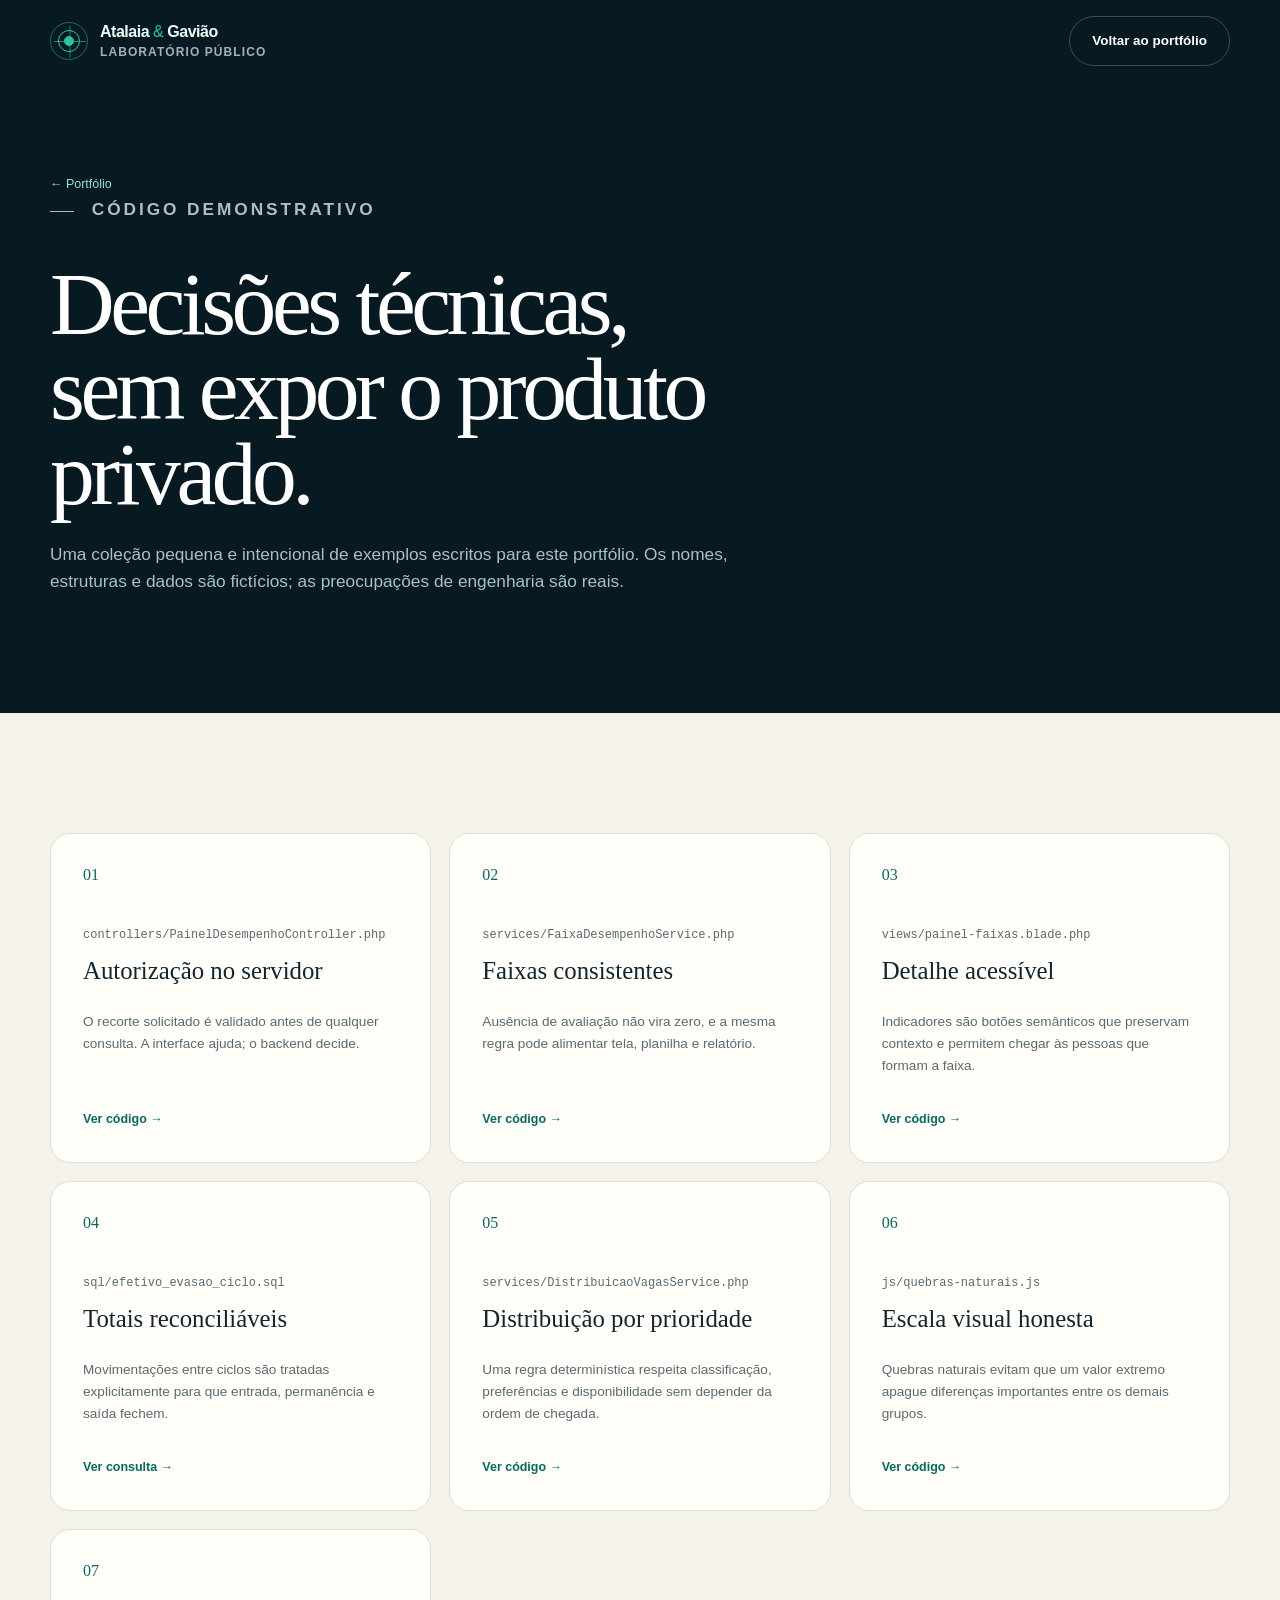
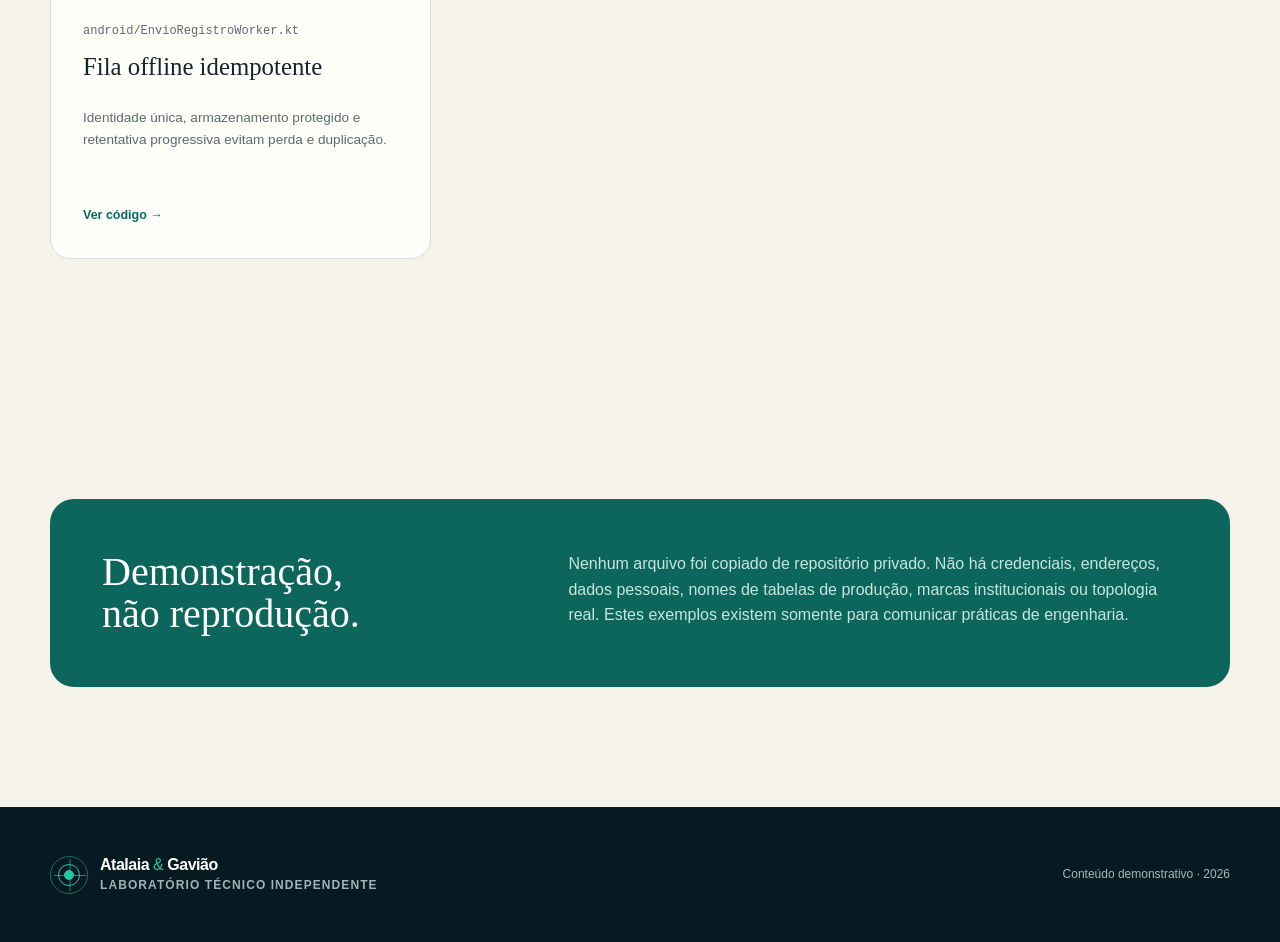
==== commit d209d0fc: "feat(accessibility): reforca conformidade WCAG Melhora contraste, foco, teclado, componentes ARIA, r" ====
--- a/docs/examples/index.html
+++ b/docs/examples/index.html
@@ -7,11 +7,11 @@
     <meta name="theme-color" content="#071921">
     <title>Laboratório técnico — Atalaia e Gavião</title>
     <link rel="icon" href="../assets/favicon.svg" type="image/svg+xml">
-    <link rel="stylesheet" href="../assets/styles.css?v=20">
+    <link rel="stylesheet" href="../assets/styles.css?v=23">
     <style>
-        .lab-hero{padding:170px 0 100px;color:#fff;background:#071921}.lab-hero .breadcrumb{color:#8ee4d4;text-decoration:none;font-size:.78rem}.lab-hero h1{max-width:850px;margin:38px 0 24px;font:400 clamp(3.4rem,7vw,6.5rem)/.95 Georgia,serif;letter-spacing:-.05em}.lab-hero p{max-width:690px;color:#a9c1c4;font-size:1.08rem}.lab-grid{display:grid;gap:18px;grid-template-columns:repeat(3,1fr)}.lab-card{display:flex;min-height:330px;flex-direction:column;padding:32px;border:1px solid #d9dfdc;border-radius:20px;background:#fffef9}.lab-card .number{color:#087f70;font:1rem Georgia,serif}.lab-card code{margin:42px 0 12px;color:#64757a;font-size:.7rem;overflow-wrap:anywhere}.lab-card h2{margin:0 0 12px;font:400 1.55rem/1.15 Georgia,serif}.lab-card p{color:#64757a;font-size:.85rem}.lab-card a{margin-top:auto;color:#087f70;font-size:.78rem;font-weight:800;text-decoration:none}.lab-disclosure{display:grid;gap:60px;padding:52px;border-radius:24px;color:white;background:#0c665b;grid-template-columns:.8fr 1.2fr}.lab-disclosure h2{margin:0;font:400 2.5rem/1.05 Georgia,serif}.lab-disclosure p{margin:0;color:#c8e5df}@media(max-width:850px){.lab-grid{grid-template-columns:1fr 1fr}.lab-disclosure{grid-template-columns:1fr}}@media(max-width:560px){.lab-grid{grid-template-columns:1fr}.lab-disclosure{padding:32px}}
+        .lab-hero{padding:170px 0 100px;color:#fff;background:#071921}.lab-hero .breadcrumb{color:#8ee4d4;text-decoration:none;font-size:.78rem}.lab-hero h1{max-width:850px;margin:38px 0 24px;font:400 clamp(3.4rem,7vw,6.5rem)/.95 Georgia,serif;letter-spacing:-.05em}.lab-hero p{max-width:690px;color:#a9c1c4;font-size:1.08rem}.lab-grid{display:grid;gap:18px;grid-template-columns:repeat(3,1fr)}.lab-card{display:flex;min-height:330px;flex-direction:column;padding:32px;border:1px solid #d9dfdc;border-radius:20px;background:#fffef9}.lab-card .number{color:#066b5f;font:1rem Georgia,serif}.lab-card code{margin:42px 0 12px;color:#596b70;font-size: .75rem;overflow-wrap:anywhere}.lab-card h2{margin:0 0 12px;font:400 1.55rem/1.15 Georgia,serif}.lab-card p{color:#596b70;font-size:.85rem}.lab-card a{margin-top:auto;color:#066b5f;font-size:.78rem;font-weight:800;text-decoration:none}.lab-disclosure{display:grid;gap:60px;padding:52px;border-radius:24px;color:white;background:#0c665b;grid-template-columns:.8fr 1.2fr}.lab-disclosure h2{margin:0;font:400 2.5rem/1.05 Georgia,serif}.lab-disclosure p{margin:0;color:#c8e5df}@media(max-width:850px){.lab-grid{grid-template-columns:1fr 1fr}.lab-disclosure{grid-template-columns:1fr}}@media(max-width:560px){.lab-grid{grid-template-columns:1fr}.lab-disclosure{padding:32px}}
     </style>
-    <script src="../assets/main.js?v=20" defer></script>
+    <script src="../assets/main.js?v=23" defer></script>
 </head>
 <body>
     <a class="skip-link" href="#conteudo">Ir para o conteúdo</a>
--- a/docs/assets/styles.css
+++ b/docs/assets/styles.css
@@ -2,11 +2,11 @@
     --night: #071921;
     --night-2: #0b2630;
     --ink: #12262d;
-    --muted: #64757a;
+    --muted: #596b70;
     --paper: #f5f2e9;
     --white: #fffef9;
     --mint: #26c6a5;
-    --mint-dark: #087f70;
+    --mint-dark: #066b5f;
     --coral: #ff745b;
     --gold: #e8b44a;
     --blue: #4f83e3;
@@ -23,18 +23,19 @@
 button { font: inherit; }
 img, svg { display: block; max-width: 100%; }
 .container { width: min(1180px, calc(100% - 48px)); margin-inline: auto; }
+.container > *, .transformation-heading > *, .transformation-body > *, .journey-heading > *, .journey-body > *, .field-grid > *, .operation-heading > *, .technology-heading > * { min-width: 0; }
 .section { padding: 120px 0; }
 .sr-only { position: absolute; width: 1px; height: 1px; padding: 0; overflow: hidden; clip: rect(0, 0, 0, 0); white-space: nowrap; border: 0; }
 .skip-link { position: fixed; z-index: 1000; top: 12px; left: 12px; padding: 10px 16px; color: white; background: var(--mint-dark); transform: translateY(-150%); }
 .skip-link:focus { transform: none; }
-:focus-visible { outline: 3px solid var(--coral); outline-offset: 4px; }
+:focus-visible { outline: 3px solid #fff; outline-offset: 3px; box-shadow: 0 0 0 6px #005fcc; }
 
 .site-header { position: fixed; z-index: 100; top: 0; width: 100%; color: #eafffa; border-bottom: 1px solid transparent; transition: background .3s, border-color .3s, backdrop-filter .3s; }
 .site-header.scrolled { background: rgba(7, 25, 33, .9); border-color: rgba(255, 255, 255, .1); backdrop-filter: blur(18px); }
 .header-inner { display: flex; min-height: 82px; align-items: center; justify-content: space-between; gap: 30px; }
 .brand { display: inline-flex; align-items: center; gap: 12px; color: inherit; font-weight: 800; letter-spacing: -.03em; text-decoration: none; line-height: 1.05; }
 .brand b { color: var(--mint); font-weight: 500; }
-.brand small { display: block; margin-top: 5px; color: #9db5b8; font-size: .66rem; font-weight: 600; letter-spacing: .09em; text-transform: uppercase; }
+.brand small { display: block; margin-top: 5px; color: #9db5b8; font-size: .75rem; font-weight: 600; letter-spacing: .09em; text-transform: uppercase; }
 .brand-symbol { position: relative; display: block; width: 38px; height: 38px; border: 1px solid rgba(38, 198, 165, .5); border-radius: 50%; }
 .brand-symbol::before, .brand-symbol::after { content: ""; position: absolute; inset: 7px; border: 1px solid var(--mint); border-radius: 50%; }
 .brand-symbol::after { inset: 13px; background: var(--mint); }
@@ -44,7 +45,7 @@
 .main-nav a { color: #c7dcde; text-decoration: none; transition: color .2s; }
 .main-nav a:hover { color: white; }
 .main-nav .nav-cta { padding: 10px 17px; color: #06231f; border-radius: 999px; background: var(--mint); }
-.menu-button { display: none; width: 42px; height: 42px; padding: 10px; border: 0; background: transparent; }
+.menu-button { display: none; width: 44px; height: 44px; padding: 10px; border: 0; background: transparent; }
 .menu-button span { display: block; height: 2px; margin: 5px 0; background: white; }
 
 .hero { position: relative; min-height: 860px; overflow: hidden; color: white; background: var(--night); }
@@ -54,7 +55,7 @@
 .hero-grid { position: relative; z-index: 2; display: grid; width: min(1380px, calc(100% - 48px)); min-height: 920px; grid-template-columns: minmax(390px, .7fr) minmax(0, 1.3fr); align-items: center; gap: clamp(38px, 4vw, 66px); padding-top: 100px; }
 .hero-grid > * { min-width: 0; }
 .hero-copy { position: relative; z-index: 6; }
-.eyebrow { margin: 0 0 24px; color: #8ee4d4; font-size: .7rem; font-weight: 800; letter-spacing: .17em; text-transform: uppercase; }
+.eyebrow { margin: 0 0 24px; color: #8ee4d4; font-size: .75rem; font-weight: 800; letter-spacing: .17em; text-transform: uppercase; }
 .eyebrow span { display: inline-block; width: 24px; height: 1px; margin: 0 10px 3px 0; background: currentColor; }
 .eyebrow.dark { color: var(--mint-dark); }
 .eyebrow.light { color: #7ee1cf; }
@@ -70,11 +71,11 @@
 .hero-proof li { padding-right: 16px; }
 .hero-proof strong, .hero-proof span { display: block; }
 .hero-proof strong { font-family: Georgia, serif; font-size: 1.05rem; font-weight: 500; }
-.hero-proof span { margin-top: 4px; color: #7f9da1; font-size: .7rem; }
+.hero-proof span { margin-top: 4px; color: #7f9da1; font-size: .75rem; }
 
 .hero-visual { position: relative; min-height: 650px; margin: 0; overflow: hidden; border: 1px solid rgba(255,255,255,.14); border-radius: 30px; background: #06151e; box-shadow: 0 42px 100px rgba(0,0,0,.4); }
 .hero-image { width: 100%; height: 650px; object-fit: cover; object-position: center; filter: saturate(.9) contrast(1.04); }
-.hero-visual figcaption { position: absolute; right: 18px; bottom: 16px; padding: 7px 11px; color: #d0dfe1; border: 1px solid rgba(255,255,255,.16); border-radius: 999px; background: rgba(7,25,33,.82); font-size: .53rem; letter-spacing: .04em; }
+.hero-visual figcaption { position: absolute; right: 18px; bottom: 16px; padding: 7px 11px; color: #d0dfe1; border: 1px solid rgba(255,255,255,.16); border-radius: 999px; background: rgba(7,25,33,.82); font-size: .75rem; letter-spacing: .04em; }
 .hero-showcase { overflow: visible; border: 0; background: transparent; box-shadow: none; isolation: isolate; perspective: 1600px; }
 .showcase-orbit { position: absolute; z-index: -1; top: 50%; left: 54%; width: 600px; max-width: 92%; aspect-ratio: 1; border: 1px solid rgba(79,202,177,.13); border-radius: 50%; transform: translate(-50%, -50%); }
 .showcase-orbit::before, .showcase-orbit::after { content: ""; position: absolute; border: 1px solid rgba(79,202,177,.1); border-radius: 50%; }
@@ -82,19 +83,19 @@
 .showcase-browser { position: absolute; z-index: 2; top: 94px; right: 0; width: 91%; margin: 0; overflow: hidden; border: 1px solid rgba(255,255,255,.25); border-radius: 18px; background: #eff3f2; box-shadow: 0 38px 80px rgba(0,0,0,.42); transform: rotateY(-5deg) rotateX(1deg); transform-origin: left center; transition: transform .75s cubic-bezier(.2,.8,.2,1), box-shadow .75s ease; }
 .showcase-window { display: flex; height: 40px; align-items: center; gap: 7px; padding: 0 14px; color: #64777b; background: #f7f9f8; }
 .showcase-window span { width: 9px; height: 9px; border-radius: 50%; background: #d56a50; }.showcase-window span:nth-child(2) { background: #e1b541; }.showcase-window span:nth-child(3) { background: #8cbcb0; }
-.showcase-window small { margin-left: auto; font-size: .56rem; font-weight: 700; letter-spacing: .03em; }
+.showcase-window small { margin-left: auto; font-size: .75rem; font-weight: 700; letter-spacing: .03em; }
 .showcase-browser img { display: block; width: 100%; height: auto; }
 .showcase-mobile { position: absolute; z-index: 4; bottom: 88px; left: 1%; width: 18%; max-width: 145px; margin: 0; padding: 6px; border: 1px solid #3a5360; border-radius: 22px; background: #071725; box-shadow: 0 28px 58px rgba(0,0,0,.5); transform: rotate(-3deg); transition: transform .75s cubic-bezier(.2,.8,.2,1), box-shadow .75s ease; }
 .showcase-mobile img { display: block; width: 100%; height: 310px; object-fit: cover; object-position: top; border-radius: 17px; }
 .showcase-speaker { position: absolute; z-index: 2; top: 12px; left: 50%; width: 38px; height: 4px; border-radius: 999px; background: #203846; transform: translateX(-50%); }
-.showcase-tag { position: absolute; z-index: 5; display: inline-flex; align-items: baseline; gap: 7px; padding: 8px 13px; color: white; border: 1px solid rgba(255,255,255,.18); border-radius: 999px; box-shadow: 0 8px 22px rgba(0,0,0,.26); font-size: .63rem; white-space: nowrap; backdrop-filter: blur(10px); }
-.showcase-tag strong { font-size: .67rem; text-transform: uppercase; }.showcase-tag-web { top: 66px; right: 5%; background: rgba(16,103,86,.92); }.showcase-tag-mobile { right: -8px; bottom: 52px; background: rgba(21,111,157,.94); }
-.showcase-caption { position: absolute; z-index: 5; right: 0; bottom: 2px; margin: 0; color: #7f9da1; font-size: .54rem; letter-spacing: .04em; }
+.showcase-tag { position: absolute; z-index: 5; display: inline-flex; align-items: baseline; gap: 7px; padding: 8px 13px; color: white; border: 1px solid rgba(255,255,255,.18); border-radius: 999px; box-shadow: 0 8px 22px rgba(0,0,0,.26); font-size: .75rem; white-space: nowrap; backdrop-filter: blur(10px); }
+.showcase-tag strong { font-size: .75rem; text-transform: uppercase; }.showcase-tag-web { top: 66px; right: 5%; background: rgba(16,103,86,.92); }.showcase-tag-mobile { right: -8px; bottom: 52px; background: rgba(21,111,157,.94); }
+.showcase-caption { position: absolute; z-index: 5; right: 0; bottom: 2px; margin: 0; color: #7f9da1; font-size: .75rem; letter-spacing: .04em; }
 .hero-showcase:hover .showcase-browser { box-shadow: 0 46px 95px rgba(0,0,0,.48); transform: rotateY(0) rotateX(0) translateY(-5px); }
 .hero-showcase:hover .showcase-mobile { box-shadow: 0 34px 68px rgba(0,0,0,.58); transform: rotate(0) translate(-4px,-12px); }
 
 .hero-console { position: relative; overflow: hidden; border: 1px solid rgba(255,255,255,.18); border-radius: 22px; color: var(--ink); background: #edf3f1; box-shadow: 0 32px 70px rgba(0,18,25,.18); }
-.demo-label { display: inline-flex; padding: 6px 10px; color: #24594f; border: 1px solid rgba(38,198,165,.35); border-radius: 999px; background: rgba(38,198,165,.12); font-size: .6rem; font-style: normal; font-weight: 800; letter-spacing: .08em; text-transform: uppercase; }
+.demo-label { display: inline-flex; padding: 6px 10px; color: #24594f; border: 1px solid rgba(38,198,165,.35); border-radius: 999px; background: rgba(38,198,165,.12); font-size: .75rem; font-style: normal; font-weight: 800; letter-spacing: .08em; text-transform: uppercase; }
 .hero-console > .demo-label { position: absolute; z-index: 4; right: 16px; bottom: 12px; }
 .console-top { display: flex; height: 66px; align-items: center; gap: 12px; padding: 0 20px; color: white; background: #102d35; }
 .console-logo { display: grid; width: 32px; height: 32px; place-items: center; border-radius: 9px; background: var(--mint); }
@@ -102,8 +103,8 @@
 .console-top div { margin-right: auto; }
 .console-top strong, .console-top small { display: block; }
 .console-top strong { font-size: .75rem; }
-.console-top small { color: #91acb0; font-size: .56rem; }
-.status-dot { color: #8ee4d4; font-size: .6rem; }
+.console-top small { color: #91acb0; font-size: .75rem; }
+.status-dot { color: #8ee4d4; font-size: .75rem; }
 .status-dot::before { content: ""; display: inline-block; width: 6px; height: 6px; margin-right: 5px; border-radius: 50%; background: var(--mint); box-shadow: 0 0 0 4px rgba(38,198,165,.13); }
 .console-body { display: grid; min-height: 500px; grid-template-columns: 54px 1fr; }
 .console-nav { display: flex; align-items: center; flex-direction: column; gap: 24px; padding-top: 26px; background: #0b242c; }
@@ -112,40 +113,40 @@
 .console-content { padding: 26px; }
 .console-heading { display: flex; align-items: center; justify-content: space-between; }
 .console-heading small, .console-heading strong { display: block; }
-.console-heading small { color: #7d8e91; font-size: .58rem; text-transform: uppercase; }
+.console-heading small { color: var(--muted); font-size: .75rem; text-transform: uppercase; }
 .console-heading strong { font-family: Georgia, serif; font-size: 1.3rem; }
-.console-heading button { padding: 8px 10px; color: #52696d; border: 1px solid #d0dbd8; border-radius: 7px; background: white; font-size: .58rem; }
+.console-heading button { padding: 8px 10px; color: #52696d; border: 1px solid #d0dbd8; border-radius: 7px; background: white; font-size: .75rem; }
 .metric-row { display: grid; gap: 10px; margin-top: 20px; grid-template-columns: repeat(3, 1fr); }
 .metric-row article, .chart-card, .record-strip { border: 1px solid #d9e3df; border-radius: 10px; background: white; }
 .metric-row article { padding: 13px; }
 .metric-row span, .metric-row strong, .metric-row small { display: block; }
-.metric-row span { color: #738487; font-size: .57rem; }
+.metric-row span { color: var(--muted); font-size: .75rem; }
 .metric-row strong { margin: 3px 0; font-family: Georgia, serif; font-size: 1.35rem; }
-.metric-row small { color: #849396; font-size: .52rem; }
+.metric-row small { color: var(--muted); font-size: .75rem; }
 .metric-row .up { color: var(--mint-dark); }
 .metric-row .warn { color: #bf674f; }
 .chart-card { margin-top: 12px; padding: 15px 16px 6px; }
 .chart-title { display: flex; align-items: center; justify-content: space-between; }
-.chart-title strong { font-size: .65rem; }
-.chart-title span { color: #809094; font-size: .48rem; word-spacing: 4px; }
+.chart-title strong { font-size: .75rem; }
+.chart-title span { color: var(--muted); font-size: .75rem; word-spacing: 4px; }
 .chart-card svg { width: 100%; height: 170px; }
 .chart-card .grid path { fill: none; stroke: #e7ecea; stroke-width: 1; }
 .chart-card .area { fill: url(#area); }
 .chart-card .line-a, .chart-card .line-b { fill: none; stroke-width: 3; }
 .chart-card .line-a { stroke: var(--mint-dark); }
 .chart-card .line-b { stroke: var(--coral); stroke-dasharray: 4 5; }
-.record-strip { display: grid; align-items: center; gap: 12px; margin-top: 12px; padding: 10px 13px; color: #647679; grid-template-columns: 1fr auto auto; font-size: .52rem; }
+.record-strip { display: grid; align-items: center; gap: 12px; margin-top: 12px; padding: 10px 13px; color: var(--muted); grid-template-columns: 1fr auto auto; font-size: .75rem; }
 .record-strip > span:first-child { display: grid; grid-template-columns: 28px 1fr; }
 .record-strip .avatar { grid-row: 1 / 3; }
 .record-strip b { color: var(--ink); }
 .record-strip small { grid-column: 2; }
-.avatar { display: inline-grid; width: 28px; height: 28px; margin-right: 8px; place-items: center; color: #075e52; border-radius: 50%; background: #b9eee3; font-size: .5rem; font-style: normal; font-weight: 800; }
-.pill { display: inline-flex; padding: 5px 9px; border-radius: 999px; font-size: .55rem; font-weight: 800; }
+.avatar { display: inline-grid; width: 28px; height: 28px; margin-right: 8px; place-items: center; color: #075e52; border-radius: 50%; background: #b9eee3; font-size: .75rem; font-style: normal; font-weight: 800; }
+.pill { display: inline-flex; padding: 5px 9px; border-radius: 999px; font-size: .75rem; font-weight: 800; }
 .pill.complete { color: #08705f; background: #d7f5ec; }
 .pill.partial { color: #315f9d; background: #e2edff; }
 .pill.pending { color: #926315; background: #fff0c9; }
 
-.trust-strip { color: #7a8989; border-bottom: 1px solid var(--line); background: var(--white); font-size: .7rem; font-weight: 700; letter-spacing: .1em; text-transform: uppercase; }
+.trust-strip { color: #7a8989; border-bottom: 1px solid var(--line); background: var(--white); font-size: .75rem; font-weight: 700; letter-spacing: .1em; text-transform: uppercase; }
 .trust-strip .container { display: flex; min-height: 84px; align-items: center; justify-content: space-between; gap: 30px; }
 .trust-strip ul { display: flex; flex-wrap: wrap; gap: 38px; margin: 0; color: var(--ink); list-style: none; }
 .trust-strip li::before { content: "✦"; margin-right: 8px; color: var(--mint-dark); }
@@ -160,9 +161,9 @@
 .transformation-pillars { display: grid; gap: 1px; border: 1px solid #cdd9d4; background: #cdd9d4; grid-template-columns: 1fr 1fr; }
 .transformation-pillars article { min-height: 112px; padding: 17px 18px; background: rgba(255,255,255,.72); }
 .transformation-pillars span, .transformation-pillars strong, .transformation-pillars small { display: block; }
-.transformation-pillars span { color: var(--mint-dark); font-family: Georgia, serif; font-size: .7rem; }
+.transformation-pillars span { color: var(--mint-dark); font-family: Georgia, serif; font-size: .75rem; }
 .transformation-pillars strong { margin: 9px 0 3px; font-size: .78rem; }
-.transformation-pillars small { color: var(--muted); font-size: .66rem; line-height: 1.5; }
+.transformation-pillars small { color: var(--muted); font-size: .75rem; line-height: 1.5; }
 .transformation-console { width: 100%; transform: perspective(1600px) rotateY(-2deg) rotateX(1deg); transform-origin: left center; }
 .transformation-figure { position: relative; width: 100%; margin: 0; overflow: hidden; border: 1px solid #cbd8d3; border-radius: 22px; background: white; box-shadow: 0 34px 80px rgba(0,18,25,.16); transform: perspective(1600px) rotateY(-1deg) rotateX(.4deg); transform-origin: left center; }
 .transformation-figure img { width: 100%; height: auto; }
@@ -181,7 +182,7 @@
 .journey-steps li > span { color: var(--mint); font-family: Georgia, serif; font-size: .76rem; }
 .journey-steps strong, .journey-steps small { display: block; }
 .journey-steps strong { font-size: .88rem; }
-.journey-steps small { color: inherit; font-size: .68rem; }
+.journey-steps small { color: inherit; font-size: .75rem; }
 .journey-media { position: relative; min-height: 0; aspect-ratio: 16 / 9; margin: 0; overflow: hidden; border: 1px solid rgba(255,255,255,.14); border-radius: 30px; background: #071921; box-shadow: 0 40px 100px rgba(0,0,0,.36); }
 .journey-media .journey-image { position: absolute; inset: 0; width: 100%; height: 100%; padding: 10px; object-fit: contain; opacity: 0; transform: scale(1); transition: opacity .75s ease, transform 1.2s ease; }
 .journey-media .journey-image.active { opacity: 1; transform: scale(1.005); }
@@ -191,7 +192,7 @@
 .journey-media::after { content: ""; position: absolute; inset: 0; background: linear-gradient(180deg, transparent 48%, rgba(5,18,25,.94)); pointer-events: none; }
 .journey-scan { position: absolute; z-index: 2; top: 0; bottom: 0; left: -22%; width: 18%; opacity: .45; background: linear-gradient(90deg, transparent, rgba(142,228,212,.34), transparent); transform: skewX(-14deg); animation: scan 7s linear infinite; }
 .journey-media figcaption { position: absolute; z-index: 3; right: 32px; bottom: 30px; left: 32px; display: flex; align-items: end; justify-content: space-between; gap: 25px; }
-.journey-media figcaption span { color: #8bb0b5; font-size: .62rem; letter-spacing: .13em; text-transform: uppercase; }
+.journey-media figcaption span { color: #8bb0b5; font-size: .75rem; letter-spacing: .13em; text-transform: uppercase; }
 .journey-media figcaption strong { max-width: 330px; text-align: right; font-family: Georgia, serif; font-size: 1.45rem; font-weight: 400; }
 @keyframes scan { from { left: -24%; } to { left: 112%; } }
 
@@ -235,7 +236,7 @@
 .operation-heading h2 { margin: 0; font-family: Georgia, serif; font-size: clamp(3.2rem,5.3vw,5.8rem); font-weight: 400; line-height: .94; letter-spacing: -.05em; }
 .operation-heading > p:last-child { margin: 0; color: #a9c1c4; font-size: 1rem; line-height: 1.75; }
 .operation-board { position: relative; padding: 48px 30px; overflow: hidden; border: 1px solid rgba(142,228,212,.2); border-radius: 26px; background: rgba(3,18,25,.78); box-shadow: 0 38px 90px rgba(0,0,0,.32); }
-.operation-board::before { content: "FLUXO OPERACIONAL · ESTADO SINCRONIZADO"; position: absolute; top: 15px; left: 25px; color: #72969a; font-size: .52rem; font-weight: 800; letter-spacing: .16em; }
+.operation-board::before { content: "FLUXO OPERACIONAL · ESTADO SINCRONIZADO"; position: absolute; top: 15px; left: 25px; color: #72969a; font-size: .75rem; font-weight: 800; letter-spacing: .16em; }
 .operation-reticle { position: absolute; top: -105px; right: -80px; width: 330px; aspect-ratio: 1; opacity: .25; border: 1px solid #56cbb5; border-radius: 50%; box-shadow: inset 0 0 0 52px rgba(86,203,181,.04), inset 0 0 0 104px rgba(86,203,181,.035); }
 .operation-track { position: relative; z-index: 2; display: grid; gap: 12px; grid-template-columns: repeat(6,minmax(0,1fr)); }
 .operation-track::before { content: ""; position: absolute; z-index: -1; top: 51%; right: 3%; left: 3%; height: 2px; background: linear-gradient(90deg,#2d8a78,#57d9bd 48%,#d7ad46); box-shadow: 0 0 18px rgba(87,217,189,.34); }
@@ -243,17 +244,17 @@
 .operation-node:hover { border-color: rgba(142,228,212,.58); transform: translateY(-7px); }
 .operation-node-top { display: flex; align-items: center; justify-content: space-between; margin-bottom: 22px; }
 .operation-node-top span { color: #75e0cc; font-family: Georgia,serif; font-size: .75rem; }
-.operation-node-top i { display: grid; width: 34px; height: 34px; place-items: center; color: #0b292d; border-radius: 50%; background: #83ddca; font-size: .55rem; font-style: normal; font-weight: 900; }
-.operation-node > small { color: #6f999d; font-size: .55rem; font-weight: 800; letter-spacing: .12em; text-transform: uppercase; }
+.operation-node-top i { display: grid; width: 34px; height: 34px; place-items: center; color: #0b292d; border-radius: 50%; background: #83ddca; font-size: .75rem; font-style: normal; font-weight: 900; }
+.operation-node > small { color: #7fa5a9; font-size: .75rem; font-weight: 800; letter-spacing: .12em; text-transform: uppercase; }
 .operation-node h3 { min-height: 44px; margin: 8px 0 10px; font-family: Georgia,serif; font-size: 1.2rem; font-weight: 400; line-height: 1.05; }
-.operation-node p { margin: 0; color: #a8c0c2; font-size: .69rem; line-height: 1.55; }
-.operation-node em { position: absolute; right: 14px; bottom: 14px; left: 14px; padding-top: 10px; color: #d8b85f; border-top: 1px solid rgba(255,255,255,.09); font-size: .53rem; font-style: normal; letter-spacing: .08em; text-transform: uppercase; }
+.operation-node p { margin: 0; color: #b1c8ca; font-size: .77rem; line-height: 1.58; }
+.operation-node em { position: absolute; right: 14px; bottom: 14px; left: 14px; padding-top: 10px; color: #dfc36e; border-top: 1px solid rgba(255,255,255,.09); font-size: .75rem; font-style: normal; letter-spacing: .07em; text-transform: uppercase; }
 .operation-signal { position: absolute; z-index: 4; top: 51%; left: 4%; width: 10px; height: 10px; border: 2px solid #e4c35f; border-radius: 50%; background: #071921; box-shadow: 0 0 0 6px rgba(228,195,95,.12),0 0 24px #e4c35f; animation: operation-signal 8s linear infinite; }
 .operation-assurances { display: grid; margin-top: 26px; border-top: 1px solid rgba(255,255,255,.12); border-bottom: 1px solid rgba(255,255,255,.12); grid-template-columns: repeat(3,1fr); }
 .operation-assurances article { display: grid; padding: 24px 28px; grid-template-columns: 34px 1fr; }
 .operation-assurances article + article { border-left: 1px solid rgba(255,255,255,.12); }
-.operation-assurances span { grid-row: 1 / 3; color: #6fd4c0; font-family: Georgia,serif; font-size: .7rem; }
-.operation-assurances strong { font-size: .85rem; }.operation-assurances p { margin: 5px 0 0; color: #829fa3; font-size: .67rem; }
+.operation-assurances span { grid-row: 1 / 3; color: #6fd4c0; font-family: Georgia,serif; font-size: .75rem; }
+.operation-assurances strong { font-size: .92rem; }.operation-assurances p { margin: 5px 0 0; color: #91adb0; font-size: .75rem; }
 .technology-arsenal { margin-top: 74px; }
 .technology-heading { display: grid; align-items: end; gap: 46px; margin-bottom: 30px; grid-template-columns: minmax(0,1.25fr) minmax(280px,.75fr); }
 .technology-heading h3 { max-width: 760px; margin: 8px 0 0; font-family: Georgia,serif; font-size: clamp(2.3rem,4vw,4.3rem); font-weight: 400; line-height: .98; letter-spacing: -.04em; }
@@ -262,15 +263,15 @@
 .technology-card { position: relative; min-height: 270px; padding: 27px 24px 24px; border-right: 1px solid rgba(142,228,212,.14); border-bottom: 1px solid rgba(142,228,212,.14); background: linear-gradient(150deg,rgba(17,52,59,.34),rgba(5,24,31,.08)); }
 .technology-card:nth-child(4n) { border-right: 0; }
 .technology-card:nth-child(n+5) { border-bottom: 0; }
-.technology-card > span { color: #62d1bb; font-size: .54rem; font-weight: 800; letter-spacing: .15em; }
+.technology-card > span { color: #72dac5; font-size: .75rem; font-weight: 800; letter-spacing: .14em; }
 .technology-card h4 { margin: 18px 0 12px; font-family: Georgia,serif; font-size: 1.35rem; font-weight: 400; line-height: 1.08; }
-.technology-card p { margin: 0; color: #9bb5b8; font-size: .69rem; line-height: 1.58; }
+.technology-card p { margin: 0; color: #abc1c4; font-size: .78rem; line-height: 1.62; }
 .technology-card ul { display: flex; flex-wrap: wrap; gap: 6px; margin: 20px 0 0; padding: 0; list-style: none; }
-.technology-card li { padding: 6px 8px; color: #cfe0df; border: 1px solid rgba(142,228,212,.18); border-radius: 4px; background: rgba(85,202,178,.06); font-size: .52rem; line-height: 1; }
+.technology-card li { padding: 7px 9px; color: #d8e7e6; border: 1px solid rgba(142,228,212,.18); border-radius: 4px; background: rgba(85,202,178,.06); font-size: .75rem; line-height: 1.1; }
 .technology-card-security { background: linear-gradient(150deg,rgba(96,75,21,.34),rgba(5,24,31,.12)); }
 .technology-card-security > span, .technology-card-security h4 { color: #e3c45f; }
 .technology-card-security li { border-color: rgba(227,196,95,.24); background: rgba(227,196,95,.06); }
-.technology-note { margin: 0; padding: 22px 26px; color: #9bb5b8; border: 1px solid rgba(142,228,212,.18); border-top: 0; border-radius: 0 0 15px 15px; background: rgba(3,17,23,.9); font-size: .72rem; line-height: 1.6; }
+.technology-note { margin: 0; padding: 22px 26px; color: #aac0c3; border: 1px solid rgba(142,228,212,.18); border-top: 0; border-radius: 0 0 15px 15px; background: rgba(3,17,23,.9); font-size: .8rem; line-height: 1.65; }
 .technology-note strong { color: #e3c45f; }
 @keyframes operation-signal { from { left: 4%; } to { left: calc(96% - 10px); } }
 
@@ -279,26 +280,55 @@
 .demo-section .section-intro > p:last-child, .engineering .section-intro > p:last-child { color: #a9c1c4; }
 .demo-stage { overflow: hidden; border: 1px solid rgba(255,255,255,.13); border-radius: var(--radius); background: #f1f5f3; box-shadow: 0 35px 90px rgba(0,0,0,.28); }
 .demo-tabs { display: flex; gap: 8px; padding: 15px; background: #0e2d37; }
-.demo-tabs button { padding: 10px 16px; color: #92acb1; border: 0; border-radius: 9px; background: transparent; cursor: pointer; font-size: .76rem; font-weight: 750; }
+.demo-tabs button { min-height: 44px; padding: 10px 16px; color: #92acb1; border: 0; border-radius: 9px; background: transparent; cursor: pointer; font-size: .76rem; font-weight: 750; }
 .demo-tabs button[aria-selected="true"] { color: #0b3732; background: var(--mint); }
 .demo-panel { min-height: 530px; padding: 28px; color: var(--ink); background: #f1f5f3; }
 .demo-panel[hidden] { display: none; }
+.interface-showcase { display: grid; align-items: center; gap: clamp(24px, 3vw, 44px); min-height: 474px; grid-template-columns: minmax(215px, .42fr) minmax(0, 1.58fr); }
+.interface-copy h3, .assessment-head h3 { margin: 15px 0 12px; font-family: Georgia, serif; font-size: clamp(1.85rem, 2.5vw, 3.15rem); font-weight: 400; line-height: .98; }
+.interface-copy > p, .assessment-head p { color: var(--muted); font-size: .86rem; line-height: 1.75; }
+.interface-copy ul { margin: 26px 0 0; padding: 0; border-top: 1px solid #d7e0dd; list-style: none; }
+.interface-copy li { display: grid; gap: 3px; padding: 13px 0; border-bottom: 1px solid #d7e0dd; grid-template-columns: 76px 1fr; font-size: .75rem; }
+.interface-copy li span { color: var(--muted); }
+.interface-frame { position: relative; margin: 0; overflow: hidden; border: 1px solid #c8d5d1; border-radius: 16px; background: white; box-shadow: 0 28px 65px rgba(11,42,47,.16); }
+.interface-frame::before { content: ""; display: block; height: 28px; border-bottom: 1px solid #dce5e2; background: #f7faf9; }
+.window-dots { position: absolute; top: 11px; left: 14px; display: flex; gap: 5px; }
+.window-dots i { width: 7px; height: 7px; border-radius: 50%; background: #df765e; }.window-dots i:nth-child(2) { background: #e7b746; }.window-dots i:nth-child(3) { background: #69b79f; }
+.interface-frame img { display: block; width: 100%; height: auto; object-fit: contain; }
+.interface-frame figcaption { position: absolute; right: 12px; bottom: 10px; padding: 6px 9px; color: white; border-radius: 999px; background: rgba(8,30,37,.78); font-size: .75rem; }
+.assessment-demo { min-height: 474px; }
+.assessment-head { display: flex; align-items: flex-end; justify-content: space-between; gap: 25px; padding-bottom: 22px; }
+.assessment-head h3 { margin-bottom: 6px; font-size: clamp(1.9rem, 2.6vw, 3rem); }
+.assessment-head p { margin: 0; }
+.assessment-filters { display: flex; gap: 8px; flex-shrink: 0; }
+.assessment-filters span { padding: 9px 12px; color: var(--muted); border: 1px solid #d8e1de; border-radius: 8px; background: white; font-size: .75rem; }
+.assessment-body { display: grid; gap: 14px; grid-template-columns: minmax(225px, .42fr) minmax(0, 1fr); }
+.assessment-list { display: flex; gap: 8px; flex-direction: column; }
+.assessment-list button { display: grid; align-items: center; gap: 10px; width: 100%; padding: 13px; color: var(--ink); border: 1px solid #dae4e1; border-radius: 11px; background: white; text-align: left; grid-template-columns: 34px 1fr auto; }
+.assessment-list button.is-selected { border-color: #54b99f; box-shadow: inset 3px 0 #20a27d; }
+.assessment-list button > i { display: grid; width: 34px; height: 34px; place-items: center; color: #176857; border-radius: 50%; background: #d8f3ea; font-size: .75rem; font-style: normal; font-weight: 800; }
+.assessment-list button span, .assessment-list button strong, .assessment-list button small { display: block; }.assessment-list button strong { font-size: .75rem; }.assessment-list button small { margin-top: 3px; color: var(--muted); font-size: .75rem; }.assessment-list button > b { color: #245f91; font-size: .75rem; }.assessment-list button > b.done { color: #16735d; }.assessment-list button > b.pending { color: #8b6a20; }
+.assessment-card { overflow: hidden; border: 1px solid #d7e2df; border-radius: 13px; background: white; }
+.assessment-title { display: flex; align-items: center; justify-content: space-between; gap: 15px; padding: 18px 20px; border-bottom: 1px solid #e0e8e5; }.assessment-title small { color: #168066; font-size: .75rem; font-weight: 800; letter-spacing: .12em; }.assessment-title h4 { margin: 3px 0 0; font-family: Georgia, serif; font-size: 1.25rem; }
+.rod-grid { display: grid; gap: 9px; padding: 18px 20px; grid-template-columns: 1fr 1fr; }
+.rod-grid label { display: flex; align-items: center; justify-content: space-between; gap: 10px; padding: 11px 12px; border: 1px solid #e0e7e5; border-radius: 9px; font-size: .75rem; }.rod-grid label > b { padding: 5px 8px; color: #146f5a; border-radius: 6px; background: #ddf3ec; font-size: .75rem; }.rod-grid label > b.empty { color: #4f6266; background: #eef2f1; }
+.assessment-card footer { display: flex; align-items: center; justify-content: space-between; gap: 15px; padding: 13px 20px; border-top: 1px solid #e0e8e5; background: #f8faf9; }.assessment-card footer span { color: var(--muted); font-size: .75rem; }.assessment-card footer button { padding: 9px 13px; color: white; border: 0; border-radius: 7px; background: #147a63; font-size: .75rem; font-weight: 800; }
 .mock-toolbar { display: flex; align-items: center; justify-content: space-between; padding-bottom: 20px; }
 .mock-toolbar strong { font-family: Georgia, serif; font-size: 1.45rem; }
 .mock-toolbar div { display: flex; gap: 8px; }
-.mock-toolbar span { padding: 8px 11px; color: var(--muted); border: 1px solid #d8e1de; border-radius: 7px; background: white; font-size: .68rem; }
+.mock-toolbar span { padding: 8px 11px; color: var(--muted); border: 1px solid #d8e1de; border-radius: 7px; background: white; font-size: .75rem; }
 .mock-kpis { display: grid; gap: 12px; grid-template-columns: repeat(4, 1fr); }
 .mock-kpis article { padding: 20px; border: 1px solid #dce4e1; border-radius: 13px; background: white; }
 .mock-kpis small, .mock-kpis strong, .mock-kpis span { display: block; }
-.mock-kpis small { color: var(--muted); font-size: .67rem; }
+.mock-kpis small { color: var(--muted); font-size: .75rem; }
 .mock-kpis strong { margin: 8px 0 3px; font-family: Georgia, serif; font-size: 2.15rem; font-weight: 400; }
-.mock-kpis span { color: var(--mint-dark); font-size: .6rem; }
+.mock-kpis span { color: var(--mint-dark); font-size: .75rem; }
 .mock-split { display: grid; gap: 12px; margin-top: 12px; grid-template-columns: 1.45fr .55fr; }
 .mock-bars, .mock-donut { min-height: 310px; padding: 25px; border: 1px solid #dce4e1; border-radius: 13px; background: white; }
 .mock-title { display: flex; justify-content: space-between; margin-bottom: 35px; }
 .mock-title strong { font-size: .82rem; }
-.mock-title span { color: var(--muted); font-size: .68rem; }
-.mock-bars p { display: grid; align-items: center; gap: 14px; margin: 20px 0; grid-template-columns: 92px 1fr 24px; color: var(--muted); font-size: .68rem; }
+.mock-title span { color: var(--muted); font-size: .75rem; }
+.mock-bars p { display: grid; align-items: center; gap: 14px; margin: 20px 0; grid-template-columns: 92px 1fr 24px; color: var(--muted); font-size: .75rem; }
 .mock-bars p > i { position: relative; height: 8px; border-radius: 10px; background: #ecf0ee; }
 .mock-bars p > i::after { content: ""; position: absolute; width: var(--size); height: 100%; border-radius: inherit; background: var(--mint-dark); }
 .mock-bars p:nth-of-type(3) i::after { background: var(--gold); }
@@ -308,16 +338,16 @@
 .donut { display: grid; width: 150px; height: 150px; place-content: center; text-align: center; border-radius: 50%; background: radial-gradient(circle at center, white 54%, transparent 55%), conic-gradient(var(--mint) 0 92%, #e4eae7 92%); }
 .donut strong { font-family: Georgia, serif; font-size: 2rem; }
 .donut strong small { font-size: .8rem; }
-.donut span { color: var(--muted); font-size: .62rem; }
+.donut span { color: var(--muted); font-size: .75rem; }
 .mock-donut ul { margin: 0; padding: 0; list-style: none; }
-.mock-donut li { display: grid; gap: 8px; margin: 14px 0; grid-template-columns: 7px 1fr auto; color: var(--muted); font-size: .65rem; }
+.mock-donut li { display: grid; gap: 8px; margin: 14px 0; grid-template-columns: 7px 1fr auto; color: var(--muted); font-size: .75rem; }
 .mock-donut li i { width: 7px; height: 7px; margin-top: 5px; border-radius: 50%; background: var(--mint); }
 .mock-donut li:nth-child(2) i { background: var(--blue); }
 .mock-donut li:nth-child(3) i { background: var(--gold); }
 .mock-donut b { color: var(--ink); }
 .table-wrap { overflow-x: auto; border: 1px solid #dce4e1; border-radius: 13px; background: white; }
-.mock-table { width: 100%; border-collapse: collapse; font-size: .72rem; }
-.mock-table th { padding: 14px 18px; color: var(--muted); background: #f8faf9; text-align: left; font-size: .6rem; text-transform: uppercase; }
+.mock-table { width: 100%; border-collapse: collapse; font-size: .75rem; }
+.mock-table th { padding: 14px 18px; color: var(--muted); background: #f8faf9; text-align: left; font-size: .75rem; text-transform: uppercase; }
 .mock-table td { padding: 18px; border-top: 1px solid #e6ebe9; white-space: nowrap; }
 .mock-table td:first-child { display: grid; grid-template-columns: 36px 1fr; }
 .mock-table .avatar { grid-row: 1 / 3; }
@@ -329,25 +359,25 @@
 .mobile-screens { position: relative; min-height: 610px; }
 .mobile-screen { position: absolute; width: 250px; margin: 0; overflow: hidden; border: 7px solid #162b31; border-radius: 30px; background: #fff; box-shadow: 0 28px 55px rgba(0,0,0,.24); }
 .mobile-screen img { display: block; width: 100%; height: auto; }
-.mobile-screen figcaption { position: absolute; right: 10px; bottom: 10px; left: 10px; padding: 7px 9px; color: white; border-radius: 8px; background: rgba(7,25,33,.82); font-size: .55rem; font-weight: 700; text-align: center; backdrop-filter: blur(8px); }
+.mobile-screen figcaption { position: absolute; right: 10px; bottom: 10px; left: 10px; padding: 7px 9px; color: white; border-radius: 8px; background: rgba(7,25,33,.82); font-size: .75rem; font-weight: 700; text-align: center; backdrop-filter: blur(8px); }
 .mobile-screen-login { z-index: 2; top: 10px; left: 0; transform: rotate(-2.2deg); }
 .mobile-screen-query { z-index: 1; top: 55px; right: 0; transform: rotate(2.2deg); }
 .mobile-screen:hover { z-index: 3; transform: translateY(-8px) rotate(0); transition: transform .25s ease; }
 .phone-mock { padding: 22px; color: var(--ink); border: 8px solid #162b31; border-radius: 36px; background: #fffefa; box-shadow: 0 30px 60px rgba(0,0,0,.22); }
-.phone-status { display: flex; justify-content: space-between; margin-bottom: 23px; font-size: .62rem; font-weight: 800; }
+.phone-status { display: flex; justify-content: space-between; margin-bottom: 23px; font-size: .75rem; font-weight: 800; }
 .phone-head { display: grid; align-items: center; gap: 10px; margin-bottom: 25px; grid-template-columns: 38px 1fr auto; }
-.phone-brand { display: grid; width: 38px; height: 38px; place-items: center; color: #083d36; border-radius: 11px; background: var(--mint); font-size: .66rem; font-weight: 900; }
+.phone-brand { display: grid; width: 38px; height: 38px; place-items: center; color: #083d36; border-radius: 11px; background: var(--mint); font-size: .75rem; font-weight: 900; }
 .phone-head strong, .phone-head small { display: block; }
-.phone-head strong { font-size: .82rem; }.phone-head small { color: var(--muted); font-size: .6rem; }
-.offline-badge { padding: 4px 7px; color: #8c6216; border-radius: 999px; background: #fff0c9; font-size: .52rem; font-style: normal; font-weight: 800; }
-.phone-mock label { display: block; margin: 14px 0 5px; font-size: .62rem; font-weight: 800; }
+.phone-head strong { font-size: .82rem; }.phone-head small { color: var(--muted); font-size: .75rem; }
+.offline-badge { padding: 4px 7px; color: #8c6216; border-radius: 999px; background: #fff0c9; font-size: .75rem; font-style: normal; font-weight: 800; }
+.phone-mock label { display: block; margin: 14px 0 5px; font-size: .75rem; font-weight: 800; }
 .phone-mock label > span { color: var(--coral); }
-.phone-input, .phone-select, .phone-text { margin-top: 5px; padding: 10px 12px; border: 1px solid #d7dfdc; border-radius: 9px; background: white; font-size: .65rem; font-weight: 400; }
+.phone-input, .phone-select, .phone-text { margin-top: 5px; padding: 10px 12px; border: 1px solid #d7dfdc; border-radius: 9px; background: white; font-size: .75rem; font-weight: 400; }
 .phone-input b, .phone-input small { display: block; }.phone-input small { color: var(--muted); }
 .phone-select { display: flex; justify-content: space-between; }
 .phone-text { min-height: 70px; color: #53666a; }
-.phone-button { width: 100%; margin-top: 18px; padding: 11px; color: #073c35; border: 0; border-radius: 9px; background: var(--mint); font-size: .68rem; font-weight: 850; }
-.phone-queue { margin-top: 12px; padding: 10px; border-radius: 9px; background: #edf4f1; font-size: .57rem; }
+.phone-button { width: 100%; margin-top: 18px; padding: 11px; color: #073c35; border: 0; border-radius: 9px; background: var(--mint); font-size: .75rem; font-weight: 850; }
+.phone-queue { margin-top: 12px; padding: 10px; border-radius: 9px; background: #edf4f1; font-size: .75rem; }
 .phone-queue span { display: flex; align-items: center; gap: 7px; }.phone-queue i { width: 7px; height: 7px; border-radius: 50%; background: var(--gold); }.phone-queue small { display: block; margin: 3px 0 0 14px; color: var(--muted); }
 .mobile-copy h3 { margin: 25px 0; font-family: Georgia, serif; font-size: clamp(2.5rem, 4vw, 4rem); font-weight: 400; line-height: 1.05; }
 .mobile-copy p { max-width: 550px; color: var(--muted); }
@@ -359,7 +389,7 @@
 .field-image { position: relative; min-height: 670px; margin: 0; overflow: hidden; border-radius: 30px; box-shadow: var(--shadow); }
 .field-image::after { content: ""; position: absolute; inset: 0; background: linear-gradient(180deg, transparent 62%, rgba(7,25,33,.82)); pointer-events: none; }
 .field-image img { width: 100%; height: 670px; object-fit: cover; }
-.field-image figcaption { position: absolute; z-index: 2; right: 24px; bottom: 20px; left: 24px; color: #dce9e8; font-size: .58rem; letter-spacing: .04em; }
+.field-image figcaption { position: absolute; z-index: 2; right: 24px; bottom: 20px; left: 24px; color: #dce9e8; font-size: .75rem; letter-spacing: .04em; }
 .field-copy h2 { max-width: 720px; margin: 0; font-family: Georgia, serif; font-size: clamp(3rem, 5vw, 5.4rem); font-weight: 400; line-height: .98; letter-spacing: -.05em; }
 .field-copy > p:not(.eyebrow):not(.synthetic-note) { max-width: 680px; margin: 30px 0; color: var(--muted); font-size: 1.03rem; }
 .field-sequence { display: grid; margin-top: 42px; border-top: 1px solid #c9d5d0; grid-template-columns: repeat(3, 1fr); }
@@ -367,17 +397,17 @@
 .field-sequence article + article { padding-left: 20px; }
 .field-sequence article:last-child { border-right: 0; }
 .field-sequence span, .field-sequence strong, .field-sequence small { display: block; }
-.field-sequence span { color: var(--mint-dark); font-family: Georgia, serif; font-size: .7rem; }
+.field-sequence span { color: var(--mint-dark); font-family: Georgia, serif; font-size: .75rem; }
 .field-sequence strong { margin: 18px 0 5px; }
 .field-sequence small { color: var(--muted); line-height: 1.55; }
-.synthetic-note { margin-top: 24px; padding: 14px 18px; color: #31524e; border-left: 3px solid var(--mint-dark); background: rgba(255,255,255,.52); font-size: .68rem; }
+.synthetic-note { margin-top: 24px; padding: 14px 18px; color: #31524e; border-left: 3px solid var(--mint-dark); background: rgba(255,255,255,.52); font-size: .75rem; }
 .field-mobile-showcase { position: relative; display: grid; align-items: center; gap: 70px; grid-column: 1 / -1; margin-top: 10px; padding: 44px 58px; overflow: hidden; border: 1px solid rgba(18,75,67,.18); border-radius: 26px; background: linear-gradient(125deg,rgba(255,255,255,.72),rgba(225,237,232,.88)); box-shadow: 0 24px 65px rgba(12,42,40,.09); grid-template-columns: minmax(300px,.82fr) minmax(470px,1.18fr); }
 .field-mobile-showcase::before { content: ""; position: absolute; top: 50%; right: -130px; width: 520px; aspect-ratio: 1; border: 1px solid rgba(18,106,91,.1); border-radius: 50%; box-shadow: inset 0 0 0 70px rgba(18,106,91,.025),inset 0 0 0 140px rgba(18,106,91,.02); transform: translateY(-50%); }
 .field-mobile-copy { position: relative; z-index: 2; }
 .field-mobile-copy h3 { max-width: 510px; margin: 10px 0 18px; color: var(--ink); font-family: Georgia,serif; font-size: clamp(2.1rem,3.4vw,3.8rem); font-weight: 400; line-height: .98; letter-spacing: -.04em; }
 .field-mobile-copy > p:not(.eyebrow) { max-width: 520px; margin: 0; color: var(--muted); font-size: .86rem; line-height: 1.75; }
 .field-mobile-status { display: flex; flex-wrap: wrap; gap: 9px; margin-top: 28px; }
-.field-mobile-status span { display: inline-flex; align-items: center; gap: 7px; padding: 8px 10px; color: #31524e; border: 1px solid rgba(18,106,91,.15); border-radius: 999px; background: rgba(255,255,255,.65); font-size: .55rem; font-weight: 750; }
+.field-mobile-status span { display: inline-flex; align-items: center; gap: 7px; padding: 8px 10px; color: #31524e; border: 1px solid rgba(18,106,91,.15); border-radius: 999px; background: rgba(255,255,255,.65); font-size: .75rem; font-weight: 750; }
 .field-mobile-status i { width: 6px; height: 6px; border-radius: 50%; background: var(--mint-dark); box-shadow: 0 0 0 4px rgba(24,147,123,.09); }
 .field-mobile-devices { position: relative; z-index: 2; display: flex; min-height: 525px; align-items: center; justify-content: center; gap: 38px; }
 .field-device { position: relative; width: 218px; margin: 0; padding: 7px; overflow: hidden; border: 1px solid #3b535c; border-radius: 28px; background: #071b25; box-shadow: 0 30px 55px rgba(8,35,40,.25); transition: transform .4s ease,box-shadow .4s ease; }
@@ -387,29 +417,27 @@
 .field-device img { display: block; width: 100%; height: 390px; object-fit: cover; object-position: top; border-radius: 20px 20px 9px 9px; }
 .field-device-speaker { position: absolute; z-index: 2; top: 13px; left: 50%; width: 34px; height: 4px; border-radius: 99px; background: #213842; transform: translateX(-50%); }
 .field-device figcaption { display: grid; align-items: center; gap: 10px; padding: 13px 10px 10px; color: white; grid-template-columns: 28px 1fr; }
-.field-device figcaption strong { display: grid; width: 28px; height: 28px; place-items: center; color: #063e35; border-radius: 50%; background: var(--mint); font-size: .58rem; }
-.field-device figcaption span,.field-device figcaption small { display: block; }.field-device figcaption span { font-size: .62rem; font-weight: 750; }.field-device figcaption small { margin-top: 2px; color: #87a5aa; font-size: .49rem; font-weight: 500; }
+.field-device figcaption strong { display: grid; width: 28px; height: 28px; place-items: center; color: #063e35; border-radius: 50%; background: var(--mint); font-size: .75rem; }
+.field-device figcaption span,.field-device figcaption small { display: block; }.field-device figcaption span { font-size: .75rem; font-weight: 750; }.field-device figcaption small { margin-top: 2px; color: #87a5aa; font-size: .75rem; font-weight: 500; }
 .field-device-link { display: flex; width: 54px; align-items: center; justify-content: center; color: var(--mint-dark); }
-.field-device-link span { flex: 1; height: 1px; background: rgba(18,106,91,.28); }.field-device-link i { display: grid; width: 25px; height: 25px; place-items: center; border: 1px solid rgba(18,106,91,.25); border-radius: 50%; background: #edf5f1; font-size: .66rem; font-style: normal; }
+.field-device-link span { flex: 1; height: 1px; background: rgba(18,106,91,.28); }.field-device-link i { display: grid; width: 25px; height: 25px; place-items: center; border: 1px solid rgba(18,106,91,.25); border-radius: 50%; background: #edf5f1; font-size: .75rem; font-style: normal; }
 
 .engineering { color: white; background: #071921; }
 .architecture { position: relative; display: grid; align-items: center; gap: 12px; margin: 75px 0; grid-template-columns: 1fr auto 1fr auto 1fr auto 1fr; }
 .architecture article { min-height: 175px; padding: 25px; border: 1px solid rgba(255,255,255,.12); border-radius: 16px; background: rgba(255,255,255,.035); }
 .architecture article span, .architecture article small, .architecture article strong, .architecture article em { display: block; }
-.architecture article span { color: var(--mint); font-family: Georgia, serif; font-size: .72rem; }
-.architecture article small { margin-top: 20px; color: #7d9ca1; font-size: .58rem; text-transform: uppercase; }
-.architecture article strong { margin: 4px 0; font-size: .86rem; }
-.architecture article em { color: #a9bdc0; font-size: .67rem; font-style: normal; }
+.architecture article span { color: var(--mint); font-family: Georgia, serif; font-size: .82rem; }
+.architecture article small { margin-top: 20px; color: #8eaaae; font-size: .75rem; text-transform: uppercase; }
+.architecture article strong { margin: 5px 0; font-size: 1rem; }
+.architecture article em { color: #b5c8ca; font-size: .76rem; font-style: normal; }
 .architecture > i { color: var(--mint); font-style: normal; }
-.architecture-mobile { position: absolute; bottom: -54px; left: 12%; display: flex; align-items: center; gap: 12px; color: #9fb7ba; font-size: .65rem; }
-.architecture-mobile b { color: var(--coral); font-size: 1.2rem; }.architecture-mobile small, .architecture-mobile strong { display: block; }.architecture-mobile strong { color: white; }
 .principles { display: grid; gap: 1px; margin-top: 115px; background: rgba(255,255,255,.12); grid-template-columns: repeat(4, 1fr); }
 .principles article { min-height: 245px; padding: 30px; background: var(--night); }
-.principles span { color: var(--mint); font-size: .6rem; font-weight: 800; letter-spacing: .12em; text-transform: uppercase; }
+.principles span { color: var(--mint); font-size: .75rem; font-weight: 800; letter-spacing: .12em; text-transform: uppercase; }
 .principles h3 { margin: 28px 0 10px; font-family: Georgia, serif; font-size: 1.55rem; font-weight: 400; }
-.principles p { color: #94aeb2; font-size: .8rem; }
+.principles p { color: #a4bcc0; font-size: .9rem; line-height: 1.65; }
 .stack-line { display: flex; flex-wrap: wrap; justify-content: center; gap: 10px; margin-top: 55px; }
-.stack-line span { padding: 8px 13px; color: #b2c8ca; border: 1px solid rgba(255,255,255,.12); border-radius: 999px; font-size: .65rem; }
+.stack-line span { padding: 8px 13px; color: #b2c8ca; border: 1px solid rgba(255,255,255,.12); border-radius: 999px; font-size: .75rem; }
 
 .code-section { background: #dfe9e4; }
 .code-grid { display: grid; align-items: center; gap: 100px; grid-template-columns: .85fr 1.15fr; }
@@ -417,25 +445,37 @@
 .code-window { overflow: hidden; border-radius: 18px; color: #d6e5e6; background: #081b24; box-shadow: var(--shadow); }
 .code-top { display: flex; align-items: center; gap: 6px; height: 48px; padding: 0 18px; border-bottom: 1px solid rgba(255,255,255,.1); }
 .code-top span { width: 8px; height: 8px; border-radius: 50%; background: var(--coral); }.code-top span:nth-child(2) { background: var(--gold); }.code-top span:nth-child(3) { background: var(--mint); }
-.code-top b { margin-left: auto; color: #759398; font-size: .62rem; }
+.code-top b { margin-left: auto; color: #759398; font-size: .75rem; }
 .code-window pre { margin: 0; padding: 35px; overflow: auto; font: .8rem/1.9 Consolas, monospace; }.code-window .kw { color: #ff927d; }.code-window .fn { color: #6ce0ca; }
 
 .team-section { background: var(--white); }
-.role-grid { display: grid; gap: 18px; grid-template-columns: repeat(3, 1fr); }
-.role-grid article { min-height: 350px; padding: 38px; border: 1px solid var(--line); border-radius: 20px; background: #fafbf8; }
-.role-icon { display: grid; width: 58px; height: 58px; margin-bottom: 60px; place-items: center; color: #075e52; border-radius: 16px; background: #d5f2e9; font-family: Georgia, serif; }
-.role-grid article:nth-child(2) .role-icon { color: #9a4938; background: #ffe0d8; }.role-grid article:nth-child(3) .role-icon { color: #315f9d; background: #dce9ff; }
-.role-grid small { color: var(--mint-dark); font-size: .62rem; font-weight: 800; text-transform: uppercase; }
-.role-grid h3 { margin: 13px 0; font-family: Georgia, serif; font-size: 1.7rem; font-weight: 400; line-height: 1.15; }
-.role-grid p { color: var(--muted); font-size: .85rem; }
+.evolution-track { display: grid; align-items: stretch; margin: 74px 0 110px; grid-template-columns: 1fr 48px 1fr 48px 1fr; }
+.evolution-track > i { position: relative; align-self: center; height: 1px; background: #bfcfca; }.evolution-track > i::after { content: ""; position: absolute; top: -4px; right: 0; width: 9px; height: 9px; border-radius: 50%; background: #58bba4; }
+.evolution-track article { min-height: 250px; padding: 28px; border: 1px solid var(--line); background: #f7faf8; }.evolution-track article:first-child { border-radius: 18px 0 0 18px; }.evolution-track article:last-child { border-radius: 0 18px 18px 0; }
+.evolution-track article.is-current { color: white; border-color: #0d665a; background: #0d665a; box-shadow: 0 24px 60px rgba(12,85,75,.2); }
+.evolution-track article > span { display: block; color: #b54c32; font-family: Georgia, serif; font-size: 2.7rem; line-height: 1; }.evolution-track article.is-current > span { color: #83e2cf; }
+.evolution-track small { display: block; margin: 12px 0 30px; color: var(--mint-dark); font-size: .75rem; font-weight: 850; letter-spacing: .13em; text-transform: uppercase; }.evolution-track article.is-current small { color: #bcebe1; }
+.evolution-track h3 { margin: 0 0 10px; font-family: Georgia, serif; font-size: 1.55rem; font-weight: 400; line-height: 1.08; }.evolution-track p { margin: 0; color: var(--muted); font-size: .75rem; line-height: 1.65; }.evolution-track article.is-current p { color: #c9e5df; }
+.team-heading { display: grid; align-items: end; gap: 70px; margin-bottom: 38px; grid-template-columns: 1.2fr .8fr; }.team-heading h3 { margin: 12px 0 0; font-family: Georgia, serif; font-size: clamp(2.2rem, 4vw, 4rem); font-weight: 400; line-height: 1; }.team-heading > p { margin: 0; color: var(--muted); font-size: .82rem; line-height: 1.7; }
+.team-grid { display: grid; gap: 18px; grid-template-columns: repeat(3, 1fr); }
+.team-card { overflow: hidden; color: white; border-radius: 18px; background: #163746; box-shadow: 0 18px 48px rgba(10,39,47,.12); }.team-card figure { height: 310px; margin: 0; overflow: hidden; background: #d8e0dc; }.team-card img { width: 100%; height: 100%; object-fit: cover; object-position: center 25%; filter: saturate(.84) contrast(1.02); }.team-card:nth-child(2) img { object-position: center 20%; }.team-card:nth-child(3) img { object-position: center 22%; }
+.team-card > div { min-height: 350px; padding: 27px 28px 30px; }.team-card small { color: #85e3d0; font-size: .75rem; font-weight: 850; letter-spacing: .1em; text-transform: uppercase; }.team-card h3 { min-height: 52px; margin: 10px 0 14px; font-family: Georgia, serif; font-size: 1.5rem; line-height: 1.05; }.team-card p { color: #d0e0e2; font-size: .81rem; line-height: 1.68; }.team-card ul { margin: 22px 0 0; padding: 18px 0 0; border-top: 1px solid rgba(255,255,255,.15); list-style: none; }.team-card li { position: relative; margin: 9px 0; padding-left: 15px; color: #edf5f4; font-size: .75rem; }.team-card li::before { content: ""; position: absolute; top: 7px; left: 0; width: 6px; height: 1px; background: #ef7b5e; }
 
 .disclosure { color: white; background: #0c665b; }
-.disclosure-grid { display: grid; gap: 90px; grid-template-columns: .85fr 1.15fr; }
-.disclosure p { color: #c8e5df; font-size: 1rem; }
-.disclosure a { display: inline-block; margin-top: 20px; color: white; font-weight: 800; text-decoration: none; }
+.disclosure-heading { display: grid; align-items: end; gap: 80px; margin-bottom: 54px; grid-template-columns: 1fr .9fr; }
+.disclosure-heading p:last-child { margin: 0; color: #c8e5df; font-size: 1rem; line-height: 1.8; }
+.compliance-grid { display: grid; overflow: hidden; border: 1px solid rgba(255,255,255,.18); border-radius: 22px; grid-template-columns: repeat(3,1fr); }
+.compliance-grid article { min-height: 230px; padding: 30px; border-right: 1px solid rgba(255,255,255,.14); border-bottom: 1px solid rgba(255,255,255,.14); background: rgba(4,44,38,.16); }
+.compliance-grid article:nth-child(3n) { border-right: 0; }.compliance-grid article:nth-last-child(-n+3) { border-bottom: 0; }
+.compliance-grid span { color: #8ee4d4; font-size: .75rem; font-weight: 850; letter-spacing: .12em; }
+.compliance-grid h3 { margin: 42px 0 13px; font-family: Georgia,serif; font-size: 1.45rem; font-weight: 400; line-height: 1.1; }
+.compliance-grid p { margin: 0; color: #c8e5df; font-size: .82rem; line-height: 1.7; }
+.disclosure-actions { display: flex; align-items: center; justify-content: space-between; gap: 50px; margin-top: 32px; padding-top: 28px; border-top: 1px solid rgba(255,255,255,.16); }
+.disclosure-actions p { max-width: 650px; margin: 0; color: #c8e5df; font-size: .82rem; line-height: 1.7; }.disclosure-actions div { display: flex; flex-wrap: wrap; justify-content: flex-end; gap: 22px; }
+.disclosure a { color: white; font-size: .78rem; font-weight: 800; text-decoration: none; }
 .site-footer { color: #a6babc; background: var(--night); }
 .footer-inner { display: flex; min-height: 135px; align-items: center; justify-content: space-between; }
-.footer-inner p { font-size: .72rem; }.footer-brand { color: white; }
+.footer-inner p { font-size: .75rem; }.footer-brand { color: white; }
 
 .reveal { opacity: 0; transform: translateY(22px); transition: opacity .7s ease, transform .8s cubic-bezier(.2,.8,.2,1); }
 .reveal.visible { opacity: 1; transform: none; }
@@ -447,7 +487,7 @@
     .transformation-heading { gap: 20px; grid-template-columns: 150px 1fr; }
     .transformation-body { align-items: start; grid-template-columns: minmax(260px, .72fr) minmax(0, 1.28fr); }
     .transformation-console, .transformation-figure { width: min(100%, 920px); margin-inline: auto; transform: none; }
-    .section-intro, .workflow-grid, .code-grid, .disclosure-grid { gap: 50px; }
+    .section-intro, .workflow-grid, .code-grid, .disclosure-heading { gap: 50px; }
     .operation-heading { grid-template-columns: 150px 1fr; }.operation-heading > p:last-child { grid-column: 2; }
     .operation-track { grid-template-columns: repeat(3,1fr); }.operation-track::before, .operation-signal { display: none; }
     .journey-heading { gap: 20px; grid-template-columns: 150px 1fr; }
@@ -459,7 +499,7 @@
     .field-mobile-showcase { gap: 35px; padding: 38px; grid-template-columns: minmax(250px,.72fr) minmax(430px,1.28fr); }
     .field-mobile-devices { gap: 24px; }.field-device { width: 190px; }.field-device img { height: 340px; }.field-device-link { width: 38px; }
     .flow-node.source { left: 20px; }.flow-node.result { right: 20px; }
-    .architecture { grid-template-columns: 1fr 1fr; }.architecture > i { display: none; }.architecture-mobile { position: static; grid-column: 1 / -1; }
+    .architecture { grid-template-columns: 1fr 1fr; }.architecture > i { display: none; }
     .principles { grid-template-columns: 1fr 1fr; }
 }
 
@@ -470,7 +510,8 @@
     .main-nav { position: fixed; inset: 82px 0 0; display: none; align-items: stretch; flex-direction: column; gap: 0; padding: 25px; background: rgba(7,25,33,.98); }
     .main-nav.open { display: flex; }.main-nav a { padding: 18px; border-bottom: 1px solid rgba(255,255,255,.1); }.main-nav .nav-cta { margin-top: 18px; text-align: center; }
     .hero h1 { font-size: clamp(3.4rem, 14vw, 5rem); }
-    .hero-proof, .section-intro, .workflow-grid, .product-duo, .code-grid, .disclosure-grid, .role-grid { grid-template-columns: 1fr; }
+    .hero-proof, .section-intro, .workflow-grid, .product-duo, .code-grid, .disclosure-heading, .role-grid { grid-template-columns: 1fr; }
+    .compliance-grid { grid-template-columns: repeat(2,1fr); }.compliance-grid article:nth-child(n) { border-right: 1px solid rgba(255,255,255,.14); border-bottom: 1px solid rgba(255,255,255,.14); }.compliance-grid article:nth-child(2n) { border-right: 0; }.compliance-grid article:nth-last-child(-n+2) { border-bottom: 0; }.disclosure-actions { align-items: flex-start; flex-direction: column; }.disclosure-actions div { justify-content: flex-start; }
     .operation-heading { gap: 14px; grid-template-columns: 1fr; }.operation-heading > p:last-child { grid-column: auto; max-width: 620px; }.operation-heading .eyebrow { margin: 0; }
     .operation-track { grid-template-columns: repeat(2,1fr); }.operation-assurances { grid-template-columns: 1fr; }.operation-assurances article + article { border-top: 1px solid rgba(255,255,255,.12); border-left: 0; }
     .technology-heading { gap: 20px; grid-template-columns: 1fr; }.technology-grid { grid-template-columns: repeat(2,1fr); }.technology-card:nth-child(n) { border-right: 1px solid rgba(142,228,212,.14); border-bottom: 1px solid rgba(142,228,212,.14); }.technology-card:nth-child(2n) { border-right: 0; }.technology-card:nth-last-child(-n+2) { border-bottom: 0; }
@@ -491,30 +532,36 @@
     .field-sequence article, .field-sequence article + article { min-height: auto; padding: 20px 0; border-right: 0; border-bottom: 1px solid #c9d5d0; }
     .field-mobile-showcase { grid-template-columns: 1fr; }.field-mobile-copy h3 { max-width: 620px; }.field-mobile-copy > p:not(.eyebrow) { max-width: 680px; }.field-mobile-devices { min-height: 500px; }
     .section-intro .eyebrow { margin-bottom: 0; }
+    .evolution-track { gap: 12px; margin: 55px 0 80px; grid-template-columns: 1fr; }.evolution-track > i { width: 1px; height: 24px; margin-left: 34px; }.evolution-track > i::after { top: auto; right: -4px; bottom: 0; }.evolution-track article:first-child, .evolution-track article:last-child, .evolution-track article { min-height: 0; border-radius: 16px; }.team-heading { align-items: start; gap: 20px; grid-template-columns: 1fr; }.team-grid { grid-template-columns: 1fr; }.team-card { display: grid; grid-template-columns: minmax(220px,.72fr) minmax(0,1.28fr); }.team-card figure { height: 100%; min-height: 350px; }.team-card > div { min-height: 0; }
     .product-card { min-height: auto; }.product-card.atalaia { border-radius: var(--radius) var(--radius) 0 0; }.product-card.gaviao { border-radius: 0 0 var(--radius) var(--radius); }.product-content { min-height: 0; padding: 38px 34px 40px; }
     .flow-canvas { min-height: 620px; }.flow-node.source { top: 35px; left: 50%; transform: translateX(-50%); }.flow-node.process { top: 225px; }.flow-node.result { right: auto; bottom: 35px; left: 50%; transform: translateX(-50%); }.flow-line.one, .flow-line.two { left: 50%; width: 2px; height: 100px; border: 0; border-left: 2px solid #7bcbbb; transform: none; }.flow-line.one { top: 145px; }.flow-line.two { top: 335px; }.flow-pulse.p1 { top: 184px; left: calc(50% - 4px); }.flow-pulse.p2 { right: auto; bottom: 184px; left: calc(50% - 4px); }
+    .interface-showcase { grid-template-columns: 1fr; }.interface-copy { display: grid; align-items: start; gap: 20px; grid-template-columns: .75fr 1.25fr; }.interface-copy h3 { margin-top: 12px; }.interface-copy ul { grid-column: 1 / -1; margin-top: 0; }
+    .assessment-body { grid-template-columns: 1fr; }.assessment-list { display: grid; grid-template-columns: repeat(3, 1fr); }.assessment-list button { grid-template-columns: 34px 1fr; }.assessment-list button > b { grid-column: 2; }
     .mock-kpis { grid-template-columns: 1fr 1fr; }.mock-split { grid-template-columns: 1fr; }.mobile-panel { gap: 45px; padding: 35px; grid-template-columns: 1fr; }.mobile-screens { width: min(100%, 500px); min-height: 610px; margin: auto; }.phone-mock { width: min(100%, 330px); margin: auto; }
+    .evolution-track { grid-template-columns: 1fr 34px 1fr 34px 1fr; }.evolution-track article { padding: 22px; }.team-heading { gap: 40px; }.team-card figure { height: 260px; }.team-card > div { min-height: 365px; padding: 24px; }
     .architecture { grid-template-columns: 1fr 1fr; }.principles { grid-template-columns: 1fr 1fr; }
 }
 
 @media (max-width: 560px) {
-    .container { width: calc(100% - 48px); max-width: calc(100% - 48px); }
+    .container { width: calc(100% - 32px); max-width: calc(100% - 32px); }
     .header-inner { min-height: 72px; }.main-nav { inset-block-start: 72px; }.brand small { display: none; }
-    .hero-grid { width: calc(100% - 48px); padding-top: 118px; overflow: hidden; }.hero { min-height: 0; }.hero::after { background-image: linear-gradient(180deg, rgba(7,25,33,.8) 0%, rgba(7,25,33,.6) 48%, rgba(7,25,33,.75) 100%), url("media/hero-rede-distribuida.png"); background-position: center, 64% center; opacity: .66; }.hero-copy { min-width: 0; max-width: 100%; overflow: hidden; }.hero-copy p { overflow-wrap: anywhere; }.hero h1 { max-width: 100%; font-size: clamp(2.35rem, 11.7vw, 2.85rem); line-height: .98; letter-spacing: -.045em; }.hero h1 em { max-width: 100%; overflow-wrap: normal; }.hero-lead { font-size: .92rem; }.hero-actions { width: 100%; align-items: stretch; flex-direction: column; }.hero-actions .button { width: 100%; max-width: 100%; }.hero-proof { gap: 15px; }.hero-proof span { display: none; }
-    .hero .eyebrow { max-width: 100%; font-size: .58rem; letter-spacing: .12em; }
-    .hero-visual { min-height: 0; margin-top: 0; border-radius: 18px; }.hero-showcase { min-height: 390px; overflow: visible; }.showcase-browser { top: 52px; width: 94%; border-radius: 11px; transform: rotateY(-6deg) rotateX(1deg); }.showcase-window { height: 26px; padding-inline: 9px; }.showcase-window span { width: 6px; height: 6px; }.showcase-window small { max-width: 75%; overflow: hidden; font-size: .43rem; text-overflow: ellipsis; white-space: nowrap; }.showcase-mobile { bottom: 55px; width: 21%; max-width: 90px; padding: 4px; border-radius: 14px; }.showcase-mobile img { height: 180px; border-radius: 10px; }.showcase-speaker { top: 7px; width: 22px; height: 2px; }.showcase-tag { padding: 6px 9px; font-size: .48rem; }.showcase-tag strong { font-size: .5rem; }.showcase-tag-web { top: 28px; }.showcase-tag-mobile { right: 0; bottom: 35px; }.showcase-caption { right: 0; bottom: 5px; max-width: 72%; text-align: right; }.hero-image { width: 100%; height: auto; opacity: 1; }.hero-visual figcaption { right: 10px; bottom: 10px; left: 10px; text-align: center; }.hero-console { width: 100%; border-radius: 14px; }.console-top { height: 55px; }.console-content { padding: 14px; }.console-body { min-height: 410px; grid-template-columns: 35px 1fr; }.console-nav { gap: 18px; }.console-nav i { width: 10px; height: 10px; }.metric-row { grid-template-columns: 1fr 1fr; }.metric-row article:last-child { display: none; }.chart-card svg { height: 130px; }.record-strip { grid-template-columns: 1fr auto; }.record-strip > span:last-child { display: none; }
-    .transformation-heading h2, .journey-heading h2 { font-size: 2.65rem; }.transformation-copy, .journey-copy { grid-template-columns: 1fr; }.transformation-pillars { grid-template-columns: 1fr; }
+    .hero-grid { width: calc(100% - 32px); padding-top: 118px; overflow: hidden; }.hero { min-height: 0; }.hero::after { background-image: linear-gradient(180deg, rgba(7,25,33,.8) 0%, rgba(7,25,33,.6) 48%, rgba(7,25,33,.75) 100%), url("media/hero-rede-distribuida.png"); background-position: center, 64% center; opacity: .66; }.hero-copy { min-width: 0; max-width: 100%; overflow: hidden; }.hero-copy p { overflow-wrap: anywhere; }.hero h1 { max-width: 100%; font-size: clamp(2.35rem, 11.7vw, 2.85rem); line-height: .98; letter-spacing: -.045em; }.hero h1 em { max-width: 100%; overflow-wrap: normal; }.hero-lead { font-size: .92rem; }.hero-actions { width: 100%; align-items: stretch; flex-direction: column; }.hero-actions .button { width: 100%; max-width: 100%; }.hero-proof { gap: 15px; }.hero-proof span { display: none; }
+    .hero .eyebrow { max-width: 100%; font-size: .75rem; letter-spacing: .12em; }
+    .hero-visual { min-height: 0; margin-top: 0; border-radius: 18px; }.hero-showcase { min-height: 390px; overflow: visible; }.showcase-browser { top: 52px; width: 94%; border-radius: 11px; transform: rotateY(-6deg) rotateX(1deg); }.showcase-window { height: 26px; padding-inline: 9px; }.showcase-window span { width: 6px; height: 6px; }.showcase-window small { max-width: 75%; overflow: hidden; font-size: .75rem; text-overflow: ellipsis; white-space: nowrap; }.showcase-mobile { bottom: 55px; width: 21%; max-width: 90px; padding: 4px; border-radius: 14px; }.showcase-mobile img { height: 180px; border-radius: 10px; }.showcase-speaker { top: 7px; width: 22px; height: 2px; }.showcase-tag { padding: 6px 9px; font-size: .75rem; }.showcase-tag strong { font-size: .75rem; }.showcase-tag-web { top: 28px; }.showcase-tag-mobile { right: 0; bottom: 35px; }.showcase-caption { right: 0; bottom: 5px; max-width: 72%; text-align: right; }.hero-image { width: 100%; height: auto; opacity: 1; }.hero-visual figcaption { right: 10px; bottom: 10px; left: 10px; text-align: center; }.hero-console { width: 100%; border-radius: 14px; }.console-top { height: 55px; }.console-content { padding: 14px; }.console-body { min-height: 410px; grid-template-columns: 35px 1fr; }.console-nav { gap: 18px; }.console-nav i { width: 10px; height: 10px; }.metric-row { grid-template-columns: 1fr 1fr; }.metric-row article:last-child { display: none; }.chart-card svg { height: 130px; }.record-strip { grid-template-columns: 1fr auto; }.record-strip > span:last-child { display: none; }
+    .transformation-heading h2, .journey-heading h2 { font-size: 2.25rem; line-height: .98; overflow-wrap: anywhere; }.transformation-copy, .journey-copy { grid-template-columns: 1fr; }.transformation-pillars { grid-template-columns: 1fr; }
     .trust-strip .container { align-items: flex-start; flex-direction: column; gap: 8px; padding: 22px 0; }.trust-strip p { margin: 0; }.trust-strip ul { gap: 9px 18px; padding: 0; }
-    .section-intro h2, .workflow-copy h2, .code-copy h2, .disclosure h2, .journey-copy h2, .field-copy h2 { font-size: 2.65rem; }
-    .operation-heading h2 { font-size: 2.65rem; }.operation-board { padding: 42px 14px 16px; border-radius: 18px; }.operation-board::before { left: 15px; max-width: calc(100% - 30px); overflow: hidden; text-overflow: ellipsis; white-space: nowrap; }.operation-track { grid-template-columns: 1fr; }.operation-node { min-height: 210px; }.operation-assurances article { padding-inline: 16px; }
-    .technology-arsenal { margin-top: 54px; }.technology-heading h3 { font-size: 2.4rem; }.technology-grid { grid-template-columns: 1fr; }.technology-card:nth-child(n) { min-height: 0; border-right: 0; border-bottom: 1px solid rgba(142,228,212,.14); }.technology-card:last-child { border-bottom: 0; }.technology-note { padding-inline: 18px; }
+    .section-intro h2, .workflow-copy h2, .code-copy h2, .disclosure h2, .journey-copy h2, .field-copy h2 { max-width: 100%; font-size: 2.25rem; line-height: 1; overflow-wrap: anywhere; }
+    .compliance-grid { grid-template-columns: 1fr; }.compliance-grid article:nth-child(n) { min-height: 0; border-right: 0; border-bottom: 1px solid rgba(255,255,255,.14); }.compliance-grid article:last-child { border-bottom: 0; }.compliance-grid h3 { margin-top: 25px; }
+    .operation-heading h2 { max-width: 100%; font-size: 2.25rem; line-height: 1; overflow-wrap: anywhere; }.operation-board { padding: 42px 14px 16px; border-radius: 18px; }.operation-board::before { left: 15px; max-width: calc(100% - 30px); overflow: hidden; text-overflow: ellipsis; white-space: nowrap; }.operation-track { grid-template-columns: 1fr; }.operation-node { min-height: 190px; }.operation-assurances article { padding-inline: 16px; }
+    .technology-arsenal { margin-top: 54px; }.technology-heading h3 { max-width: 100%; font-size: 2.2rem; line-height: 1; overflow-wrap: anywhere; }.technology-grid { grid-template-columns: 1fr; }.technology-card:nth-child(n) { min-height: 0; border-right: 0; border-bottom: 1px solid rgba(142,228,212,.14); }.technology-card:last-child { border-bottom: 0; }.technology-note { padding-inline: 18px; }
     .journey-media { min-height: 0; height: auto; border-radius: 18px; }.journey-media .journey-image { min-height: 0; height: 100%; padding: 5px; }.journey-media figcaption { right: 20px; bottom: 20px; left: 20px; }.journey-media figcaption strong { font-size: 1.15rem; }
     .field-image, .field-image img { min-height: 480px; height: 480px; }
-    .field-mobile-showcase { gap: 24px; padding: 28px 18px; border-radius: 18px; }.field-mobile-status { align-items: flex-start; flex-direction: column; }.field-mobile-devices { min-height: 410px; gap: 10px; }.field-device { width: 145px; padding: 5px; border-radius: 21px; }.field-device img { height: 275px; border-radius: 15px 15px 7px 7px; }.field-device figcaption { gap: 6px; padding: 9px 5px 7px; grid-template-columns: 23px 1fr; }.field-device figcaption strong { width: 23px; height: 23px; }.field-device figcaption span { font-size: .52rem; }.field-device figcaption small { font-size: .43rem; }.field-device-link { width: 24px; }.field-device-link span { display: none; }
+    .field-mobile-showcase { gap: 24px; padding: 28px 16px; border-radius: 18px; }.field-mobile-copy h3 { max-width: 100%; font-size: 2.1rem; line-height: 1; overflow-wrap: anywhere; }.field-mobile-status { align-items: flex-start; flex-direction: column; }.field-mobile-devices { width: 100%; min-height: 390px; gap: 6px; overflow: visible; }.field-device { width: min(128px,42%); padding: 5px; border-radius: 19px; }.field-device img { height: 244px; border-radius: 13px 13px 7px 7px; }.field-device figcaption { gap: 5px; padding: 8px 4px 6px; grid-template-columns: 21px 1fr; }.field-device figcaption strong { width: 21px; height: 21px; }.field-device figcaption span { font-size: .75rem; }.field-device figcaption small { font-size: .75rem; }.field-device-link { width: 20px; flex: 0 0 20px; }.field-device-link span { display: none; }
     .product-card h3 { font-size: 2rem; }.product-card ul { grid-template-columns: 1fr; }.product-card li { display: grid; margin: 3px 0; grid-template-columns: 18px 1fr; }.product-card li::before { margin: 0; }.product-mark { margin-bottom: 30px; }
-    .demo-tabs { overflow-x: auto; }.demo-tabs button { white-space: nowrap; }.demo-panel { min-height: 0; padding: 15px; }.mock-toolbar { align-items: flex-start; flex-direction: column; gap: 10px; }.mock-kpis { grid-template-columns: 1fr 1fr; }.mock-kpis article { padding: 13px; }.mock-kpis strong { font-size: 1.5rem; }.mock-donut { grid-template-columns: 1fr; }.mobile-panel { padding: 25px 15px; }.mobile-screens { min-height: 515px; }.mobile-screen { width: 205px; border-width: 5px; border-radius: 24px; }.mobile-screen-query { top: 45px; }.mobile-copy ul { grid-template-columns: 1fr; }
-    .architecture, .principles, .role-grid { grid-template-columns: 1fr; }.architecture article { min-height: auto; }.architecture-mobile { grid-column: auto; }.principles article { min-height: auto; }
-    .code-window pre { padding: 22px; font-size: .65rem; }.footer-inner { align-items: flex-start; flex-direction: column; justify-content: center; gap: 18px; }
+    .demo-tabs { overflow-x: auto; }.demo-tabs button { white-space: nowrap; }.demo-panel { min-height: 0; padding: 15px; }.interface-copy { display: block; }.interface-copy ul { margin-top: 22px; }.interface-frame figcaption { display: none; }.assessment-head { align-items: flex-start; flex-direction: column; }.assessment-filters { flex-wrap: wrap; }.assessment-list { display: flex; }.rod-grid { grid-template-columns: 1fr; }.assessment-card footer { align-items: flex-start; flex-direction: column; }.mock-toolbar { align-items: flex-start; flex-direction: column; gap: 10px; }.mock-kpis { grid-template-columns: 1fr 1fr; }.mock-kpis article { padding: 13px; }.mock-kpis strong { font-size: 1.5rem; }.mock-donut { grid-template-columns: 1fr; }.mobile-panel { padding: 25px 15px; }.mobile-screens { min-height: 515px; }.mobile-screen { width: 205px; border-width: 5px; border-radius: 24px; }.mobile-screen-query { top: 45px; }.mobile-copy ul { grid-template-columns: 1fr; }
+    .team-card { display: block; }.team-card figure { height: 330px; min-height: 0; }.team-card > div { padding: 25px 22px; }.team-card h3 { min-height: 0; }
+    .architecture, .principles { grid-template-columns: 1fr; }.architecture article { min-height: auto; }.principles article { min-height: auto; }
+    .code-window pre { padding: 22px; font-size: .75rem; }.footer-inner { align-items: flex-start; flex-direction: column; justify-content: center; gap: 18px; }
 }
 
 @media (prefers-reduced-motion: reduce) {
